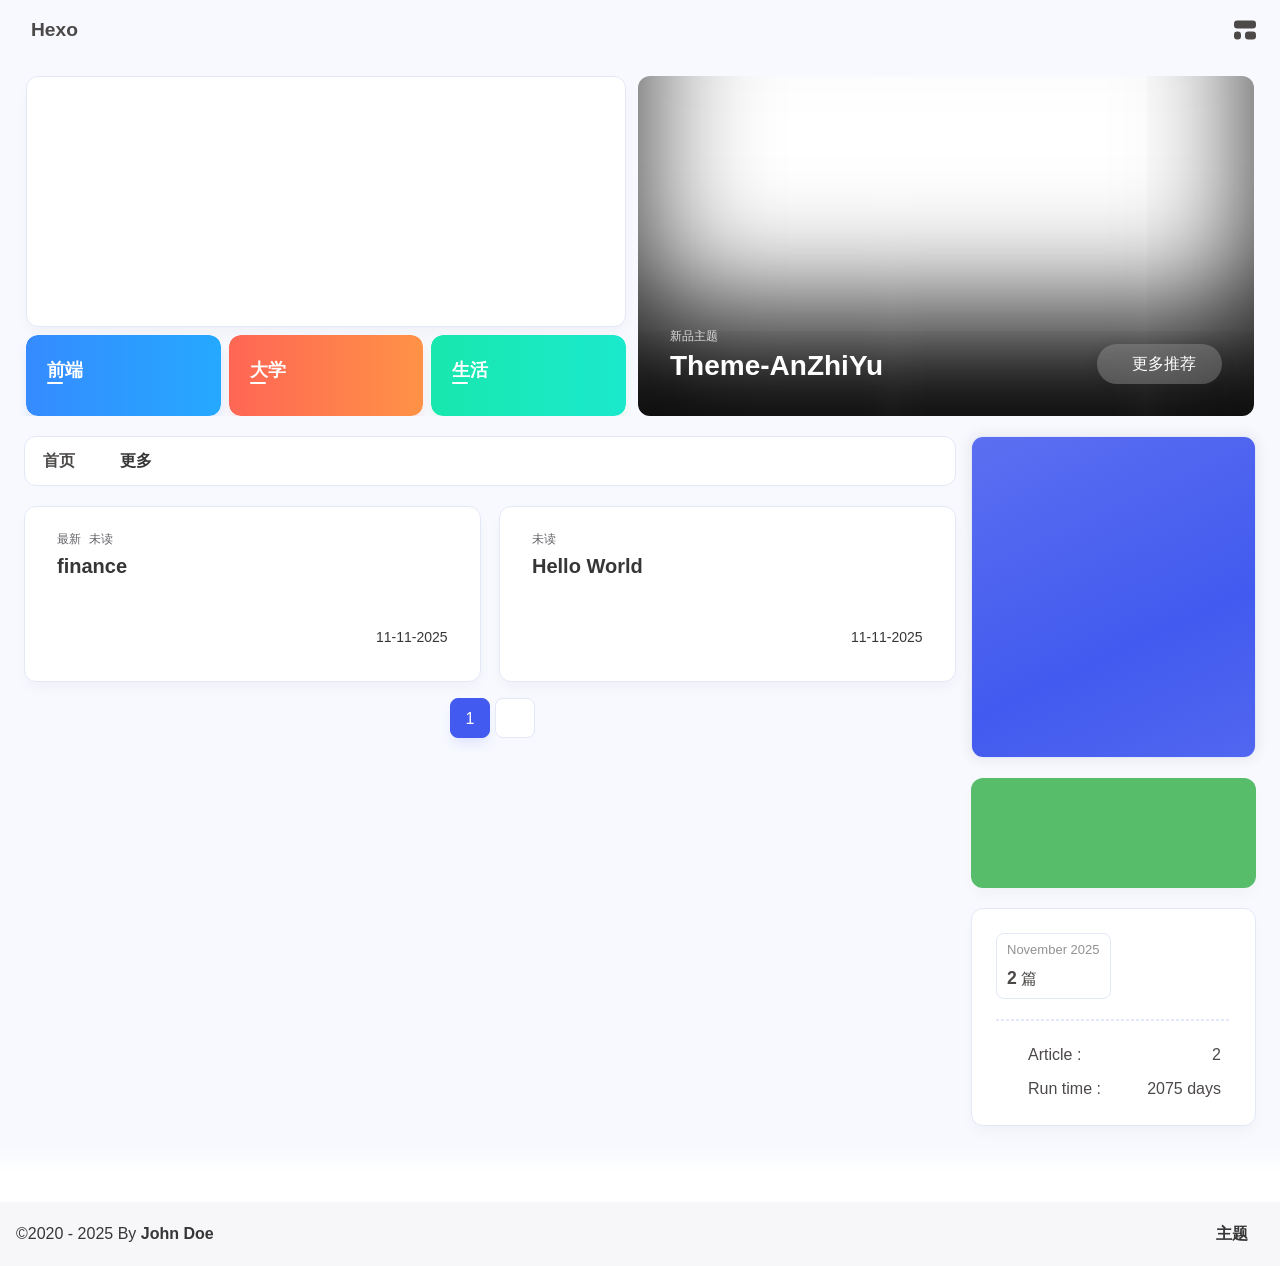
==== index.html @ 4cf3e8c7 "Site updated: 2025-11-11 16:31:58" ====
<!DOCTYPE html><html lang="en" data-theme="light"><head><meta charset="UTF-8"><meta http-equiv="X-UA-Compatible" content="IE=edge"><meta name="viewport" content="width=device-width, initial-scale=1.0, user-scalable=no"><title>Hexo</title><meta name="author" content="John Doe"><meta name="copyright" content="John Doe"><meta name="format-detection" content="telephone=no"><meta name="theme-color" content="#f7f9fe"><meta name="mobile-web-app-capable" content="yes"><meta name="apple-touch-fullscreen" content="yes"><meta name="apple-mobile-web-app-title" content="Hexo"><meta name="application-name" content="Hexo"><meta name="apple-mobile-web-app-capable" content="yes"><meta name="apple-mobile-web-app-status-bar-style" content="#f7f9fe"><meta property="og:type" content="website"><meta property="og:title" content="Hexo"><meta property="og:url" content="http://example.com/index.html"><meta property="og:site_name" content="Hexo"><meta property="og:description"><meta property="og:locale" content="en"><meta property="og:image" content="https://bu.dusays.com/2023/04/27/64496e511b09c.jpg"><meta property="article:author" content="John Doe"><meta property="article:tag"><meta name="twitter:card" content="summary"><meta name="twitter:image" content="https://bu.dusays.com/2023/04/27/64496e511b09c.jpg"><meta name="description"><link rel="shortcut icon" href="/favicon.ico"><link rel="canonical" href="http://example.com/"><link rel="preconnect" href="//cdn.cbd.int"/><meta name="google-site-verification" content="xxx"/><meta name="baidu-site-verification" content="code-xxx"/><meta name="msvalidate.01" content="xxx"/><link rel="stylesheet" href="/css/index.css"><link rel="stylesheet" href="https://cdn.cbd.int/node-snackbar@0.1.16/dist/snackbar.min.css" media="print" onload="this.media='all'"><link rel="stylesheet" href="https://cdn.cbd.int/@fancyapps/ui@5.0.28/dist/fancybox/fancybox.css" media="print" onload="this.media='all'"><script>const GLOBAL_CONFIG = {
  linkPageTop: undefined,
  peoplecanvas: {"enable":true,"img":"https://upload-bbs.miyoushe.com/upload/2024/07/27/125766904/ba62475f396df9de3316a08ed9e65d86_5680958632268053399..png"},
  postHeadAiDescription: {"enable":true,"gptName":"AnZhiYu","mode":"local","switchBtn":false,"btnLink":"https://afdian.net/item/886a79d4db6711eda42a52540025c377","randomNum":3,"basicWordCount":1000,"key":"xxxx","Referer":"https://xx.xx/"},
  diytitle: {"enable":true,"leaveTitle":"w(ﾟДﾟ)w 不要走！再看看嘛！","backTitle":"♪(^∇^*)欢迎肥来！"},
  LA51: undefined,
  greetingBox: undefined,
  twikooEnvId: '',
  commentBarrageConfig:undefined,
  music_page_default: "nav_music",
  root: '/',
  preloader: {"source":3},
  friends_vue_info: undefined,
  navMusic: true,
  mainTone: undefined,
  authorStatus: undefined,
  algolia: undefined,
  localSearch: undefined,
  translate: {"defaultEncoding":2,"translateDelay":0,"msgToTraditionalChinese":"繁","msgToSimplifiedChinese":"简","rightMenuMsgToTraditionalChinese":"转为繁体","rightMenuMsgToSimplifiedChinese":"转为简体"},
  noticeOutdate: undefined,
  highlight: {"plugin":"highlight.js","highlightCopy":true,"highlightLang":true,"highlightHeightLimit":330},
  copy: {
    success: 'Copy successfully',
    error: 'Copy error',
    noSupport: 'The browser does not support'
  },
  relativeDate: {
    homepage: false,
    simplehomepage: true,
    post: false
  },
  runtime: 'days',
  date_suffix: {
    just: 'Just',
    min: 'minutes ago',
    hour: 'hours ago',
    day: 'days ago',
    month: 'months ago'
  },
  copyright: {"copy":true,"copyrightEbable":false,"limitCount":50,"languages":{"author":"Author: John Doe","link":"Link: ","source":"Source: Hexo","info":"Copyright is owned by the author. For commercial reprints, please contact the author for authorization. For non-commercial reprints, please indicate the source.","copySuccess":"Copy success, copy and reprint please mark the address of this article"}},
  lightbox: 'fancybox',
  Snackbar: {"chs_to_cht":"Traditional Chinese Activated Manually","cht_to_chs":"Simplified Chinese Activated Manually","day_to_night":"Dark Mode Activated Manually","night_to_day":"Light Mode Activated Manually","bgLight":"#425AEF","bgDark":"#1f1f1f","position":"top-center"},
  source: {
    justifiedGallery: {
      js: 'https://cdn.cbd.int/flickr-justified-gallery@2.1.2/dist/fjGallery.min.js',
      css: 'https://cdn.cbd.int/flickr-justified-gallery@2.1.2/dist/fjGallery.css'
    }
  },
  isPhotoFigcaption: false,
  islazyload: true,
  isAnchor: false,
  shortcutKey: undefined,
  autoDarkmode: true
}</script><script id="config-diff">var GLOBAL_CONFIG_SITE = {
  configTitle: 'Hexo',
  title: 'Hexo',
  postAI: '',
  pageFillDescription: '',
  isPost: false,
  isHome: true,
  isHighlightShrink: false,
  isToc: false,
  postUpdate: '2025-11-11 16:31:55',
  postMainColor: '',
}</script><noscript><style type="text/css">
  #nav {
    opacity: 1
  }
  .justified-gallery img {
    opacity: 1
  }

  #recent-posts time,
  #post-meta time {
    display: inline !important
  }
</style></noscript><script>(win=>{
      win.saveToLocal = {
        set: (key, value, ttl) => {
          if (ttl === 0) return
          const now = Date.now()
          const expiry = now + ttl * 86400000
          const item = {
            value,
            expiry
          }
          localStorage.setItem(key, JSON.stringify(item))
        },
      
        get: key => {
          const itemStr = localStorage.getItem(key)
      
          if (!itemStr) {
            return undefined
          }
          const item = JSON.parse(itemStr)
          const now = Date.now()
      
          if (now > item.expiry) {
            localStorage.removeItem(key)
            return undefined
          }
          return item.value
        }
      }
    
      win.getScript = (url, attr = {}) => new Promise((resolve, reject) => {
        const script = document.createElement('script')
        script.src = url
        script.async = true
        script.onerror = reject
        script.onload = script.onreadystatechange = function() {
          const loadState = this.readyState
          if (loadState && loadState !== 'loaded' && loadState !== 'complete') return
          script.onload = script.onreadystatechange = null
          resolve()
        }

        Object.keys(attr).forEach(key => {
          script.setAttribute(key, attr[key])
        })

        document.head.appendChild(script)
      })
    
      win.getCSS = (url, id = false) => new Promise((resolve, reject) => {
        const link = document.createElement('link')
        link.rel = 'stylesheet'
        link.href = url
        if (id) link.id = id
        link.onerror = reject
        link.onload = link.onreadystatechange = function() {
          const loadState = this.readyState
          if (loadState && loadState !== 'loaded' && loadState !== 'complete') return
          link.onload = link.onreadystatechange = null
          resolve()
        }
        document.head.appendChild(link)
      })
    
      win.activateDarkMode = () => {
        document.documentElement.setAttribute('data-theme', 'dark')
        if (document.querySelector('meta[name="theme-color"]') !== null) {
          document.querySelector('meta[name="theme-color"]').setAttribute('content', '#18171d')
        }
      }
      win.activateLightMode = () => {
        document.documentElement.setAttribute('data-theme', 'light')
        if (document.querySelector('meta[name="theme-color"]') !== null) {
          document.querySelector('meta[name="theme-color"]').setAttribute('content', '#f7f9fe')
        }
      }
      const t = saveToLocal.get('theme')
    
          const isDarkMode = window.matchMedia('(prefers-color-scheme: dark)').matches
          const isLightMode = window.matchMedia('(prefers-color-scheme: light)').matches
          const isNotSpecified = window.matchMedia('(prefers-color-scheme: no-preference)').matches
          const hasNoSupport = !isDarkMode && !isLightMode && !isNotSpecified

          if (t === undefined) {
            if (isLightMode) activateLightMode()
            else if (isDarkMode) activateDarkMode()
            else if (isNotSpecified || hasNoSupport) {
              const now = new Date()
              const hour = now.getHours()
              const isNight = hour <= 6 || hour >= 18
              isNight ? activateDarkMode() : activateLightMode()
            }
            window.matchMedia('(prefers-color-scheme: dark)').addListener(e => {
              if (saveToLocal.get('theme') === undefined) {
                e.matches ? activateDarkMode() : activateLightMode()
              }
            })
          } else if (t === 'light') activateLightMode()
          else activateDarkMode()
        
      const asideStatus = saveToLocal.get('aside-status')
      if (asideStatus !== undefined) {
        if (asideStatus === 'hide') {
          document.documentElement.classList.add('hide-aside')
        } else {
          document.documentElement.classList.remove('hide-aside')
        }
      }
    
      const detectApple = () => {
        if(/iPad|iPhone|iPod|Macintosh/.test(navigator.userAgent)){
          document.documentElement.classList.add('apple')
        }
      }
      detectApple()
    })(window)</script><meta name="generator" content="Hexo 8.1.1"></head><body data-type="anzhiyu"><div id="web_bg"></div><div id="an_music_bg"></div><div id="loading-box" onclick="document.getElementById(&quot;loading-box&quot;).classList.add(&quot;loaded&quot;)"><div class="loading-bg"><img class="loading-img nolazyload" alt="加载头像" src="https://npm.elemecdn.com/anzhiyu-blog-static@1.0.4/img/avatar.jpg"/><div class="loading-image-dot"></div></div></div><script>const preloader = {
  endLoading: () => {
    document.getElementById('loading-box').classList.add("loaded");
  },
  initLoading: () => {
    document.getElementById('loading-box').classList.remove("loaded")
  }
}
window.addEventListener('load',()=> { preloader.endLoading() })
setTimeout(function(){preloader.endLoading();},10000)

if (true) {
  document.addEventListener('pjax:send', () => { preloader.initLoading() })
  document.addEventListener('pjax:complete', () => { preloader.endLoading() })
}</script><link rel="stylesheet" href="https://cdn.cbd.int/anzhiyu-theme-static@1.1.10/progress_bar/progress_bar.css"/><script async="async" src="https://cdn.cbd.int/pace-js@1.2.4/pace.min.js" data-pace-options="{ &quot;restartOnRequestAfter&quot;:false,&quot;eventLag&quot;:false}"></script><div class="page" id="body-wrap"><header class="not-top-img" id="page-header"><nav id="nav"><div id="nav-group"><span id="blog_name"><a id="site-name" href="/" accesskey="h"><div class="title">Hexo</div><i class="anzhiyufont anzhiyu-icon-house-chimney"></i></a></span><div class="mask-name-container"><div id="name-container"><a id="page-name" href="javascript:anzhiyu.scrollToDest(0, 500)">PAGE_NAME</a></div></div><div id="menus"></div><div id="nav-right"><div class="nav-button" id="randomPost_button"><a class="site-page" onclick="toRandomPost()" title="随机前往一个文章" href="javascript:void(0);"><i class="anzhiyufont anzhiyu-icon-dice"></i></a></div><input id="center-console" type="checkbox"/><label class="widget" for="center-console" title="中控台" onclick="anzhiyu.switchConsole();"><i class="left"></i><i class="widget center"></i><i class="widget right"></i></label><div id="console"><div class="console-card-group-reward"><ul class="reward-all console-card"><li class="reward-item"><a href="https://npm.elemecdn.com/anzhiyu-blog@1.1.6/img/post/common/qrcode-weichat.png" target="_blank"><img class="post-qr-code-img" alt="微信" src= "[data-uri]" onerror="this.onerror=null,this.src=&quot;/img/404.jpg&quot;" data-lazy-src="https://npm.elemecdn.com/anzhiyu-blog@1.1.6/img/post/common/qrcode-weichat.png"/></a><div class="post-qr-code-desc">微信</div></li><li class="reward-item"><a href="https://npm.elemecdn.com/anzhiyu-blog@1.1.6/img/post/common/qrcode-alipay.png" target="_blank"><img class="post-qr-code-img" alt="支付宝" src= "[data-uri]" onerror="this.onerror=null,this.src=&quot;/img/404.jpg&quot;" data-lazy-src="https://npm.elemecdn.com/anzhiyu-blog@1.1.6/img/post/common/qrcode-alipay.png"/></a><div class="post-qr-code-desc">支付宝</div></li></ul></div><div class="console-card-group"><div class="console-card-group-left"><div class="console-card" id="card-newest-comments"><div class="card-content"><div class="author-content-item-tips">互动</div><span class="author-content-item-title"> Newest Comments</span></div><div class="aside-list"><span>loading...</span></div></div></div><div class="console-card-group-right"><div class="console-card tags"><div class="card-content"><div class="author-content-item-tips">兴趣点</div><span class="author-content-item-title">寻找你感兴趣的领域</span></div></div><div class="console-card history"><div class="item-headline"><i class="anzhiyufont anzhiyu-icon-box-archiv"></i><span>文章</span></div><div class="card-archives"><div class="item-headline"><i class="anzhiyufont anzhiyu-icon-archive"></i><span>Archives</span></div><ul class="card-archive-list"><li class="card-archive-list-item"><a class="card-archive-list-link" href="/archives/2025/11/"><span class="card-archive-list-date">November 2025</span><div class="card-archive-list-count-group"><span class="card-archive-list-count">2</span><span>篇</span></div></a></li></ul></div><hr/></div></div></div><div class="button-group"><div class="console-btn-item"><a class="darkmode_switchbutton" title="显示模式切换" href="javascript:void(0);"><i class="anzhiyufont anzhiyu-icon-moon"></i></a></div><div class="console-btn-item" id="consoleHideAside" onclick="anzhiyu.hideAsideBtn()" title="边栏显示控制"><a class="asideSwitch"><i class="anzhiyufont anzhiyu-icon-arrows-left-right"></i></a></div><div class="console-btn-item" id="consoleMusic" onclick="anzhiyu.musicToggle()" title="音乐开关"><a class="music-switch"><i class="anzhiyufont anzhiyu-icon-music"></i></a></div></div><div class="console-mask" onclick="anzhiyu.hideConsole()" href="javascript:void(0);"></div></div><div class="nav-button" id="nav-totop"><a class="totopbtn" href="javascript:void(0);"><i class="anzhiyufont anzhiyu-icon-arrow-up"></i><span id="percent" onclick="anzhiyu.scrollToDest(0,500)">0</span></a></div><div id="toggle-menu"><a class="site-page" href="javascript:void(0);" title="切换"><i class="anzhiyufont anzhiyu-icon-bars"></i></a></div></div></div></nav></header><main id="blog-container"><div id="home_top"><div class="swiper_container_card" style="height: auto;width: 100%"><div id="bannerGroup"><div id="random-banner"><canvas id="peoplecanvas"></canvas><a id="random-hover" href="javascript:toRandomPost()"><i class="anzhiyufont anzhiyu-icon-paper-plane"></i><div class="bannerText">随便逛逛<i class="anzhiyufont anzhiyu-icon-arrow-right"></i></div></a></div><div class="categoryGroup"><div class="categoryItem" style="box-shadow:var(--anzhiyu-shadow-blue)"><a class="categoryButton blue" href="/categories/%E5%89%8D%E7%AB%AF%E5%BC%80%E5%8F%91/"><span class="categoryButtonText">前端</span><i class="anzhiyufont anzhiyu-icon-dove"></i></a></div><div class="categoryItem" style="box-shadow:var(--anzhiyu-shadow-red)"><a class="categoryButton red" href="/categories/%E5%A4%A7%E5%AD%A6%E7%94%9F%E6%B6%AF/"><span class="categoryButtonText">大学</span><i class="anzhiyufont anzhiyu-icon-fire"></i></a></div><div class="categoryItem" style="box-shadow:var(--anzhiyu-shadow-green)"><a class="categoryButton green" href="/categories/%E7%94%9F%E6%B4%BB%E6%97%A5%E5%B8%B8/"><span class="categoryButtonText">生活</span><i class="anzhiyufont anzhiyu-icon-book"></i></a></div></div></div><div class="topGroup"><div class="recent-post-item" onclick="pjax.loadUrl(&quot;/2025/11/11/finance/&quot;)"><div class="post_cover left_radius"><a href="2025/11/11/finance/" title="finance"><span class="recent-post-top-text">荐</span><img class="post_bg" onerror="this.onerror=null;this.src='/img/404.jpg'" alt="cover"></a></div><div class="recent-post-info"><a class="article-title" href="2025/11/11/finance/" title="finance">finance</a></div></div><div class="recent-post-item" onclick="pjax.loadUrl(&quot;/2025/11/11/hello-world/&quot;)"><div class="post_cover left_radius"><a href="2025/11/11/hello-world/" title="Hello World"><span class="recent-post-top-text">荐</span><img class="post_bg" onerror="this.onerror=null;this.src='/img/404.jpg'" alt="cover"></a></div><div class="recent-post-info"><a class="article-title" href="2025/11/11/hello-world/" title="Hello World">Hello World</a></div></div><a class="todayCard" id="todayCard" target="_blank" rel="noopener" href="https://docs.anheyu.com/" style="z-index: 1;"><div class="todayCard-info"><div class="todayCard-tips">新品主题</div><div class="todayCard-title">Theme-AnZhiYu</div></div><img class="todayCard-cover" src= "[data-uri]" onerror="this.onerror=null,this.src=&quot;/img/404.jpg&quot;" data-lazy-src="https://bu.dusays.com/2023/05/13/645fa3cf90d70.webp" onerror="this.onerror=null;this.src='/img/404.jpg'" alt="封面"><div class="banner-button-group"><div class="banner-button" onclick="event.stopPropagation();event.preventDefault();anzhiyu.hideTodayCard();"><i class="anzhiyufont anzhiyu-icon-arrow-circle-right"></i><span class="banner-button-text">更多推荐</span></div></div></a></div><link rel="stylesheet"></div></div><div class="layout" id="content-inner"><div class="recent-posts" id="recent-posts"><div id="categoryBar"><div class="category-bar" id="category-bar"><div id="catalog-bar"><div id="catalog-list"><div class="catalog-list-item" id="首页"><a href="/">首页</a></div></div><div class="category-bar-next" id="category-bar-next" onclick="anzhiyu.scrollCategoryBarToRight()"><i class="anzhiyufont anzhiyu-icon-angle-double-right"></i></div><a class="catalog-more" href="/categories/">更多</a></div></div></div><div class="recent-post-item lastestpost-item" onclick="pjax.loadUrl('/2025/11/11/finance/')"><div class="recent-post-info no-cover"><div class="recent-post-info-top"><div class="recent-post-info-top-tips"><span class="newPost">最新</span><a class="unvisited-post" href="/2025/11/11/finance/" title="finance">未读</a></div><a class="article-title" href="/2025/11/11/finance/" title="finance">finance</a></div><div class="article-meta-wrap"><span class="post-meta-date"><i class="anzhiyufont anzhiyu-icon-calendar-days" style="font-size: 15px; display:none"></i><span class="article-meta-label">Created</span><time datetime="2025-11-11T15:28:33.000Z" title="Created 2025-11-11 16:28:33" time="2025-11-11 16:28:33">2025-11-11</time><time class="time_hidden" datetime="2025-11-11T15:28:33.657Z" title="Updated 2025-11-11 16:28:33" time="2025-11-11 16:28:33">2025-11-11</time></span></div><div class="content"></div></div></div><div class="recent-post-item" onclick="pjax.loadUrl('/2025/11/11/hello-world/')"><div class="recent-post-info no-cover"><div class="recent-post-info-top"><div class="recent-post-info-top-tips"><a class="unvisited-post" href="/2025/11/11/hello-world/" title="Hello World">未读</a></div><a class="article-title" href="/2025/11/11/hello-world/" title="Hello World">Hello World</a></div><div class="article-meta-wrap"><span class="post-meta-date"><i class="anzhiyufont anzhiyu-icon-calendar-days" style="font-size: 15px; display:none"></i><span class="article-meta-label">Created</span><time datetime="2025-11-11T14:09:35.910Z" title="Created 2025-11-11 15:09:35" time="2025-11-11 15:09:35">2025-11-11</time><time class="time_hidden" datetime="2025-11-11T14:09:35.910Z" title="Updated 2025-11-11 15:09:35" time="2025-11-11 15:09:35">2025-11-11</time></span></div><div class="content">Welcome to Hexo! This is your very first post. Check documentation for more info. If you get any problems when using Hexo, you can find the answer in troubleshooting or you can ask me on GitHub.
Quick StartCreate a new post1$ hexo new &quot;My New Post&quot;

More info: Writing
Run server1$ hexo server

More info: Server
Generate static files1$ hexo generate

More info: Generating
Deploy to remote sites1$ hexo deploy

More info: Deployment
</div></div></div><nav id="pagination"><div class="pagination"><span class="page-number current">1</span><div class="toPageGroup"><input id="toPageText" oninput="value=value.replace(/[^0-9]/g,'')" maxlength="3" onkeyup="this.value=this.value.replace(/[^u4e00-u9fa5w]/g,'')" aria-label="toPage"><a id="toPageButton" onclick="anzhiyu.toPage()"><i class="anzhiyufont anzhiyu-icon-angles-right" style="font-weight: inherit; font-size: 1rem;"></i></a></div></div></nav></div><div class="aside-content" id="aside-content"><div class="card-widget card-info"><div class="card-content"><div class="author-info-avatar"><img class="avatar-img" src= "[data-uri]" onerror="this.onerror=null,this.src=&quot;/img/404.jpg&quot;" data-lazy-src="https://bu.dusays.com/2023/04/27/64496e511b09c.jpg" onerror="this.onerror=null;this.src='/img/friend_404.gif'" alt="avatar"/></div><div class="author-info__description"></div></div></div><div class="card-widget anzhiyu-right-widget" id="card-wechat" onclick="null"><div id="flip-wrapper"><div id="flip-content"><div class="face" style="background: url(https://bu.dusays.com/2023/01/13/63c02edf44033.png) center center / 100% no-repeat"></div><div class="back face" style="background: url(https://bu.dusays.com/2023/05/13/645fa415e8694.png) center center / 100% no-repeat"></div></div></div></div><div class="sticky_layout"><div class="card-widget"><div class="card-archives"><div class="item-headline"><i class="anzhiyufont anzhiyu-icon-archive"></i><span>Archives</span></div><ul class="card-archive-list"><li class="card-archive-list-item"><a class="card-archive-list-link" href="/archives/2025/11/"><span class="card-archive-list-date">November 2025</span><div class="card-archive-list-count-group"><span class="card-archive-list-count">2</span><span>篇</span></div></a></li></ul></div><hr/><div class="card-webinfo"><div class="item-headline"><i class="anzhiyufont anzhiyu-icon-chart-line"></i><span>Info</span></div><div class="webinfo"><div class="webinfo-item"><div class="webinfo-item-title"><i class="anzhiyufont anzhiyu-icon-file-lines"></i><div class="item-name">Article :</div></div><div class="item-count">2</div></div><div class="webinfo-item"><div class="webinfo-item-title"><i class="anzhiyufont anzhiyu-icon-stopwatch"></i><div class="item-name">Run time :</div></div><div class="item-count" id="runtimeshow" data-publishDate="2021-03-31T22:00:00.000Z"><i class="anzhiyufont anzhiyu-icon-spinner anzhiyu-spin"></i></div></div></div></div></div></div></div></div></main><footer id="footer"><div id="footer-wrap"></div><div id="footer-bar"><div class="footer-bar-links"><div class="footer-bar-left"><div id="footer-bar-tips"><div class="copyright">&copy;2020 - 2025 By <a class="footer-bar-link" href="/" title="John Doe" target="_blank">John Doe</a></div></div><div id="footer-type-tips"></div></div><div class="footer-bar-right"><a class="footer-bar-link" target="_blank" rel="noopener" href="https://github.com/anzhiyu-c/hexo-theme-anzhiyu" title="主题">主题</a></div></div></div></footer></div><div id="sidebar"><div id="menu-mask"></div><div id="sidebar-menus"><div class="sidebar-site-data site-data is-center"><a href="/archives/" title="archive"><div class="headline">Articles</div><div class="length-num">2</div></a><a href="/tags/" title="tag"><div class="headline">Tags</div><div class="length-num">0</div></a><a href="/categories/" title="category"><div class="headline">Categories</div><div class="length-num">0</div></a></div><span class="sidebar-menu-item-title">Function</span><div class="sidebar-menu-item"><a class="darkmode_switchbutton menu-child" href="javascript:void(0);" title="Display Mode"><i class="anzhiyufont anzhiyu-icon-circle-half-stroke"></i><span>Display Mode</span></a></div><div class="back-menu-list-groups"><div class="back-menu-list-group"><div class="back-menu-list-title">网页</div><div class="back-menu-list"><a class="back-menu-item" target="_blank" rel="noopener" href="https://blog.anheyu.com/" title="博客"><img class="back-menu-item-icon" src= "[data-uri]" onerror="this.onerror=null,this.src=&quot;/img/404.jpg&quot;" data-lazy-src="/img/favicon.ico" alt="博客"/><span class="back-menu-item-text">博客</span></a></div></div><div class="back-menu-list-group"><div class="back-menu-list-title">项目</div><div class="back-menu-list"><a class="back-menu-item" target="_blank" rel="noopener" href="https://image.anheyu.com/" title="安知鱼图床"><img class="back-menu-item-icon" src= "[data-uri]" onerror="this.onerror=null,this.src=&quot;/img/404.jpg&quot;" data-lazy-src="https://image.anheyu.com/favicon.ico" alt="安知鱼图床"/><span class="back-menu-item-text">安知鱼图床</span></a></div></div></div><span class="sidebar-menu-item-title">标签</span></div></div><div id="rightside"><div id="rightside-config-hide"><button id="translateLink" type="button" title="Switch Between Traditional Chinese And Simplified Chinese">繁</button><button id="darkmode" type="button" title="Switch Between Light And Dark Mode"><i class="anzhiyufont anzhiyu-icon-circle-half-stroke"></i></button><button id="hide-aside-btn" type="button" title="Toggle between single-column and double-column"><i class="anzhiyufont anzhiyu-icon-arrows-left-right"></i></button></div><div id="rightside-config-show"><button id="rightside-config" type="button" title="Setting"><i class="anzhiyufont anzhiyu-icon-gear"></i></button><button id="go-up" type="button" title="Back To Top"><i class="anzhiyufont anzhiyu-icon-arrow-up"></i></button></div></div><div id="nav-music"><a id="nav-music-hoverTips" onclick="anzhiyu.musicToggle()" accesskey="m">播放音乐</a><div id="console-music-bg"></div><meting-js id="8152976493" server="netease" type="playlist" mutex="true" preload="none" theme="var(--anzhiyu-main)" data-lrctype="0" order="random" volume="0.7"></meting-js></div><div id="rightMenu"><div class="rightMenu-group rightMenu-small"><div class="rightMenu-item" id="menu-backward"><i class="anzhiyufont anzhiyu-icon-arrow-left"></i></div><div class="rightMenu-item" id="menu-forward"><i class="anzhiyufont anzhiyu-icon-arrow-right"></i></div><div class="rightMenu-item" id="menu-refresh"><i class="anzhiyufont anzhiyu-icon-arrow-rotate-right" style="font-size: 1rem;"></i></div><div class="rightMenu-item" id="menu-top"><i class="anzhiyufont anzhiyu-icon-arrow-up"></i></div></div><div class="rightMenu-group rightMenu-line rightMenuPlugin"><div class="rightMenu-item" id="menu-copytext"><i class="anzhiyufont anzhiyu-icon-copy"></i><span>复制选中文本</span></div><div class="rightMenu-item" id="menu-pastetext"><i class="anzhiyufont anzhiyu-icon-paste"></i><span>粘贴文本</span></div><a class="rightMenu-item" id="menu-commenttext"><i class="anzhiyufont anzhiyu-icon-comment-medical"></i><span>引用到评论</span></a><div class="rightMenu-item" id="menu-newwindow"><i class="anzhiyufont anzhiyu-icon-window-restore"></i><span>新窗口打开</span></div><div class="rightMenu-item" id="menu-copylink"><i class="anzhiyufont anzhiyu-icon-link"></i><span>复制链接地址</span></div><div class="rightMenu-item" id="menu-copyimg"><i class="anzhiyufont anzhiyu-icon-images"></i><span>复制此图片</span></div><div class="rightMenu-item" id="menu-downloadimg"><i class="anzhiyufont anzhiyu-icon-download"></i><span>下载此图片</span></div><div class="rightMenu-item" id="menu-newwindowimg"><i class="anzhiyufont anzhiyu-icon-window-restore"></i><span>新窗口打开图片</span></div><div class="rightMenu-item" id="menu-search"><i class="anzhiyufont anzhiyu-icon-magnifying-glass"></i><span>站内搜索</span></div><div class="rightMenu-item" id="menu-searchBaidu"><i class="anzhiyufont anzhiyu-icon-magnifying-glass"></i><span>百度搜索</span></div><div class="rightMenu-item" id="menu-music-toggle"><i class="anzhiyufont anzhiyu-icon-play"></i><span>播放音乐</span></div><div class="rightMenu-item" id="menu-music-back"><i class="anzhiyufont anzhiyu-icon-backward"></i><span>切换到上一首</span></div><div class="rightMenu-item" id="menu-music-forward"><i class="anzhiyufont anzhiyu-icon-forward"></i><span>切换到下一首</span></div><div class="rightMenu-item" id="menu-music-playlist" onclick="window.open(&quot;https://y.qq.com/n/ryqq/playlist/8802438608&quot;, &quot;_blank&quot;);" style="display: none;"><i class="anzhiyufont anzhiyu-icon-radio"></i><span>查看所有歌曲</span></div><div class="rightMenu-item" id="menu-music-copyMusicName"><i class="anzhiyufont anzhiyu-icon-copy"></i><span>复制歌名</span></div></div><div class="rightMenu-group rightMenu-line rightMenuOther"><a class="rightMenu-item menu-link" id="menu-randomPost"><i class="anzhiyufont anzhiyu-icon-shuffle"></i><span>随便逛逛</span></a><a class="rightMenu-item menu-link" href="/categories/"><i class="anzhiyufont anzhiyu-icon-cube"></i><span>博客分类</span></a><a class="rightMenu-item menu-link" href="/tags/"><i class="anzhiyufont anzhiyu-icon-tags"></i><span>文章标签</span></a></div><div class="rightMenu-group rightMenu-line rightMenuOther"><a class="rightMenu-item" id="menu-copy" href="javascript:void(0);"><i class="anzhiyufont anzhiyu-icon-copy"></i><span>复制地址</span></a><a class="rightMenu-item" id="menu-commentBarrage" href="javascript:void(0);"><i class="anzhiyufont anzhiyu-icon-message"></i><span class="menu-commentBarrage-text">关闭热评</span></a><a class="rightMenu-item" id="menu-darkmode" href="javascript:void(0);"><i class="anzhiyufont anzhiyu-icon-circle-half-stroke"></i><span class="menu-darkmode-text">深色模式</span></a><a class="rightMenu-item" id="menu-translate" href="javascript:void(0);"><i class="anzhiyufont anzhiyu-icon-language"></i><span>轉為繁體</span></a></div></div><div id="rightmenu-mask"></div><div><script src="/js/utils.js"></script><script src="/js/main.js"></script><script src="/js/tw_cn.js"></script><script src="https://cdn.cbd.int/@fancyapps/ui@5.0.28/dist/fancybox/fancybox.umd.js"></script><script src="https://cdn.cbd.int/instant.page@5.2.0/instantpage.js" type="module"></script><script src="https://cdn.cbd.int/vanilla-lazyload@17.8.5/dist/lazyload.iife.min.js"></script><script src="https://cdn.cbd.int/node-snackbar@0.1.16/dist/snackbar.min.js"></script><canvas id="universe"></canvas><script async src="https://npm.elemecdn.com/anzhiyu-theme-static@1.0.0/dark/dark.js"></script><script>// 消除控制台打印
var HoldLog = console.log;
console.log = function () {};
let now1 = new Date();
queueMicrotask(() => {
  const Log = function () {
    HoldLog.apply(console, arguments);
  }; //在恢复前输出日志
  const grt = new Date("04/01/2021 00:00:00"); //此处修改你的建站时间或者网站上线时间
  now1.setTime(now1.getTime() + 250);
  const days = (now1 - grt) / 1000 / 60 / 60 / 24;
  const dnum = Math.floor(days);
  const ascll = [
    `欢迎使用安知鱼!`,
    `生活明朗, 万物可爱`,
    `
        
       █████╗ ███╗   ██╗███████╗██╗  ██╗██╗██╗   ██╗██╗   ██╗
      ██╔══██╗████╗  ██║╚══███╔╝██║  ██║██║╚██╗ ██╔╝██║   ██║
      ███████║██╔██╗ ██║  ███╔╝ ███████║██║ ╚████╔╝ ██║   ██║
      ██╔══██║██║╚██╗██║ ███╔╝  ██╔══██║██║  ╚██╔╝  ██║   ██║
      ██║  ██║██║ ╚████║███████╗██║  ██║██║   ██║   ╚██████╔╝
      ╚═╝  ╚═╝╚═╝  ╚═══╝╚══════╝╚═╝  ╚═╝╚═╝   ╚═╝    ╚═════╝
        
        `,
    "已上线",
    dnum,
    "天",
    "©2020 By 安知鱼 V1.6.14",
  ];
  const ascll2 = [`NCC2-036`, `调用前置摄像头拍照成功，识别为【小笨蛋】.`, `Photo captured: `, `🤪`];

  setTimeout(
    Log.bind(
      console,
      `\n%c${ascll[0]} %c ${ascll[1]} %c ${ascll[2]} %c${ascll[3]}%c ${ascll[4]}%c ${ascll[5]}\n\n%c ${ascll[6]}\n`,
      "color:#425AEF",
      "",
      "color:#425AEF",
      "color:#425AEF",
      "",
      "color:#425AEF",
      ""
    )
  );
  setTimeout(
    Log.bind(
      console,
      `%c ${ascll2[0]} %c ${ascll2[1]} %c \n${ascll2[2]} %c\n${ascll2[3]}\n`,
      "color:white; background-color:#4fd953",
      "",
      "",
      'background:url("https://npm.elemecdn.com/anzhiyu-blog@1.1.6/img/post/common/tinggge.gif") no-repeat;font-size:450%'
    )
  );

  setTimeout(Log.bind(console, "%c WELCOME %c 你好，小笨蛋.", "color:white; background-color:#4f90d9", ""));

  setTimeout(
    console.warn.bind(
      console,
      "%c ⚡ Powered by 安知鱼 %c 你正在访问 John Doe 的博客.",
      "color:white; background-color:#f0ad4e",
      ""
    )
  );

  setTimeout(Log.bind(console, "%c W23-12 %c 你已打开控制台.", "color:white; background-color:#4f90d9", ""));

  setTimeout(
    console.warn.bind(console, "%c S013-782 %c 你现在正处于监控中.", "color:white; background-color:#d9534f", "")
  );
});</script><script async src="/anzhiyu/random.js"></script><div class="js-pjax"><script>if (typeof gsap === "object") {
  getScript("/js/anzhiyu/people.js", {defer:true})
} else {
  getScript("https://cdn.cbd.int/anzhiyu-theme-static@1.0.0/gsap/gsap.min.js").then(()=>{
    getScript("/js/anzhiyu/people.js", {defer:true})
  });
}</script><input type="hidden" name="page-type" id="page-type" value="anzhiyu"></div><script>var visitorMail = "";
</script><script async data-pjax src="https://cdn.cbd.int/anzhiyu-theme-static@1.0.0/waterfall/waterfall.js"></script><script src="https://lf3-cdn-tos.bytecdntp.com/cdn/expire-1-M/qrcodejs/1.0.0/qrcode.min.js"></script><link rel="stylesheet" href="https://cdn.cbd.int/anzhiyu-theme-static@1.1.9/icon/ali_iconfont_css.css"><link rel="stylesheet" href="https://cdn.cbd.int/anzhiyu-theme-static@1.0.0/aplayer/APlayer.min.css" media="print" onload="this.media='all'"><script src="https://cdn.cbd.int/anzhiyu-blog-static@1.0.1/js/APlayer.min.js"></script><script src="https://cdn.cbd.int/hexo-anzhiyu-music@1.0.1/assets/js/Meting2.min.js"></script><script src="https://cdn.cbd.int/pjax@0.2.8/pjax.min.js"></script><script>let pjaxSelectors = ["head > title","#config-diff","#body-wrap","#rightside-config-hide","#rightside-config-show",".js-pjax"]
var pjax = new Pjax({
  elements: 'a:not([target="_blank"])',
  selectors: pjaxSelectors,
  cacheBust: false,
  analytics: false,
  scrollRestoration: false
})

document.addEventListener('pjax:send', function () {
  // removeEventListener scroll 
  anzhiyu.removeGlobalFnEvent('pjax')
  anzhiyu.removeGlobalFnEvent('themeChange')

  document.getElementById('rightside').classList.remove('rightside-show')
  
  if (window.aplayers) {
    for (let i = 0; i < window.aplayers.length; i++) {
      if (!window.aplayers[i].options.fixed) {
        window.aplayers[i].destroy()
      }
    }
  }

  typeof typed === 'object' && typed.destroy()

  //reset readmode
  const $bodyClassList = document.body.classList
  $bodyClassList.contains('read-mode') && $bodyClassList.remove('read-mode')
})

document.addEventListener('pjax:complete', function () {
  window.refreshFn()

  document.querySelectorAll('script[data-pjax]').forEach(item => {
    const newScript = document.createElement('script')
    const content = item.text || item.textContent || item.innerHTML || ""
    Array.from(item.attributes).forEach(attr => newScript.setAttribute(attr.name, attr.value))
    newScript.appendChild(document.createTextNode(content))
    item.parentNode.replaceChild(newScript, item)
  })

  GLOBAL_CONFIG.islazyload && window.lazyLoadInstance.update()

  typeof panguInit === 'function' && panguInit()

  // google analytics
  typeof gtag === 'function' && gtag('config', '', {'page_path': window.location.pathname});

  // baidu analytics
  typeof _hmt === 'object' && _hmt.push(['_trackPageview',window.location.pathname]);

  typeof loadMeting === 'function' && document.getElementsByClassName('aplayer').length && loadMeting()

  // prismjs
  typeof Prism === 'object' && Prism.highlightAll()
})

document.addEventListener('pjax:error', e => {
  if (e.request.status === 404) {
    pjax.loadUrl('/404.html')
  }
})</script><script charset="UTF-8" src="https://cdn.cbd.int/anzhiyu-theme-static@1.1.5/accesskey/accesskey.js"></script></div><div id="popup-window"><div class="popup-window-title">通知</div><div class="popup-window-divider"></div><div class="popup-window-content"><div class="popup-tip">你好呀</div><div class="popup-link"><i class="anzhiyufont anzhiyu-icon-arrow-circle-right"></i></div></div></div></body></html>
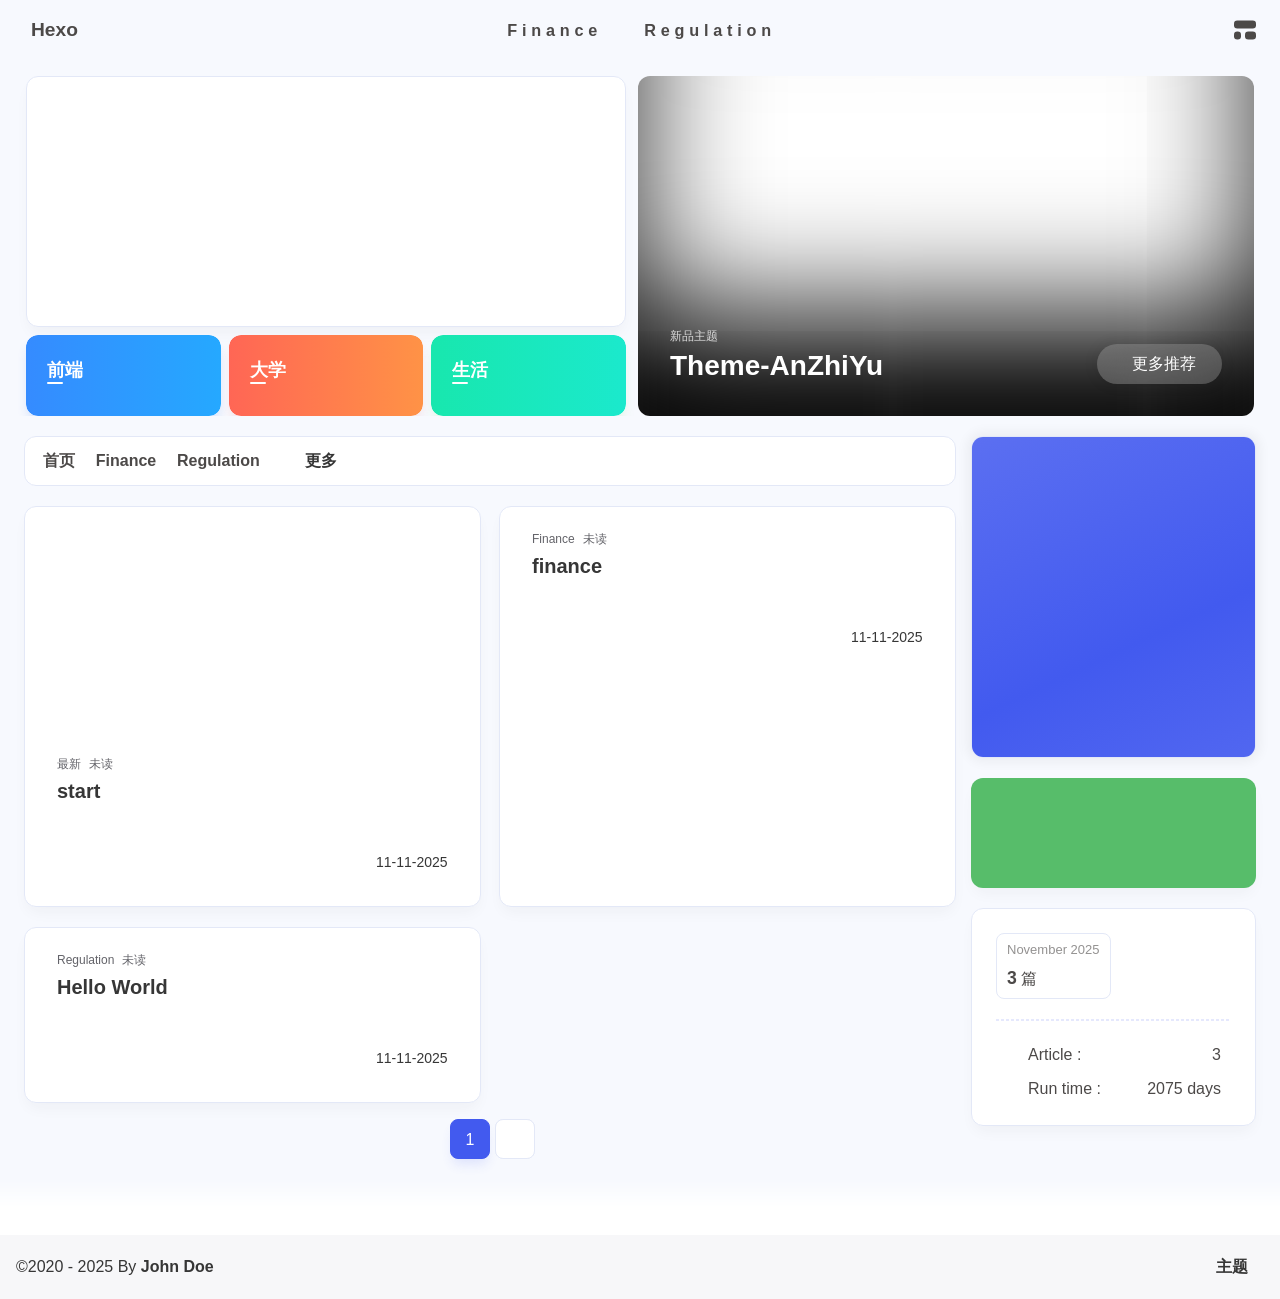
==== commit c8585aae: "Site updated: 2025-11-11 16:53:26" ====
--- a/index.html
+++ b/index.html
@@ -15,7 +15,7 @@
   mainTone: undefined,
   authorStatus: undefined,
   algolia: undefined,
-  localSearch: undefined,
+  localSearch: {"path":"/search.xml","preload":true,"languages":{"hits_empty":"We didn't find any results for the search: ${query}"}},
   translate: {"defaultEncoding":2,"translateDelay":0,"msgToTraditionalChinese":"繁","msgToSimplifiedChinese":"简","rightMenuMsgToTraditionalChinese":"转为繁体","rightMenuMsgToSimplifiedChinese":"转为简体"},
   noticeOutdate: undefined,
   highlight: {"plugin":"highlight.js","highlightCopy":true,"highlightLang":true,"highlightHeightLimit":330},
@@ -60,7 +60,7 @@
   isHome: true,
   isHighlightShrink: false,
   isToc: false,
-  postUpdate: '2025-11-11 16:31:55',
+  postUpdate: '2025-11-11 16:48:10',
   postMainColor: '',
 }</script><noscript><style type="text/css">
   #nav {
@@ -203,7 +203,38 @@
 if (true) {
   document.addEventListener('pjax:send', () => { preloader.initLoading() })
   document.addEventListener('pjax:complete', () => { preloader.endLoading() })
-}</script><link rel="stylesheet" href="https://cdn.cbd.int/anzhiyu-theme-static@1.1.10/progress_bar/progress_bar.css"/><script async="async" src="https://cdn.cbd.int/pace-js@1.2.4/pace.min.js" data-pace-options="{ &quot;restartOnRequestAfter&quot;:false,&quot;eventLag&quot;:false}"></script><div class="page" id="body-wrap"><header class="not-top-img" id="page-header"><nav id="nav"><div id="nav-group"><span id="blog_name"><a id="site-name" href="/" accesskey="h"><div class="title">Hexo</div><i class="anzhiyufont anzhiyu-icon-house-chimney"></i></a></span><div class="mask-name-container"><div id="name-container"><a id="page-name" href="javascript:anzhiyu.scrollToDest(0, 500)">PAGE_NAME</a></div></div><div id="menus"></div><div id="nav-right"><div class="nav-button" id="randomPost_button"><a class="site-page" onclick="toRandomPost()" title="随机前往一个文章" href="javascript:void(0);"><i class="anzhiyufont anzhiyu-icon-dice"></i></a></div><input id="center-console" type="checkbox"/><label class="widget" for="center-console" title="中控台" onclick="anzhiyu.switchConsole();"><i class="left"></i><i class="widget center"></i><i class="widget right"></i></label><div id="console"><div class="console-card-group-reward"><ul class="reward-all console-card"><li class="reward-item"><a href="https://npm.elemecdn.com/anzhiyu-blog@1.1.6/img/post/common/qrcode-weichat.png" target="_blank"><img class="post-qr-code-img" alt="微信" src= "[data-uri]" onerror="this.onerror=null,this.src=&quot;/img/404.jpg&quot;" data-lazy-src="https://npm.elemecdn.com/anzhiyu-blog@1.1.6/img/post/common/qrcode-weichat.png"/></a><div class="post-qr-code-desc">微信</div></li><li class="reward-item"><a href="https://npm.elemecdn.com/anzhiyu-blog@1.1.6/img/post/common/qrcode-alipay.png" target="_blank"><img class="post-qr-code-img" alt="支付宝" src= "[data-uri]" onerror="this.onerror=null,this.src=&quot;/img/404.jpg&quot;" data-lazy-src="https://npm.elemecdn.com/anzhiyu-blog@1.1.6/img/post/common/qrcode-alipay.png"/></a><div class="post-qr-code-desc">支付宝</div></li></ul></div><div class="console-card-group"><div class="console-card-group-left"><div class="console-card" id="card-newest-comments"><div class="card-content"><div class="author-content-item-tips">互动</div><span class="author-content-item-title"> Newest Comments</span></div><div class="aside-list"><span>loading...</span></div></div></div><div class="console-card-group-right"><div class="console-card tags"><div class="card-content"><div class="author-content-item-tips">兴趣点</div><span class="author-content-item-title">寻找你感兴趣的领域</span></div></div><div class="console-card history"><div class="item-headline"><i class="anzhiyufont anzhiyu-icon-box-archiv"></i><span>文章</span></div><div class="card-archives"><div class="item-headline"><i class="anzhiyufont anzhiyu-icon-archive"></i><span>Archives</span></div><ul class="card-archive-list"><li class="card-archive-list-item"><a class="card-archive-list-link" href="/archives/2025/11/"><span class="card-archive-list-date">November 2025</span><div class="card-archive-list-count-group"><span class="card-archive-list-count">2</span><span>篇</span></div></a></li></ul></div><hr/></div></div></div><div class="button-group"><div class="console-btn-item"><a class="darkmode_switchbutton" title="显示模式切换" href="javascript:void(0);"><i class="anzhiyufont anzhiyu-icon-moon"></i></a></div><div class="console-btn-item" id="consoleHideAside" onclick="anzhiyu.hideAsideBtn()" title="边栏显示控制"><a class="asideSwitch"><i class="anzhiyufont anzhiyu-icon-arrows-left-right"></i></a></div><div class="console-btn-item" id="consoleMusic" onclick="anzhiyu.musicToggle()" title="音乐开关"><a class="music-switch"><i class="anzhiyufont anzhiyu-icon-music"></i></a></div></div><div class="console-mask" onclick="anzhiyu.hideConsole()" href="javascript:void(0);"></div></div><div class="nav-button" id="nav-totop"><a class="totopbtn" href="javascript:void(0);"><i class="anzhiyufont anzhiyu-icon-arrow-up"></i><span id="percent" onclick="anzhiyu.scrollToDest(0,500)">0</span></a></div><div id="toggle-menu"><a class="site-page" href="javascript:void(0);" title="切换"><i class="anzhiyufont anzhiyu-icon-bars"></i></a></div></div></div></nav></header><main id="blog-container"><div id="home_top"><div class="swiper_container_card" style="height: auto;width: 100%"><div id="bannerGroup"><div id="random-banner"><canvas id="peoplecanvas"></canvas><a id="random-hover" href="javascript:toRandomPost()"><i class="anzhiyufont anzhiyu-icon-paper-plane"></i><div class="bannerText">随便逛逛<i class="anzhiyufont anzhiyu-icon-arrow-right"></i></div></a></div><div class="categoryGroup"><div class="categoryItem" style="box-shadow:var(--anzhiyu-shadow-blue)"><a class="categoryButton blue" href="/categories/%E5%89%8D%E7%AB%AF%E5%BC%80%E5%8F%91/"><span class="categoryButtonText">前端</span><i class="anzhiyufont anzhiyu-icon-dove"></i></a></div><div class="categoryItem" style="box-shadow:var(--anzhiyu-shadow-red)"><a class="categoryButton red" href="/categories/%E5%A4%A7%E5%AD%A6%E7%94%9F%E6%B6%AF/"><span class="categoryButtonText">大学</span><i class="anzhiyufont anzhiyu-icon-fire"></i></a></div><div class="categoryItem" style="box-shadow:var(--anzhiyu-shadow-green)"><a class="categoryButton green" href="/categories/%E7%94%9F%E6%B4%BB%E6%97%A5%E5%B8%B8/"><span class="categoryButtonText">生活</span><i class="anzhiyufont anzhiyu-icon-book"></i></a></div></div></div><div class="topGroup"><div class="recent-post-item" onclick="pjax.loadUrl(&quot;/2025/11/11/finance/&quot;)"><div class="post_cover left_radius"><a href="2025/11/11/finance/" title="finance"><span class="recent-post-top-text">荐</span><img class="post_bg" onerror="this.onerror=null;this.src='/img/404.jpg'" alt="cover"></a></div><div class="recent-post-info"><a class="article-title" href="2025/11/11/finance/" title="finance">finance</a></div></div><div class="recent-post-item" onclick="pjax.loadUrl(&quot;/2025/11/11/hello-world/&quot;)"><div class="post_cover left_radius"><a href="2025/11/11/hello-world/" title="Hello World"><span class="recent-post-top-text">荐</span><img class="post_bg" onerror="this.onerror=null;this.src='/img/404.jpg'" alt="cover"></a></div><div class="recent-post-info"><a class="article-title" href="2025/11/11/hello-world/" title="Hello World">Hello World</a></div></div><a class="todayCard" id="todayCard" target="_blank" rel="noopener" href="https://docs.anheyu.com/" style="z-index: 1;"><div class="todayCard-info"><div class="todayCard-tips">新品主题</div><div class="todayCard-title">Theme-AnZhiYu</div></div><img class="todayCard-cover" src= "[data-uri]" onerror="this.onerror=null,this.src=&quot;/img/404.jpg&quot;" data-lazy-src="https://bu.dusays.com/2023/05/13/645fa3cf90d70.webp" onerror="this.onerror=null;this.src='/img/404.jpg'" alt="封面"><div class="banner-button-group"><div class="banner-button" onclick="event.stopPropagation();event.preventDefault();anzhiyu.hideTodayCard();"><i class="anzhiyufont anzhiyu-icon-arrow-circle-right"></i><span class="banner-button-text">更多推荐</span></div></div></a></div><link rel="stylesheet"></div></div><div class="layout" id="content-inner"><div class="recent-posts" id="recent-posts"><div id="categoryBar"><div class="category-bar" id="category-bar"><div id="catalog-bar"><div id="catalog-list"><div class="catalog-list-item" id="首页"><a href="/">首页</a></div></div><div class="category-bar-next" id="category-bar-next" onclick="anzhiyu.scrollCategoryBarToRight()"><i class="anzhiyufont anzhiyu-icon-angle-double-right"></i></div><a class="catalog-more" href="/categories/">更多</a></div></div></div><div class="recent-post-item lastestpost-item" onclick="pjax.loadUrl('/2025/11/11/finance/')"><div class="recent-post-info no-cover"><div class="recent-post-info-top"><div class="recent-post-info-top-tips"><span class="newPost">最新</span><a class="unvisited-post" href="/2025/11/11/finance/" title="finance">未读</a></div><a class="article-title" href="/2025/11/11/finance/" title="finance">finance</a></div><div class="article-meta-wrap"><span class="post-meta-date"><i class="anzhiyufont anzhiyu-icon-calendar-days" style="font-size: 15px; display:none"></i><span class="article-meta-label">Created</span><time datetime="2025-11-11T15:28:33.000Z" title="Created 2025-11-11 16:28:33" time="2025-11-11 16:28:33">2025-11-11</time><time class="time_hidden" datetime="2025-11-11T15:28:33.657Z" title="Updated 2025-11-11 16:28:33" time="2025-11-11 16:28:33">2025-11-11</time></span></div><div class="content"></div></div></div><div class="recent-post-item" onclick="pjax.loadUrl('/2025/11/11/hello-world/')"><div class="recent-post-info no-cover"><div class="recent-post-info-top"><div class="recent-post-info-top-tips"><a class="unvisited-post" href="/2025/11/11/hello-world/" title="Hello World">未读</a></div><a class="article-title" href="/2025/11/11/hello-world/" title="Hello World">Hello World</a></div><div class="article-meta-wrap"><span class="post-meta-date"><i class="anzhiyufont anzhiyu-icon-calendar-days" style="font-size: 15px; display:none"></i><span class="article-meta-label">Created</span><time datetime="2025-11-11T14:09:35.910Z" title="Created 2025-11-11 15:09:35" time="2025-11-11 15:09:35">2025-11-11</time><time class="time_hidden" datetime="2025-11-11T14:09:35.910Z" title="Updated 2025-11-11 15:09:35" time="2025-11-11 15:09:35">2025-11-11</time></span></div><div class="content">Welcome to Hexo! This is your very first post. Check documentation for more info. If you get any problems when using Hexo, you can find the answer in troubleshooting or you can ask me on GitHub.
+}</script><link rel="stylesheet" href="https://cdn.cbd.int/anzhiyu-theme-static@1.1.10/progress_bar/progress_bar.css"/><script async="async" src="https://cdn.cbd.int/pace-js@1.2.4/pace.min.js" data-pace-options="{ &quot;restartOnRequestAfter&quot;:false,&quot;eventLag&quot;:false}"></script><div class="page" id="body-wrap"><header class="not-top-img" id="page-header"><nav id="nav"><div id="nav-group"><span id="blog_name"><a id="site-name" href="/" accesskey="h"><div class="title">Hexo</div><i class="anzhiyufont anzhiyu-icon-house-chimney"></i></a></span><div class="mask-name-container"><div id="name-container"><a id="page-name" href="javascript:anzhiyu.scrollToDest(0, 500)">PAGE_NAME</a></div></div><div id="menus"><div class="menus_items"><div class="menus_item"><a class="site-page faa-parent animated-hover" href="/categories/Finance/"><span> Finance</span></a></div><div class="menus_item"><a class="site-page faa-parent animated-hover" href="/categories/Regulation/"><span> Regulation</span></a></div></div></div><div id="nav-right"><div class="nav-button" id="randomPost_button"><a class="site-page" onclick="toRandomPost()" title="随机前往一个文章" href="javascript:void(0);"><i class="anzhiyufont anzhiyu-icon-dice"></i></a></div><div class="nav-button" id="search-button"><a class="site-page social-icon search" href="javascript:void(0);" title="搜索🔍" accesskey="s"><i class="anzhiyufont anzhiyu-icon-magnifying-glass"></i><span> Search</span></a></div><input id="center-console" type="checkbox"/><label class="widget" for="center-console" title="中控台" onclick="anzhiyu.switchConsole();"><i class="left"></i><i class="widget center"></i><i class="widget right"></i></label><div id="console"><div class="console-card-group-reward"><ul class="reward-all console-card"><li class="reward-item"><a href="https://npm.elemecdn.com/anzhiyu-blog@1.1.6/img/post/common/qrcode-weichat.png" target="_blank"><img class="post-qr-code-img" alt="微信" src= "[data-uri]" onerror="this.onerror=null,this.src=&quot;/img/404.jpg&quot;" data-lazy-src="https://npm.elemecdn.com/anzhiyu-blog@1.1.6/img/post/common/qrcode-weichat.png"/></a><div class="post-qr-code-desc">微信</div></li><li class="reward-item"><a href="https://npm.elemecdn.com/anzhiyu-blog@1.1.6/img/post/common/qrcode-alipay.png" target="_blank"><img class="post-qr-code-img" alt="支付宝" src= "[data-uri]" onerror="this.onerror=null,this.src=&quot;/img/404.jpg&quot;" data-lazy-src="https://npm.elemecdn.com/anzhiyu-blog@1.1.6/img/post/common/qrcode-alipay.png"/></a><div class="post-qr-code-desc">支付宝</div></li></ul></div><div class="console-card-group"><div class="console-card-group-left"><div class="console-card" id="card-newest-comments"><div class="card-content"><div class="author-content-item-tips">互动</div><span class="author-content-item-title"> Newest Comments</span></div><div class="aside-list"><span>loading...</span></div></div></div><div class="console-card-group-right"><div class="console-card tags"><div class="card-content"><div class="author-content-item-tips">兴趣点</div><span class="author-content-item-title">寻找你感兴趣的领域</span></div></div><div class="console-card history"><div class="item-headline"><i class="anzhiyufont anzhiyu-icon-box-archiv"></i><span>文章</span></div><div class="card-archives"><div class="item-headline"><i class="anzhiyufont anzhiyu-icon-archive"></i><span>Archives</span></div><ul class="card-archive-list"><li class="card-archive-list-item"><a class="card-archive-list-link" href="/archives/2025/11/"><span class="card-archive-list-date">November 2025</span><div class="card-archive-list-count-group"><span class="card-archive-list-count">3</span><span>篇</span></div></a></li></ul></div><hr/></div></div></div><div class="button-group"><div class="console-btn-item"><a class="darkmode_switchbutton" title="显示模式切换" href="javascript:void(0);"><i class="anzhiyufont anzhiyu-icon-moon"></i></a></div><div class="console-btn-item" id="consoleHideAside" onclick="anzhiyu.hideAsideBtn()" title="边栏显示控制"><a class="asideSwitch"><i class="anzhiyufont anzhiyu-icon-arrows-left-right"></i></a></div><div class="console-btn-item" id="consoleMusic" onclick="anzhiyu.musicToggle()" title="音乐开关"><a class="music-switch"><i class="anzhiyufont anzhiyu-icon-music"></i></a></div></div><div class="console-mask" onclick="anzhiyu.hideConsole()" href="javascript:void(0);"></div></div><div class="nav-button" id="nav-totop"><a class="totopbtn" href="javascript:void(0);"><i class="anzhiyufont anzhiyu-icon-arrow-up"></i><span id="percent" onclick="anzhiyu.scrollToDest(0,500)">0</span></a></div><div id="toggle-menu"><a class="site-page" href="javascript:void(0);" title="切换"><i class="anzhiyufont anzhiyu-icon-bars"></i></a></div></div></div></nav></header><main id="blog-container"><div id="home_top"><div class="swiper_container_card" style="height: auto;width: 100%"><div id="bannerGroup"><div id="random-banner"><canvas id="peoplecanvas"></canvas><a id="random-hover" href="javascript:toRandomPost()"><i class="anzhiyufont anzhiyu-icon-paper-plane"></i><div class="bannerText">随便逛逛<i class="anzhiyufont anzhiyu-icon-arrow-right"></i></div></a></div><div class="categoryGroup"><div class="categoryItem" style="box-shadow:var(--anzhiyu-shadow-blue)"><a class="categoryButton blue" href="/categories/%E5%89%8D%E7%AB%AF%E5%BC%80%E5%8F%91/"><span class="categoryButtonText">前端</span><i class="anzhiyufont anzhiyu-icon-dove"></i></a></div><div class="categoryItem" style="box-shadow:var(--anzhiyu-shadow-red)"><a class="categoryButton red" href="/categories/%E5%A4%A7%E5%AD%A6%E7%94%9F%E6%B6%AF/"><span class="categoryButtonText">大学</span><i class="anzhiyufont anzhiyu-icon-fire"></i></a></div><div class="categoryItem" style="box-shadow:var(--anzhiyu-shadow-green)"><a class="categoryButton green" href="/categories/%E7%94%9F%E6%B4%BB%E6%97%A5%E5%B8%B8/"><span class="categoryButtonText">生活</span><i class="anzhiyufont anzhiyu-icon-book"></i></a></div></div></div><div class="topGroup"><div class="recent-post-item" onclick="pjax.loadUrl(&quot;/2025/11/11/start/&quot;)"><div class="post_cover left_radius"><a href="2025/11/11/start/" title="start"><span class="recent-post-top-text">荐</span><img class="post_bg" onerror="this.onerror=null;this.src='/img/404.jpg'" alt="cover" src= "[data-uri]" onerror="this.onerror=null,this.src=&quot;/img/404.jpg&quot;" data-lazy-src="https://img.090227.xyz/file/ae62475a131f3734a201c.png"></a></div><div class="recent-post-info"><a class="article-title" href="2025/11/11/start/" title="start">start</a></div></div><div class="recent-post-item" onclick="pjax.loadUrl(&quot;/2025/11/11/finance/&quot;)"><div class="post_cover left_radius"><a href="2025/11/11/finance/" title="finance"><span class="recent-post-top-text">荐</span><img class="post_bg" onerror="this.onerror=null;this.src='/img/404.jpg'" alt="cover"></a></div><div class="recent-post-info"><a class="article-title" href="2025/11/11/finance/" title="finance">finance</a></div></div><div class="recent-post-item" onclick="pjax.loadUrl(&quot;/2025/11/11/hello-world/&quot;)"><div class="post_cover left_radius"><a href="2025/11/11/hello-world/" title="Hello World"><span class="recent-post-top-text">荐</span><img class="post_bg" onerror="this.onerror=null;this.src='/img/404.jpg'" alt="cover"></a></div><div class="recent-post-info"><a class="article-title" href="2025/11/11/hello-world/" title="Hello World">Hello World</a></div></div><a class="todayCard" id="todayCard" target="_blank" rel="noopener" href="https://docs.anheyu.com/" style="z-index: 1;"><div class="todayCard-info"><div class="todayCard-tips">新品主题</div><div class="todayCard-title">Theme-AnZhiYu</div></div><img class="todayCard-cover" src= "[data-uri]" onerror="this.onerror=null,this.src=&quot;/img/404.jpg&quot;" data-lazy-src="https://bu.dusays.com/2023/05/13/645fa3cf90d70.webp" onerror="this.onerror=null;this.src='/img/404.jpg'" alt="封面"><div class="banner-button-group"><div class="banner-button" onclick="event.stopPropagation();event.preventDefault();anzhiyu.hideTodayCard();"><i class="anzhiyufont anzhiyu-icon-arrow-circle-right"></i><span class="banner-button-text">更多推荐</span></div></div></a></div><link rel="stylesheet"></div></div><div class="layout" id="content-inner"><div class="recent-posts" id="recent-posts"><div id="categoryBar"><div class="category-bar" id="category-bar"><div id="catalog-bar"><div id="catalog-list"><div class="catalog-list-item" id="首页"><a href="/">首页</a></div>
+    <div class="catalog-list-item" id="/categories/Finance/">
+      <a href="/categories/Finance/">
+        Finance
+      </a>
+    </div>
+    
+    <div class="catalog-list-item" id="/categories/Regulation/">
+      <a href="/categories/Regulation/">
+        Regulation
+      </a>
+    </div>
+    </div><div class="category-bar-next" id="category-bar-next" onclick="anzhiyu.scrollCategoryBarToRight()"><i class="anzhiyufont anzhiyu-icon-angle-double-right"></i></div><a class="catalog-more" href="/categories/">更多</a></div></div></div><div class="recent-post-item lastestpost-item" onclick="pjax.loadUrl('/2025/11/11/start/')"><div class="post_cover left"><a href="/2025/11/11/start/" title="start" style="display: flex;height: 100%;"><img class="post_bg" src= "[data-uri]" onerror="this.onerror=null,this.src=&quot;/img/404.jpg&quot;" data-lazy-src="https://img.090227.xyz/file/ae62475a131f3734a201c.png" onerror="this.onerror=null;this.src='/img/404.jpg'" alt="start" style="pointer-events: none"></a></div><div class="recent-post-info"><div class="recent-post-info-top"><div class="recent-post-info-top-tips"><span class="newPost">最新</span><a class="unvisited-post" href="/2025/11/11/start/" title="start">未读</a></div><a class="article-title" href="/2025/11/11/start/" title="start">start</a></div><div class="article-meta-wrap"><span class="post-meta-date"><i class="anzhiyufont anzhiyu-icon-calendar-days" style="font-size: 15px; display:none"></i><span class="article-meta-label">Created</span><time datetime="2025-11-11T15:39:15.000Z" title="Created 2025-11-11 16:39:15" time="2025-11-11 16:39:15">2025-11-11</time><time class="time_hidden" datetime="2025-11-11T15:39:15.019Z" title="Updated 2025-11-11 16:39:15" time="2025-11-11 16:39:15">2025-11-11</time></span></div><div class="content">
+[up主专用，视频内嵌代码贴在这]
+
+
+
+.video-container {
+    position: relative;
+    width: 100%;
+    padding-top: 56.25%; /* 16:9 aspect ratio (height/width = 9/16 * 100%) */
+}
+
+.video-container iframe {
+    position: absolute;
+    top: 0;
+    left: 0;
+    width: 100%;
+    height: 100%;
+}
+
+</div></div></div><div class="recent-post-item" onclick="pjax.loadUrl('/2025/11/11/finance/')"><div class="recent-post-info no-cover"><div class="recent-post-info-top"><div class="recent-post-info-top-tips"><div class="article-categories-original">Finance</div><a class="unvisited-post" href="/2025/11/11/finance/" title="finance">未读</a></div><a class="article-title" href="/2025/11/11/finance/" title="finance">finance</a></div><div class="article-meta-wrap"><span class="post-meta-date"><i class="anzhiyufont anzhiyu-icon-calendar-days" style="font-size: 15px; display:none"></i><span class="article-meta-label">Created</span><time datetime="2025-11-11T15:28:33.000Z" title="Created 2025-11-11 16:28:33" time="2025-11-11 16:28:33">2025-11-11</time><time class="time_hidden" datetime="2025-11-11T15:37:31.841Z" title="Updated 2025-11-11 16:37:31" time="2025-11-11 16:37:31">2025-11-11</time></span></div><div class="content"></div></div></div><div class="recent-post-item" onclick="pjax.loadUrl('/2025/11/11/hello-world/')"><div class="recent-post-info no-cover"><div class="recent-post-info-top"><div class="recent-post-info-top-tips"><div class="article-categories-original">Regulation</div><a class="unvisited-post" href="/2025/11/11/hello-world/" title="Hello World">未读</a></div><a class="article-title" href="/2025/11/11/hello-world/" title="Hello World">Hello World</a></div><div class="article-meta-wrap"><span class="post-meta-date"><i class="anzhiyufont anzhiyu-icon-calendar-days" style="font-size: 15px; display:none"></i><span class="article-meta-label">Created</span><time datetime="2025-11-11T14:09:35.910Z" title="Created 2025-11-11 15:09:35" time="2025-11-11 15:09:35">2025-11-11</time><time class="time_hidden" datetime="2025-11-11T15:37:23.750Z" title="Updated 2025-11-11 16:37:23" time="2025-11-11 16:37:23">2025-11-11</time></span></div><div class="content">Welcome to Hexo! This is your very first post. Check documentation for more info. If you get any problems when using Hexo, you can find the answer in troubleshooting or you can ask me on GitHub.
 Quick StartCreate a new post1$ hexo new &quot;My New Post&quot;
 
 More info: Writing
@@ -216,7 +247,7 @@
 Deploy to remote sites1$ hexo deploy
 
 More info: Deployment
-</div></div></div><nav id="pagination"><div class="pagination"><span class="page-number current">1</span><div class="toPageGroup"><input id="toPageText" oninput="value=value.replace(/[^0-9]/g,'')" maxlength="3" onkeyup="this.value=this.value.replace(/[^u4e00-u9fa5w]/g,'')" aria-label="toPage"><a id="toPageButton" onclick="anzhiyu.toPage()"><i class="anzhiyufont anzhiyu-icon-angles-right" style="font-weight: inherit; font-size: 1rem;"></i></a></div></div></nav></div><div class="aside-content" id="aside-content"><div class="card-widget card-info"><div class="card-content"><div class="author-info-avatar"><img class="avatar-img" src= "[data-uri]" onerror="this.onerror=null,this.src=&quot;/img/404.jpg&quot;" data-lazy-src="https://bu.dusays.com/2023/04/27/64496e511b09c.jpg" onerror="this.onerror=null;this.src='/img/friend_404.gif'" alt="avatar"/></div><div class="author-info__description"></div></div></div><div class="card-widget anzhiyu-right-widget" id="card-wechat" onclick="null"><div id="flip-wrapper"><div id="flip-content"><div class="face" style="background: url(https://bu.dusays.com/2023/01/13/63c02edf44033.png) center center / 100% no-repeat"></div><div class="back face" style="background: url(https://bu.dusays.com/2023/05/13/645fa415e8694.png) center center / 100% no-repeat"></div></div></div></div><div class="sticky_layout"><div class="card-widget"><div class="card-archives"><div class="item-headline"><i class="anzhiyufont anzhiyu-icon-archive"></i><span>Archives</span></div><ul class="card-archive-list"><li class="card-archive-list-item"><a class="card-archive-list-link" href="/archives/2025/11/"><span class="card-archive-list-date">November 2025</span><div class="card-archive-list-count-group"><span class="card-archive-list-count">2</span><span>篇</span></div></a></li></ul></div><hr/><div class="card-webinfo"><div class="item-headline"><i class="anzhiyufont anzhiyu-icon-chart-line"></i><span>Info</span></div><div class="webinfo"><div class="webinfo-item"><div class="webinfo-item-title"><i class="anzhiyufont anzhiyu-icon-file-lines"></i><div class="item-name">Article :</div></div><div class="item-count">2</div></div><div class="webinfo-item"><div class="webinfo-item-title"><i class="anzhiyufont anzhiyu-icon-stopwatch"></i><div class="item-name">Run time :</div></div><div class="item-count" id="runtimeshow" data-publishDate="2021-03-31T22:00:00.000Z"><i class="anzhiyufont anzhiyu-icon-spinner anzhiyu-spin"></i></div></div></div></div></div></div></div></div></main><footer id="footer"><div id="footer-wrap"></div><div id="footer-bar"><div class="footer-bar-links"><div class="footer-bar-left"><div id="footer-bar-tips"><div class="copyright">&copy;2020 - 2025 By <a class="footer-bar-link" href="/" title="John Doe" target="_blank">John Doe</a></div></div><div id="footer-type-tips"></div></div><div class="footer-bar-right"><a class="footer-bar-link" target="_blank" rel="noopener" href="https://github.com/anzhiyu-c/hexo-theme-anzhiyu" title="主题">主题</a></div></div></div></footer></div><div id="sidebar"><div id="menu-mask"></div><div id="sidebar-menus"><div class="sidebar-site-data site-data is-center"><a href="/archives/" title="archive"><div class="headline">Articles</div><div class="length-num">2</div></a><a href="/tags/" title="tag"><div class="headline">Tags</div><div class="length-num">0</div></a><a href="/categories/" title="category"><div class="headline">Categories</div><div class="length-num">0</div></a></div><span class="sidebar-menu-item-title">Function</span><div class="sidebar-menu-item"><a class="darkmode_switchbutton menu-child" href="javascript:void(0);" title="Display Mode"><i class="anzhiyufont anzhiyu-icon-circle-half-stroke"></i><span>Display Mode</span></a></div><div class="back-menu-list-groups"><div class="back-menu-list-group"><div class="back-menu-list-title">网页</div><div class="back-menu-list"><a class="back-menu-item" target="_blank" rel="noopener" href="https://blog.anheyu.com/" title="博客"><img class="back-menu-item-icon" src= "[data-uri]" onerror="this.onerror=null,this.src=&quot;/img/404.jpg&quot;" data-lazy-src="/img/favicon.ico" alt="博客"/><span class="back-menu-item-text">博客</span></a></div></div><div class="back-menu-list-group"><div class="back-menu-list-title">项目</div><div class="back-menu-list"><a class="back-menu-item" target="_blank" rel="noopener" href="https://image.anheyu.com/" title="安知鱼图床"><img class="back-menu-item-icon" src= "[data-uri]" onerror="this.onerror=null,this.src=&quot;/img/404.jpg&quot;" data-lazy-src="https://image.anheyu.com/favicon.ico" alt="安知鱼图床"/><span class="back-menu-item-text">安知鱼图床</span></a></div></div></div><span class="sidebar-menu-item-title">标签</span></div></div><div id="rightside"><div id="rightside-config-hide"><button id="translateLink" type="button" title="Switch Between Traditional Chinese And Simplified Chinese">繁</button><button id="darkmode" type="button" title="Switch Between Light And Dark Mode"><i class="anzhiyufont anzhiyu-icon-circle-half-stroke"></i></button><button id="hide-aside-btn" type="button" title="Toggle between single-column and double-column"><i class="anzhiyufont anzhiyu-icon-arrows-left-right"></i></button></div><div id="rightside-config-show"><button id="rightside-config" type="button" title="Setting"><i class="anzhiyufont anzhiyu-icon-gear"></i></button><button id="go-up" type="button" title="Back To Top"><i class="anzhiyufont anzhiyu-icon-arrow-up"></i></button></div></div><div id="nav-music"><a id="nav-music-hoverTips" onclick="anzhiyu.musicToggle()" accesskey="m">播放音乐</a><div id="console-music-bg"></div><meting-js id="8152976493" server="netease" type="playlist" mutex="true" preload="none" theme="var(--anzhiyu-main)" data-lrctype="0" order="random" volume="0.7"></meting-js></div><div id="rightMenu"><div class="rightMenu-group rightMenu-small"><div class="rightMenu-item" id="menu-backward"><i class="anzhiyufont anzhiyu-icon-arrow-left"></i></div><div class="rightMenu-item" id="menu-forward"><i class="anzhiyufont anzhiyu-icon-arrow-right"></i></div><div class="rightMenu-item" id="menu-refresh"><i class="anzhiyufont anzhiyu-icon-arrow-rotate-right" style="font-size: 1rem;"></i></div><div class="rightMenu-item" id="menu-top"><i class="anzhiyufont anzhiyu-icon-arrow-up"></i></div></div><div class="rightMenu-group rightMenu-line rightMenuPlugin"><div class="rightMenu-item" id="menu-copytext"><i class="anzhiyufont anzhiyu-icon-copy"></i><span>复制选中文本</span></div><div class="rightMenu-item" id="menu-pastetext"><i class="anzhiyufont anzhiyu-icon-paste"></i><span>粘贴文本</span></div><a class="rightMenu-item" id="menu-commenttext"><i class="anzhiyufont anzhiyu-icon-comment-medical"></i><span>引用到评论</span></a><div class="rightMenu-item" id="menu-newwindow"><i class="anzhiyufont anzhiyu-icon-window-restore"></i><span>新窗口打开</span></div><div class="rightMenu-item" id="menu-copylink"><i class="anzhiyufont anzhiyu-icon-link"></i><span>复制链接地址</span></div><div class="rightMenu-item" id="menu-copyimg"><i class="anzhiyufont anzhiyu-icon-images"></i><span>复制此图片</span></div><div class="rightMenu-item" id="menu-downloadimg"><i class="anzhiyufont anzhiyu-icon-download"></i><span>下载此图片</span></div><div class="rightMenu-item" id="menu-newwindowimg"><i class="anzhiyufont anzhiyu-icon-window-restore"></i><span>新窗口打开图片</span></div><div class="rightMenu-item" id="menu-search"><i class="anzhiyufont anzhiyu-icon-magnifying-glass"></i><span>站内搜索</span></div><div class="rightMenu-item" id="menu-searchBaidu"><i class="anzhiyufont anzhiyu-icon-magnifying-glass"></i><span>百度搜索</span></div><div class="rightMenu-item" id="menu-music-toggle"><i class="anzhiyufont anzhiyu-icon-play"></i><span>播放音乐</span></div><div class="rightMenu-item" id="menu-music-back"><i class="anzhiyufont anzhiyu-icon-backward"></i><span>切换到上一首</span></div><div class="rightMenu-item" id="menu-music-forward"><i class="anzhiyufont anzhiyu-icon-forward"></i><span>切换到下一首</span></div><div class="rightMenu-item" id="menu-music-playlist" onclick="window.open(&quot;https://y.qq.com/n/ryqq/playlist/8802438608&quot;, &quot;_blank&quot;);" style="display: none;"><i class="anzhiyufont anzhiyu-icon-radio"></i><span>查看所有歌曲</span></div><div class="rightMenu-item" id="menu-music-copyMusicName"><i class="anzhiyufont anzhiyu-icon-copy"></i><span>复制歌名</span></div></div><div class="rightMenu-group rightMenu-line rightMenuOther"><a class="rightMenu-item menu-link" id="menu-randomPost"><i class="anzhiyufont anzhiyu-icon-shuffle"></i><span>随便逛逛</span></a><a class="rightMenu-item menu-link" href="/categories/"><i class="anzhiyufont anzhiyu-icon-cube"></i><span>博客分类</span></a><a class="rightMenu-item menu-link" href="/tags/"><i class="anzhiyufont anzhiyu-icon-tags"></i><span>文章标签</span></a></div><div class="rightMenu-group rightMenu-line rightMenuOther"><a class="rightMenu-item" id="menu-copy" href="javascript:void(0);"><i class="anzhiyufont anzhiyu-icon-copy"></i><span>复制地址</span></a><a class="rightMenu-item" id="menu-commentBarrage" href="javascript:void(0);"><i class="anzhiyufont anzhiyu-icon-message"></i><span class="menu-commentBarrage-text">关闭热评</span></a><a class="rightMenu-item" id="menu-darkmode" href="javascript:void(0);"><i class="anzhiyufont anzhiyu-icon-circle-half-stroke"></i><span class="menu-darkmode-text">深色模式</span></a><a class="rightMenu-item" id="menu-translate" href="javascript:void(0);"><i class="anzhiyufont anzhiyu-icon-language"></i><span>轉為繁體</span></a></div></div><div id="rightmenu-mask"></div><div><script src="/js/utils.js"></script><script src="/js/main.js"></script><script src="/js/tw_cn.js"></script><script src="https://cdn.cbd.int/@fancyapps/ui@5.0.28/dist/fancybox/fancybox.umd.js"></script><script src="https://cdn.cbd.int/instant.page@5.2.0/instantpage.js" type="module"></script><script src="https://cdn.cbd.int/vanilla-lazyload@17.8.5/dist/lazyload.iife.min.js"></script><script src="https://cdn.cbd.int/node-snackbar@0.1.16/dist/snackbar.min.js"></script><canvas id="universe"></canvas><script async src="https://npm.elemecdn.com/anzhiyu-theme-static@1.0.0/dark/dark.js"></script><script>// 消除控制台打印
+</div></div></div><nav id="pagination"><div class="pagination"><span class="page-number current">1</span><div class="toPageGroup"><input id="toPageText" oninput="value=value.replace(/[^0-9]/g,'')" maxlength="3" onkeyup="this.value=this.value.replace(/[^u4e00-u9fa5w]/g,'')" aria-label="toPage"><a id="toPageButton" onclick="anzhiyu.toPage()"><i class="anzhiyufont anzhiyu-icon-angles-right" style="font-weight: inherit; font-size: 1rem;"></i></a></div></div></nav></div><div class="aside-content" id="aside-content"><div class="card-widget card-info"><div class="card-content"><div class="author-info-avatar"><img class="avatar-img" src= "[data-uri]" onerror="this.onerror=null,this.src=&quot;/img/404.jpg&quot;" data-lazy-src="https://bu.dusays.com/2023/04/27/64496e511b09c.jpg" onerror="this.onerror=null;this.src='/img/friend_404.gif'" alt="avatar"/></div><div class="author-info__description"></div></div></div><div class="card-widget anzhiyu-right-widget" id="card-wechat" onclick="null"><div id="flip-wrapper"><div id="flip-content"><div class="face" style="background: url(https://bu.dusays.com/2023/01/13/63c02edf44033.png) center center / 100% no-repeat"></div><div class="back face" style="background: url(https://bu.dusays.com/2023/05/13/645fa415e8694.png) center center / 100% no-repeat"></div></div></div></div><div class="sticky_layout"><div class="card-widget"><div class="card-archives"><div class="item-headline"><i class="anzhiyufont anzhiyu-icon-archive"></i><span>Archives</span></div><ul class="card-archive-list"><li class="card-archive-list-item"><a class="card-archive-list-link" href="/archives/2025/11/"><span class="card-archive-list-date">November 2025</span><div class="card-archive-list-count-group"><span class="card-archive-list-count">3</span><span>篇</span></div></a></li></ul></div><hr/><div class="card-webinfo"><div class="item-headline"><i class="anzhiyufont anzhiyu-icon-chart-line"></i><span>Info</span></div><div class="webinfo"><div class="webinfo-item"><div class="webinfo-item-title"><i class="anzhiyufont anzhiyu-icon-file-lines"></i><div class="item-name">Article :</div></div><div class="item-count">3</div></div><div class="webinfo-item"><div class="webinfo-item-title"><i class="anzhiyufont anzhiyu-icon-stopwatch"></i><div class="item-name">Run time :</div></div><div class="item-count" id="runtimeshow" data-publishDate="2021-03-31T22:00:00.000Z"><i class="anzhiyufont anzhiyu-icon-spinner anzhiyu-spin"></i></div></div></div></div></div></div></div></div></main><footer id="footer"><div id="footer-wrap"></div><div id="footer-bar"><div class="footer-bar-links"><div class="footer-bar-left"><div id="footer-bar-tips"><div class="copyright">&copy;2020 - 2025 By <a class="footer-bar-link" href="/" title="John Doe" target="_blank">John Doe</a></div></div><div id="footer-type-tips"></div></div><div class="footer-bar-right"><a class="footer-bar-link" target="_blank" rel="noopener" href="https://github.com/anzhiyu-c/hexo-theme-anzhiyu" title="主题">主题</a></div></div></div></footer></div><div id="sidebar"><div id="menu-mask"></div><div id="sidebar-menus"><div class="sidebar-site-data site-data is-center"><a href="/archives/" title="archive"><div class="headline">Articles</div><div class="length-num">3</div></a><a href="/tags/" title="tag"><div class="headline">Tags</div><div class="length-num">0</div></a><a href="/categories/" title="category"><div class="headline">Categories</div><div class="length-num">2</div></a></div><span class="sidebar-menu-item-title">Function</span><div class="sidebar-menu-item"><a class="darkmode_switchbutton menu-child" href="javascript:void(0);" title="Display Mode"><i class="anzhiyufont anzhiyu-icon-circle-half-stroke"></i><span>Display Mode</span></a></div><div class="back-menu-list-groups"><div class="back-menu-list-group"><div class="back-menu-list-title">网页</div><div class="back-menu-list"><a class="back-menu-item" target="_blank" rel="noopener" href="https://blog.anheyu.com/" title="博客"><img class="back-menu-item-icon" src= "[data-uri]" onerror="this.onerror=null,this.src=&quot;/img/404.jpg&quot;" data-lazy-src="/img/favicon.ico" alt="博客"/><span class="back-menu-item-text">博客</span></a></div></div><div class="back-menu-list-group"><div class="back-menu-list-title">项目</div><div class="back-menu-list"><a class="back-menu-item" target="_blank" rel="noopener" href="https://image.anheyu.com/" title="安知鱼图床"><img class="back-menu-item-icon" src= "[data-uri]" onerror="this.onerror=null,this.src=&quot;/img/404.jpg&quot;" data-lazy-src="https://image.anheyu.com/favicon.ico" alt="安知鱼图床"/><span class="back-menu-item-text">安知鱼图床</span></a></div></div></div><div class="menus_items"><div class="menus_item"><a class="site-page faa-parent animated-hover" href="/categories/Finance/"><span> Finance</span></a></div><div class="menus_item"><a class="site-page faa-parent animated-hover" href="/categories/Regulation/"><span> Regulation</span></a></div></div><span class="sidebar-menu-item-title">标签</span></div></div><div id="rightside"><div id="rightside-config-hide"><button id="translateLink" type="button" title="Switch Between Traditional Chinese And Simplified Chinese">繁</button><button id="darkmode" type="button" title="Switch Between Light And Dark Mode"><i class="anzhiyufont anzhiyu-icon-circle-half-stroke"></i></button><button id="hide-aside-btn" type="button" title="Toggle between single-column and double-column"><i class="anzhiyufont anzhiyu-icon-arrows-left-right"></i></button></div><div id="rightside-config-show"><button id="rightside-config" type="button" title="Setting"><i class="anzhiyufont anzhiyu-icon-gear"></i></button><button id="go-up" type="button" title="Back To Top"><i class="anzhiyufont anzhiyu-icon-arrow-up"></i></button></div></div><div id="nav-music"><a id="nav-music-hoverTips" onclick="anzhiyu.musicToggle()" accesskey="m">播放音乐</a><div id="console-music-bg"></div><meting-js id="8152976493" server="netease" type="playlist" mutex="true" preload="none" theme="var(--anzhiyu-main)" data-lrctype="0" order="random" volume="0.7"></meting-js></div><div id="local-search"><div class="search-dialog"><nav class="search-nav"><span class="search-dialog-title">Search</span><span id="loading-status"></span><button class="search-close-button"><i class="anzhiyufont anzhiyu-icon-xmark"></i></button></nav><div class="is-center" id="loading-database"><i class="anzhiyufont anzhiyu-icon-spinner anzhiyu-pulse-icon"></i><span>  Loading the Database</span></div><div class="search-wrap"><div id="local-search-input"><div class="local-search-box"><input class="local-search-box--input" placeholder="Search for Posts" type="text"/></div></div><hr/><div id="local-search-results"></div></div></div><div id="search-mask"></div></div><div id="rightMenu"><div class="rightMenu-group rightMenu-small"><div class="rightMenu-item" id="menu-backward"><i class="anzhiyufont anzhiyu-icon-arrow-left"></i></div><div class="rightMenu-item" id="menu-forward"><i class="anzhiyufont anzhiyu-icon-arrow-right"></i></div><div class="rightMenu-item" id="menu-refresh"><i class="anzhiyufont anzhiyu-icon-arrow-rotate-right" style="font-size: 1rem;"></i></div><div class="rightMenu-item" id="menu-top"><i class="anzhiyufont anzhiyu-icon-arrow-up"></i></div></div><div class="rightMenu-group rightMenu-line rightMenuPlugin"><div class="rightMenu-item" id="menu-copytext"><i class="anzhiyufont anzhiyu-icon-copy"></i><span>复制选中文本</span></div><div class="rightMenu-item" id="menu-pastetext"><i class="anzhiyufont anzhiyu-icon-paste"></i><span>粘贴文本</span></div><a class="rightMenu-item" id="menu-commenttext"><i class="anzhiyufont anzhiyu-icon-comment-medical"></i><span>引用到评论</span></a><div class="rightMenu-item" id="menu-newwindow"><i class="anzhiyufont anzhiyu-icon-window-restore"></i><span>新窗口打开</span></div><div class="rightMenu-item" id="menu-copylink"><i class="anzhiyufont anzhiyu-icon-link"></i><span>复制链接地址</span></div><div class="rightMenu-item" id="menu-copyimg"><i class="anzhiyufont anzhiyu-icon-images"></i><span>复制此图片</span></div><div class="rightMenu-item" id="menu-downloadimg"><i class="anzhiyufont anzhiyu-icon-download"></i><span>下载此图片</span></div><div class="rightMenu-item" id="menu-newwindowimg"><i class="anzhiyufont anzhiyu-icon-window-restore"></i><span>新窗口打开图片</span></div><div class="rightMenu-item" id="menu-search"><i class="anzhiyufont anzhiyu-icon-magnifying-glass"></i><span>站内搜索</span></div><div class="rightMenu-item" id="menu-searchBaidu"><i class="anzhiyufont anzhiyu-icon-magnifying-glass"></i><span>百度搜索</span></div><div class="rightMenu-item" id="menu-music-toggle"><i class="anzhiyufont anzhiyu-icon-play"></i><span>播放音乐</span></div><div class="rightMenu-item" id="menu-music-back"><i class="anzhiyufont anzhiyu-icon-backward"></i><span>切换到上一首</span></div><div class="rightMenu-item" id="menu-music-forward"><i class="anzhiyufont anzhiyu-icon-forward"></i><span>切换到下一首</span></div><div class="rightMenu-item" id="menu-music-playlist" onclick="window.open(&quot;https://y.qq.com/n/ryqq/playlist/8802438608&quot;, &quot;_blank&quot;);" style="display: none;"><i class="anzhiyufont anzhiyu-icon-radio"></i><span>查看所有歌曲</span></div><div class="rightMenu-item" id="menu-music-copyMusicName"><i class="anzhiyufont anzhiyu-icon-copy"></i><span>复制歌名</span></div></div><div class="rightMenu-group rightMenu-line rightMenuOther"><a class="rightMenu-item menu-link" id="menu-randomPost"><i class="anzhiyufont anzhiyu-icon-shuffle"></i><span>随便逛逛</span></a><a class="rightMenu-item menu-link" href="/categories/"><i class="anzhiyufont anzhiyu-icon-cube"></i><span>博客分类</span></a><a class="rightMenu-item menu-link" href="/tags/"><i class="anzhiyufont anzhiyu-icon-tags"></i><span>文章标签</span></a></div><div class="rightMenu-group rightMenu-line rightMenuOther"><a class="rightMenu-item" id="menu-copy" href="javascript:void(0);"><i class="anzhiyufont anzhiyu-icon-copy"></i><span>复制地址</span></a><a class="rightMenu-item" id="menu-commentBarrage" href="javascript:void(0);"><i class="anzhiyufont anzhiyu-icon-message"></i><span class="menu-commentBarrage-text">关闭热评</span></a><a class="rightMenu-item" id="menu-darkmode" href="javascript:void(0);"><i class="anzhiyufont anzhiyu-icon-circle-half-stroke"></i><span class="menu-darkmode-text">深色模式</span></a><a class="rightMenu-item" id="menu-translate" href="javascript:void(0);"><i class="anzhiyufont anzhiyu-icon-language"></i><span>轉為繁體</span></a></div></div><div id="rightmenu-mask"></div><div><script src="/js/utils.js"></script><script src="/js/main.js"></script><script src="/js/tw_cn.js"></script><script src="https://cdn.cbd.int/@fancyapps/ui@5.0.28/dist/fancybox/fancybox.umd.js"></script><script src="https://cdn.cbd.int/instant.page@5.2.0/instantpage.js" type="module"></script><script src="https://cdn.cbd.int/vanilla-lazyload@17.8.5/dist/lazyload.iife.min.js"></script><script src="https://cdn.cbd.int/node-snackbar@0.1.16/dist/snackbar.min.js"></script><canvas id="universe"></canvas><script async src="https://npm.elemecdn.com/anzhiyu-theme-static@1.0.0/dark/dark.js"></script><script>// 消除控制台打印
 var HoldLog = console.log;
 console.log = function () {};
 let now1 = new Date();
@@ -288,7 +319,7 @@
   setTimeout(
     console.warn.bind(console, "%c S013-782 %c 你现在正处于监控中.", "color:white; background-color:#d9534f", "")
   );
-});</script><script async src="/anzhiyu/random.js"></script><div class="js-pjax"><script>if (typeof gsap === "object") {
+});</script><script async src="/anzhiyu/random.js"></script><script src="/js/search/local-search.js"></script><div class="js-pjax"><script>if (typeof gsap === "object") {
   getScript("/js/anzhiyu/people.js", {defer:true})
 } else {
   getScript("https://cdn.cbd.int/anzhiyu-theme-static@1.0.0/gsap/gsap.min.js").then(()=>{
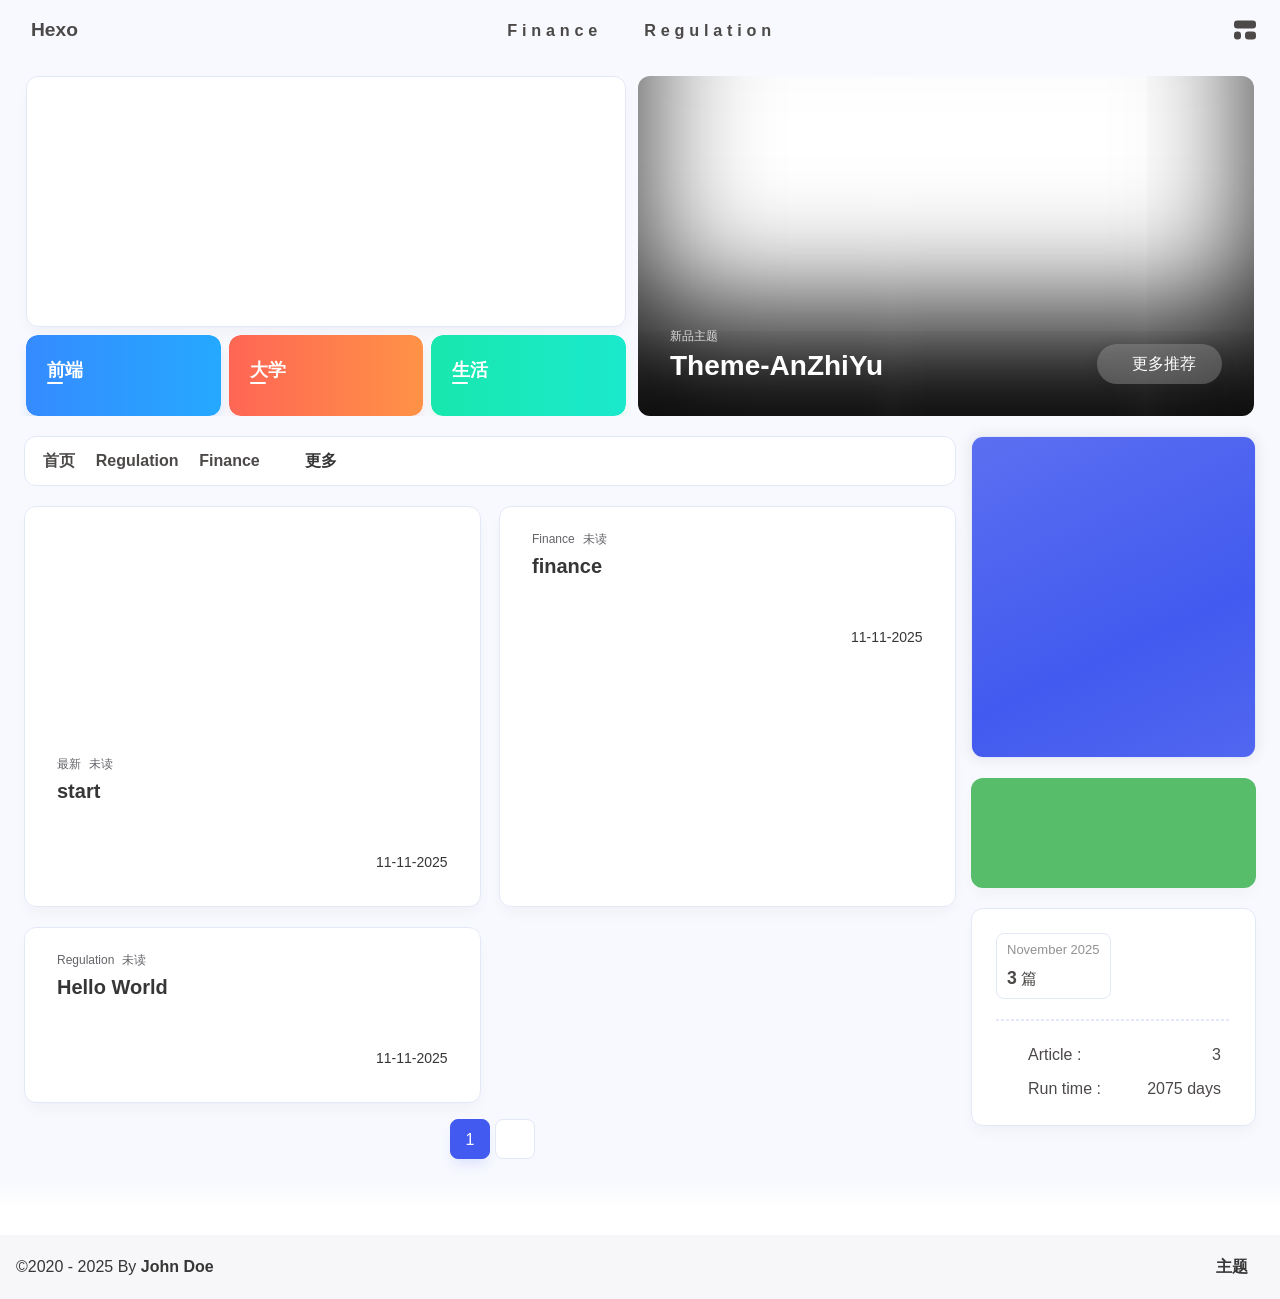
==== commit 69444eb4: "Site updated: 2025-11-11 16:56:58" ====
--- a/index.html
+++ b/index.html
@@ -60,7 +60,7 @@
   isHome: true,
   isHighlightShrink: false,
   isToc: false,
-  postUpdate: '2025-11-11 16:48:10',
+  postUpdate: '2025-11-11 16:56:56',
   postMainColor: '',
 }</script><noscript><style type="text/css">
   #nav {
@@ -204,15 +204,15 @@
   document.addEventListener('pjax:send', () => { preloader.initLoading() })
   document.addEventListener('pjax:complete', () => { preloader.endLoading() })
 }</script><link rel="stylesheet" href="https://cdn.cbd.int/anzhiyu-theme-static@1.1.10/progress_bar/progress_bar.css"/><script async="async" src="https://cdn.cbd.int/pace-js@1.2.4/pace.min.js" data-pace-options="{ &quot;restartOnRequestAfter&quot;:false,&quot;eventLag&quot;:false}"></script><div class="page" id="body-wrap"><header class="not-top-img" id="page-header"><nav id="nav"><div id="nav-group"><span id="blog_name"><a id="site-name" href="/" accesskey="h"><div class="title">Hexo</div><i class="anzhiyufont anzhiyu-icon-house-chimney"></i></a></span><div class="mask-name-container"><div id="name-container"><a id="page-name" href="javascript:anzhiyu.scrollToDest(0, 500)">PAGE_NAME</a></div></div><div id="menus"><div class="menus_items"><div class="menus_item"><a class="site-page faa-parent animated-hover" href="/categories/Finance/"><span> Finance</span></a></div><div class="menus_item"><a class="site-page faa-parent animated-hover" href="/categories/Regulation/"><span> Regulation</span></a></div></div></div><div id="nav-right"><div class="nav-button" id="randomPost_button"><a class="site-page" onclick="toRandomPost()" title="随机前往一个文章" href="javascript:void(0);"><i class="anzhiyufont anzhiyu-icon-dice"></i></a></div><div class="nav-button" id="search-button"><a class="site-page social-icon search" href="javascript:void(0);" title="搜索🔍" accesskey="s"><i class="anzhiyufont anzhiyu-icon-magnifying-glass"></i><span> Search</span></a></div><input id="center-console" type="checkbox"/><label class="widget" for="center-console" title="中控台" onclick="anzhiyu.switchConsole();"><i class="left"></i><i class="widget center"></i><i class="widget right"></i></label><div id="console"><div class="console-card-group-reward"><ul class="reward-all console-card"><li class="reward-item"><a href="https://npm.elemecdn.com/anzhiyu-blog@1.1.6/img/post/common/qrcode-weichat.png" target="_blank"><img class="post-qr-code-img" alt="微信" src= "[data-uri]" onerror="this.onerror=null,this.src=&quot;/img/404.jpg&quot;" data-lazy-src="https://npm.elemecdn.com/anzhiyu-blog@1.1.6/img/post/common/qrcode-weichat.png"/></a><div class="post-qr-code-desc">微信</div></li><li class="reward-item"><a href="https://npm.elemecdn.com/anzhiyu-blog@1.1.6/img/post/common/qrcode-alipay.png" target="_blank"><img class="post-qr-code-img" alt="支付宝" src= "[data-uri]" onerror="this.onerror=null,this.src=&quot;/img/404.jpg&quot;" data-lazy-src="https://npm.elemecdn.com/anzhiyu-blog@1.1.6/img/post/common/qrcode-alipay.png"/></a><div class="post-qr-code-desc">支付宝</div></li></ul></div><div class="console-card-group"><div class="console-card-group-left"><div class="console-card" id="card-newest-comments"><div class="card-content"><div class="author-content-item-tips">互动</div><span class="author-content-item-title"> Newest Comments</span></div><div class="aside-list"><span>loading...</span></div></div></div><div class="console-card-group-right"><div class="console-card tags"><div class="card-content"><div class="author-content-item-tips">兴趣点</div><span class="author-content-item-title">寻找你感兴趣的领域</span></div></div><div class="console-card history"><div class="item-headline"><i class="anzhiyufont anzhiyu-icon-box-archiv"></i><span>文章</span></div><div class="card-archives"><div class="item-headline"><i class="anzhiyufont anzhiyu-icon-archive"></i><span>Archives</span></div><ul class="card-archive-list"><li class="card-archive-list-item"><a class="card-archive-list-link" href="/archives/2025/11/"><span class="card-archive-list-date">November 2025</span><div class="card-archive-list-count-group"><span class="card-archive-list-count">3</span><span>篇</span></div></a></li></ul></div><hr/></div></div></div><div class="button-group"><div class="console-btn-item"><a class="darkmode_switchbutton" title="显示模式切换" href="javascript:void(0);"><i class="anzhiyufont anzhiyu-icon-moon"></i></a></div><div class="console-btn-item" id="consoleHideAside" onclick="anzhiyu.hideAsideBtn()" title="边栏显示控制"><a class="asideSwitch"><i class="anzhiyufont anzhiyu-icon-arrows-left-right"></i></a></div><div class="console-btn-item" id="consoleMusic" onclick="anzhiyu.musicToggle()" title="音乐开关"><a class="music-switch"><i class="anzhiyufont anzhiyu-icon-music"></i></a></div></div><div class="console-mask" onclick="anzhiyu.hideConsole()" href="javascript:void(0);"></div></div><div class="nav-button" id="nav-totop"><a class="totopbtn" href="javascript:void(0);"><i class="anzhiyufont anzhiyu-icon-arrow-up"></i><span id="percent" onclick="anzhiyu.scrollToDest(0,500)">0</span></a></div><div id="toggle-menu"><a class="site-page" href="javascript:void(0);" title="切换"><i class="anzhiyufont anzhiyu-icon-bars"></i></a></div></div></div></nav></header><main id="blog-container"><div id="home_top"><div class="swiper_container_card" style="height: auto;width: 100%"><div id="bannerGroup"><div id="random-banner"><canvas id="peoplecanvas"></canvas><a id="random-hover" href="javascript:toRandomPost()"><i class="anzhiyufont anzhiyu-icon-paper-plane"></i><div class="bannerText">随便逛逛<i class="anzhiyufont anzhiyu-icon-arrow-right"></i></div></a></div><div class="categoryGroup"><div class="categoryItem" style="box-shadow:var(--anzhiyu-shadow-blue)"><a class="categoryButton blue" href="/categories/%E5%89%8D%E7%AB%AF%E5%BC%80%E5%8F%91/"><span class="categoryButtonText">前端</span><i class="anzhiyufont anzhiyu-icon-dove"></i></a></div><div class="categoryItem" style="box-shadow:var(--anzhiyu-shadow-red)"><a class="categoryButton red" href="/categories/%E5%A4%A7%E5%AD%A6%E7%94%9F%E6%B6%AF/"><span class="categoryButtonText">大学</span><i class="anzhiyufont anzhiyu-icon-fire"></i></a></div><div class="categoryItem" style="box-shadow:var(--anzhiyu-shadow-green)"><a class="categoryButton green" href="/categories/%E7%94%9F%E6%B4%BB%E6%97%A5%E5%B8%B8/"><span class="categoryButtonText">生活</span><i class="anzhiyufont anzhiyu-icon-book"></i></a></div></div></div><div class="topGroup"><div class="recent-post-item" onclick="pjax.loadUrl(&quot;/2025/11/11/start/&quot;)"><div class="post_cover left_radius"><a href="2025/11/11/start/" title="start"><span class="recent-post-top-text">荐</span><img class="post_bg" onerror="this.onerror=null;this.src='/img/404.jpg'" alt="cover" src= "[data-uri]" onerror="this.onerror=null,this.src=&quot;/img/404.jpg&quot;" data-lazy-src="https://img.090227.xyz/file/ae62475a131f3734a201c.png"></a></div><div class="recent-post-info"><a class="article-title" href="2025/11/11/start/" title="start">start</a></div></div><div class="recent-post-item" onclick="pjax.loadUrl(&quot;/2025/11/11/finance/&quot;)"><div class="post_cover left_radius"><a href="2025/11/11/finance/" title="finance"><span class="recent-post-top-text">荐</span><img class="post_bg" onerror="this.onerror=null;this.src='/img/404.jpg'" alt="cover"></a></div><div class="recent-post-info"><a class="article-title" href="2025/11/11/finance/" title="finance">finance</a></div></div><div class="recent-post-item" onclick="pjax.loadUrl(&quot;/2025/11/11/hello-world/&quot;)"><div class="post_cover left_radius"><a href="2025/11/11/hello-world/" title="Hello World"><span class="recent-post-top-text">荐</span><img class="post_bg" onerror="this.onerror=null;this.src='/img/404.jpg'" alt="cover"></a></div><div class="recent-post-info"><a class="article-title" href="2025/11/11/hello-world/" title="Hello World">Hello World</a></div></div><a class="todayCard" id="todayCard" target="_blank" rel="noopener" href="https://docs.anheyu.com/" style="z-index: 1;"><div class="todayCard-info"><div class="todayCard-tips">新品主题</div><div class="todayCard-title">Theme-AnZhiYu</div></div><img class="todayCard-cover" src= "[data-uri]" onerror="this.onerror=null,this.src=&quot;/img/404.jpg&quot;" data-lazy-src="https://bu.dusays.com/2023/05/13/645fa3cf90d70.webp" onerror="this.onerror=null;this.src='/img/404.jpg'" alt="封面"><div class="banner-button-group"><div class="banner-button" onclick="event.stopPropagation();event.preventDefault();anzhiyu.hideTodayCard();"><i class="anzhiyufont anzhiyu-icon-arrow-circle-right"></i><span class="banner-button-text">更多推荐</span></div></div></a></div><link rel="stylesheet"></div></div><div class="layout" id="content-inner"><div class="recent-posts" id="recent-posts"><div id="categoryBar"><div class="category-bar" id="category-bar"><div id="catalog-bar"><div id="catalog-list"><div class="catalog-list-item" id="首页"><a href="/">首页</a></div>
+    <div class="catalog-list-item" id="/categories/Regulation/">
+      <a href="/categories/Regulation/">
+        Regulation
+      </a>
+    </div>
+    
     <div class="catalog-list-item" id="/categories/Finance/">
       <a href="/categories/Finance/">
         Finance
-      </a>
-    </div>
-    
-    <div class="catalog-list-item" id="/categories/Regulation/">
-      <a href="/categories/Regulation/">
-        Regulation
       </a>
     </div>
     </div><div class="category-bar-next" id="category-bar-next" onclick="anzhiyu.scrollCategoryBarToRight()"><i class="anzhiyufont anzhiyu-icon-angle-double-right"></i></div><a class="catalog-more" href="/categories/">更多</a></div></div></div><div class="recent-post-item lastestpost-item" onclick="pjax.loadUrl('/2025/11/11/start/')"><div class="post_cover left"><a href="/2025/11/11/start/" title="start" style="display: flex;height: 100%;"><img class="post_bg" src= "[data-uri]" onerror="this.onerror=null,this.src=&quot;/img/404.jpg&quot;" data-lazy-src="https://img.090227.xyz/file/ae62475a131f3734a201c.png" onerror="this.onerror=null;this.src='/img/404.jpg'" alt="start" style="pointer-events: none"></a></div><div class="recent-post-info"><div class="recent-post-info-top"><div class="recent-post-info-top-tips"><span class="newPost">最新</span><a class="unvisited-post" href="/2025/11/11/start/" title="start">未读</a></div><a class="article-title" href="/2025/11/11/start/" title="start">start</a></div><div class="article-meta-wrap"><span class="post-meta-date"><i class="anzhiyufont anzhiyu-icon-calendar-days" style="font-size: 15px; display:none"></i><span class="article-meta-label">Created</span><time datetime="2025-11-11T15:39:15.000Z" title="Created 2025-11-11 16:39:15" time="2025-11-11 16:39:15">2025-11-11</time><time class="time_hidden" datetime="2025-11-11T15:39:15.019Z" title="Updated 2025-11-11 16:39:15" time="2025-11-11 16:39:15">2025-11-11</time></span></div><div class="content">
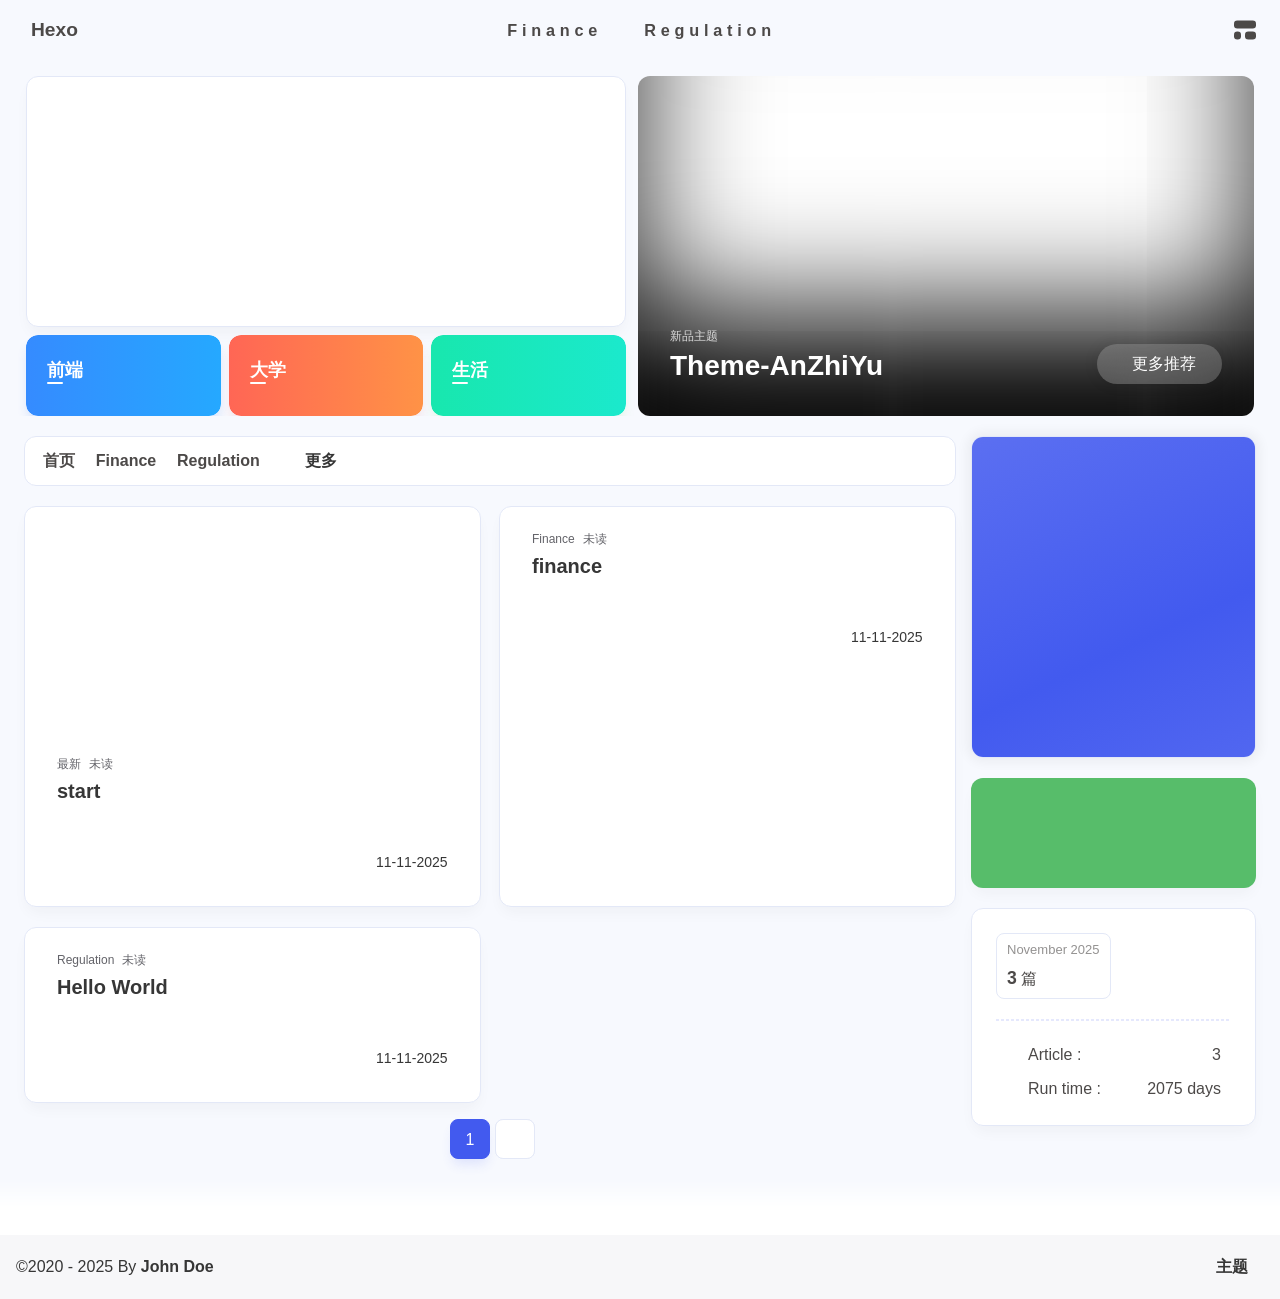
==== commit 8b01c522: "Site updated: 2025-11-11 17:04:16" ====
--- a/index.html
+++ b/index.html
@@ -60,7 +60,7 @@
   isHome: true,
   isHighlightShrink: false,
   isToc: false,
-  postUpdate: '2025-11-11 16:56:56',
+  postUpdate: '2025-11-11 17:04:13',
   postMainColor: '',
 }</script><noscript><style type="text/css">
   #nav {
@@ -204,15 +204,15 @@
   document.addEventListener('pjax:send', () => { preloader.initLoading() })
   document.addEventListener('pjax:complete', () => { preloader.endLoading() })
 }</script><link rel="stylesheet" href="https://cdn.cbd.int/anzhiyu-theme-static@1.1.10/progress_bar/progress_bar.css"/><script async="async" src="https://cdn.cbd.int/pace-js@1.2.4/pace.min.js" data-pace-options="{ &quot;restartOnRequestAfter&quot;:false,&quot;eventLag&quot;:false}"></script><div class="page" id="body-wrap"><header class="not-top-img" id="page-header"><nav id="nav"><div id="nav-group"><span id="blog_name"><a id="site-name" href="/" accesskey="h"><div class="title">Hexo</div><i class="anzhiyufont anzhiyu-icon-house-chimney"></i></a></span><div class="mask-name-container"><div id="name-container"><a id="page-name" href="javascript:anzhiyu.scrollToDest(0, 500)">PAGE_NAME</a></div></div><div id="menus"><div class="menus_items"><div class="menus_item"><a class="site-page faa-parent animated-hover" href="/categories/Finance/"><span> Finance</span></a></div><div class="menus_item"><a class="site-page faa-parent animated-hover" href="/categories/Regulation/"><span> Regulation</span></a></div></div></div><div id="nav-right"><div class="nav-button" id="randomPost_button"><a class="site-page" onclick="toRandomPost()" title="随机前往一个文章" href="javascript:void(0);"><i class="anzhiyufont anzhiyu-icon-dice"></i></a></div><div class="nav-button" id="search-button"><a class="site-page social-icon search" href="javascript:void(0);" title="搜索🔍" accesskey="s"><i class="anzhiyufont anzhiyu-icon-magnifying-glass"></i><span> Search</span></a></div><input id="center-console" type="checkbox"/><label class="widget" for="center-console" title="中控台" onclick="anzhiyu.switchConsole();"><i class="left"></i><i class="widget center"></i><i class="widget right"></i></label><div id="console"><div class="console-card-group-reward"><ul class="reward-all console-card"><li class="reward-item"><a href="https://npm.elemecdn.com/anzhiyu-blog@1.1.6/img/post/common/qrcode-weichat.png" target="_blank"><img class="post-qr-code-img" alt="微信" src= "[data-uri]" onerror="this.onerror=null,this.src=&quot;/img/404.jpg&quot;" data-lazy-src="https://npm.elemecdn.com/anzhiyu-blog@1.1.6/img/post/common/qrcode-weichat.png"/></a><div class="post-qr-code-desc">微信</div></li><li class="reward-item"><a href="https://npm.elemecdn.com/anzhiyu-blog@1.1.6/img/post/common/qrcode-alipay.png" target="_blank"><img class="post-qr-code-img" alt="支付宝" src= "[data-uri]" onerror="this.onerror=null,this.src=&quot;/img/404.jpg&quot;" data-lazy-src="https://npm.elemecdn.com/anzhiyu-blog@1.1.6/img/post/common/qrcode-alipay.png"/></a><div class="post-qr-code-desc">支付宝</div></li></ul></div><div class="console-card-group"><div class="console-card-group-left"><div class="console-card" id="card-newest-comments"><div class="card-content"><div class="author-content-item-tips">互动</div><span class="author-content-item-title"> Newest Comments</span></div><div class="aside-list"><span>loading...</span></div></div></div><div class="console-card-group-right"><div class="console-card tags"><div class="card-content"><div class="author-content-item-tips">兴趣点</div><span class="author-content-item-title">寻找你感兴趣的领域</span></div></div><div class="console-card history"><div class="item-headline"><i class="anzhiyufont anzhiyu-icon-box-archiv"></i><span>文章</span></div><div class="card-archives"><div class="item-headline"><i class="anzhiyufont anzhiyu-icon-archive"></i><span>Archives</span></div><ul class="card-archive-list"><li class="card-archive-list-item"><a class="card-archive-list-link" href="/archives/2025/11/"><span class="card-archive-list-date">November 2025</span><div class="card-archive-list-count-group"><span class="card-archive-list-count">3</span><span>篇</span></div></a></li></ul></div><hr/></div></div></div><div class="button-group"><div class="console-btn-item"><a class="darkmode_switchbutton" title="显示模式切换" href="javascript:void(0);"><i class="anzhiyufont anzhiyu-icon-moon"></i></a></div><div class="console-btn-item" id="consoleHideAside" onclick="anzhiyu.hideAsideBtn()" title="边栏显示控制"><a class="asideSwitch"><i class="anzhiyufont anzhiyu-icon-arrows-left-right"></i></a></div><div class="console-btn-item" id="consoleMusic" onclick="anzhiyu.musicToggle()" title="音乐开关"><a class="music-switch"><i class="anzhiyufont anzhiyu-icon-music"></i></a></div></div><div class="console-mask" onclick="anzhiyu.hideConsole()" href="javascript:void(0);"></div></div><div class="nav-button" id="nav-totop"><a class="totopbtn" href="javascript:void(0);"><i class="anzhiyufont anzhiyu-icon-arrow-up"></i><span id="percent" onclick="anzhiyu.scrollToDest(0,500)">0</span></a></div><div id="toggle-menu"><a class="site-page" href="javascript:void(0);" title="切换"><i class="anzhiyufont anzhiyu-icon-bars"></i></a></div></div></div></nav></header><main id="blog-container"><div id="home_top"><div class="swiper_container_card" style="height: auto;width: 100%"><div id="bannerGroup"><div id="random-banner"><canvas id="peoplecanvas"></canvas><a id="random-hover" href="javascript:toRandomPost()"><i class="anzhiyufont anzhiyu-icon-paper-plane"></i><div class="bannerText">随便逛逛<i class="anzhiyufont anzhiyu-icon-arrow-right"></i></div></a></div><div class="categoryGroup"><div class="categoryItem" style="box-shadow:var(--anzhiyu-shadow-blue)"><a class="categoryButton blue" href="/categories/%E5%89%8D%E7%AB%AF%E5%BC%80%E5%8F%91/"><span class="categoryButtonText">前端</span><i class="anzhiyufont anzhiyu-icon-dove"></i></a></div><div class="categoryItem" style="box-shadow:var(--anzhiyu-shadow-red)"><a class="categoryButton red" href="/categories/%E5%A4%A7%E5%AD%A6%E7%94%9F%E6%B6%AF/"><span class="categoryButtonText">大学</span><i class="anzhiyufont anzhiyu-icon-fire"></i></a></div><div class="categoryItem" style="box-shadow:var(--anzhiyu-shadow-green)"><a class="categoryButton green" href="/categories/%E7%94%9F%E6%B4%BB%E6%97%A5%E5%B8%B8/"><span class="categoryButtonText">生活</span><i class="anzhiyufont anzhiyu-icon-book"></i></a></div></div></div><div class="topGroup"><div class="recent-post-item" onclick="pjax.loadUrl(&quot;/2025/11/11/start/&quot;)"><div class="post_cover left_radius"><a href="2025/11/11/start/" title="start"><span class="recent-post-top-text">荐</span><img class="post_bg" onerror="this.onerror=null;this.src='/img/404.jpg'" alt="cover" src= "[data-uri]" onerror="this.onerror=null,this.src=&quot;/img/404.jpg&quot;" data-lazy-src="https://img.090227.xyz/file/ae62475a131f3734a201c.png"></a></div><div class="recent-post-info"><a class="article-title" href="2025/11/11/start/" title="start">start</a></div></div><div class="recent-post-item" onclick="pjax.loadUrl(&quot;/2025/11/11/finance/&quot;)"><div class="post_cover left_radius"><a href="2025/11/11/finance/" title="finance"><span class="recent-post-top-text">荐</span><img class="post_bg" onerror="this.onerror=null;this.src='/img/404.jpg'" alt="cover"></a></div><div class="recent-post-info"><a class="article-title" href="2025/11/11/finance/" title="finance">finance</a></div></div><div class="recent-post-item" onclick="pjax.loadUrl(&quot;/2025/11/11/hello-world/&quot;)"><div class="post_cover left_radius"><a href="2025/11/11/hello-world/" title="Hello World"><span class="recent-post-top-text">荐</span><img class="post_bg" onerror="this.onerror=null;this.src='/img/404.jpg'" alt="cover"></a></div><div class="recent-post-info"><a class="article-title" href="2025/11/11/hello-world/" title="Hello World">Hello World</a></div></div><a class="todayCard" id="todayCard" target="_blank" rel="noopener" href="https://docs.anheyu.com/" style="z-index: 1;"><div class="todayCard-info"><div class="todayCard-tips">新品主题</div><div class="todayCard-title">Theme-AnZhiYu</div></div><img class="todayCard-cover" src= "[data-uri]" onerror="this.onerror=null,this.src=&quot;/img/404.jpg&quot;" data-lazy-src="https://bu.dusays.com/2023/05/13/645fa3cf90d70.webp" onerror="this.onerror=null;this.src='/img/404.jpg'" alt="封面"><div class="banner-button-group"><div class="banner-button" onclick="event.stopPropagation();event.preventDefault();anzhiyu.hideTodayCard();"><i class="anzhiyufont anzhiyu-icon-arrow-circle-right"></i><span class="banner-button-text">更多推荐</span></div></div></a></div><link rel="stylesheet"></div></div><div class="layout" id="content-inner"><div class="recent-posts" id="recent-posts"><div id="categoryBar"><div class="category-bar" id="category-bar"><div id="catalog-bar"><div id="catalog-list"><div class="catalog-list-item" id="首页"><a href="/">首页</a></div>
+    <div class="catalog-list-item" id="/categories/Finance/">
+      <a href="/categories/Finance/">
+        Finance
+      </a>
+    </div>
+    
     <div class="catalog-list-item" id="/categories/Regulation/">
       <a href="/categories/Regulation/">
         Regulation
-      </a>
-    </div>
-    
-    <div class="catalog-list-item" id="/categories/Finance/">
-      <a href="/categories/Finance/">
-        Finance
       </a>
     </div>
     </div><div class="category-bar-next" id="category-bar-next" onclick="anzhiyu.scrollCategoryBarToRight()"><i class="anzhiyufont anzhiyu-icon-angle-double-right"></i></div><a class="catalog-more" href="/categories/">更多</a></div></div></div><div class="recent-post-item lastestpost-item" onclick="pjax.loadUrl('/2025/11/11/start/')"><div class="post_cover left"><a href="/2025/11/11/start/" title="start" style="display: flex;height: 100%;"><img class="post_bg" src= "[data-uri]" onerror="this.onerror=null,this.src=&quot;/img/404.jpg&quot;" data-lazy-src="https://img.090227.xyz/file/ae62475a131f3734a201c.png" onerror="this.onerror=null;this.src='/img/404.jpg'" alt="start" style="pointer-events: none"></a></div><div class="recent-post-info"><div class="recent-post-info-top"><div class="recent-post-info-top-tips"><span class="newPost">最新</span><a class="unvisited-post" href="/2025/11/11/start/" title="start">未读</a></div><a class="article-title" href="/2025/11/11/start/" title="start">start</a></div><div class="article-meta-wrap"><span class="post-meta-date"><i class="anzhiyufont anzhiyu-icon-calendar-days" style="font-size: 15px; display:none"></i><span class="article-meta-label">Created</span><time datetime="2025-11-11T15:39:15.000Z" title="Created 2025-11-11 16:39:15" time="2025-11-11 16:39:15">2025-11-11</time><time class="time_hidden" datetime="2025-11-11T15:39:15.019Z" title="Updated 2025-11-11 16:39:15" time="2025-11-11 16:39:15">2025-11-11</time></span></div><div class="content">
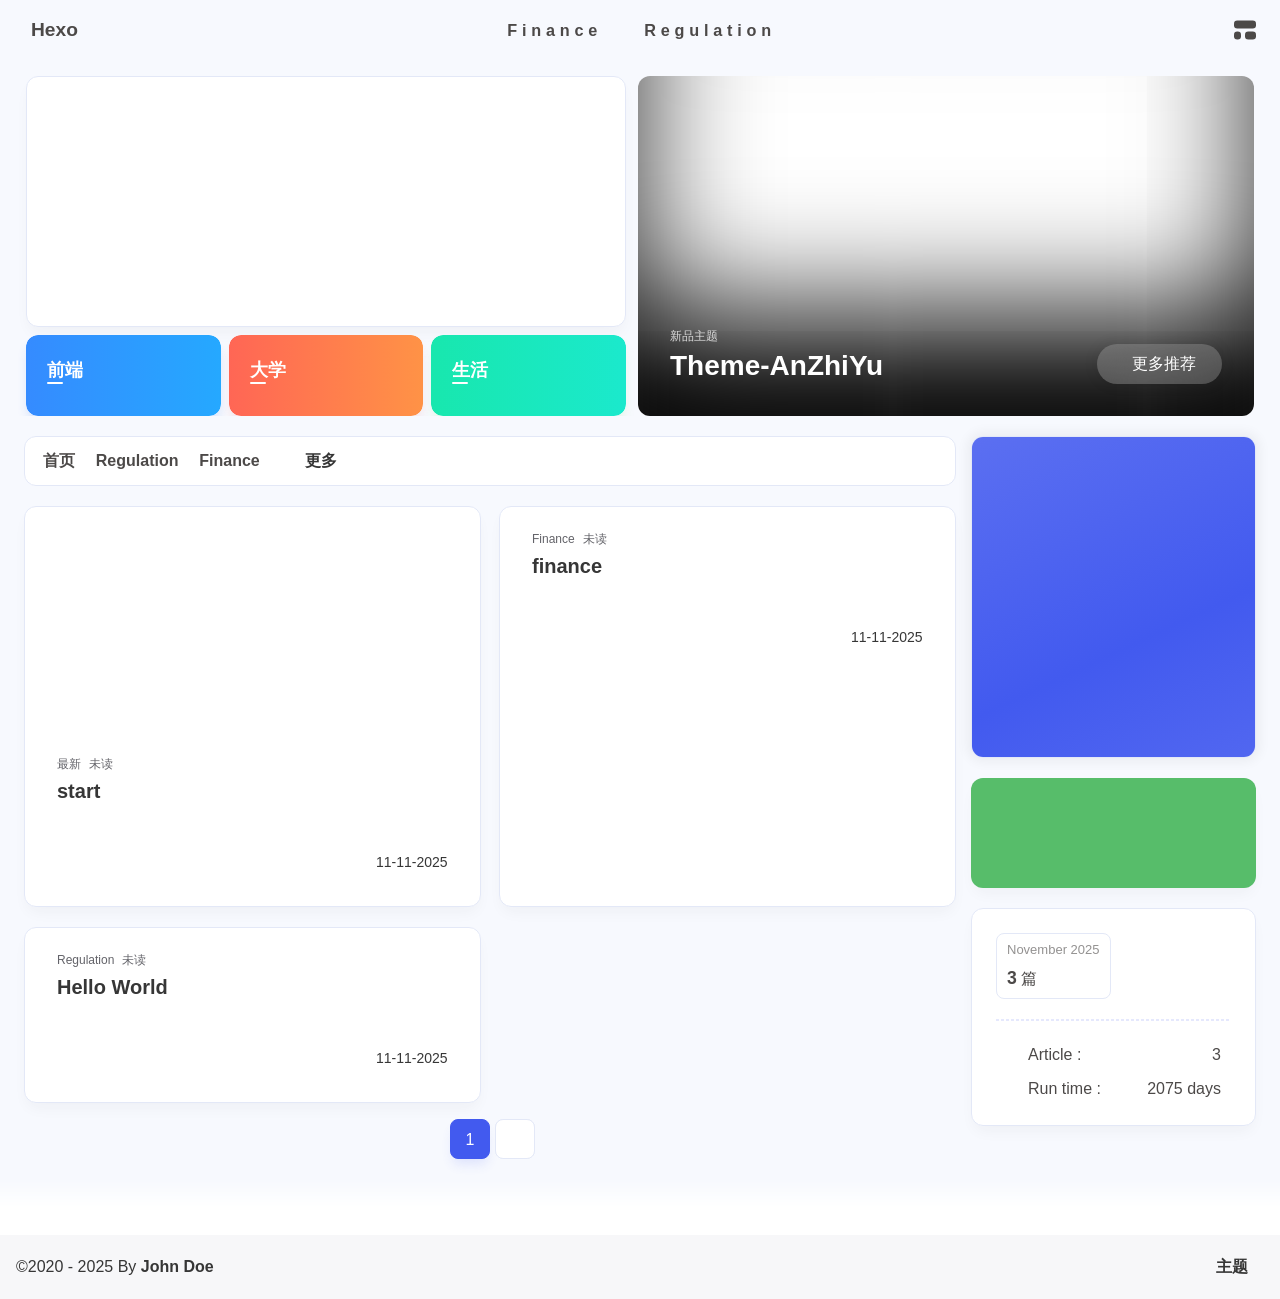
==== commit a6b25555: "Site updated: 2025-11-11 17:10:39" ====
--- a/index.html
+++ b/index.html
@@ -60,7 +60,7 @@
   isHome: true,
   isHighlightShrink: false,
   isToc: false,
-  postUpdate: '2025-11-11 17:04:13',
+  postUpdate: '2025-11-11 17:10:35',
   postMainColor: '',
 }</script><noscript><style type="text/css">
   #nav {
@@ -204,15 +204,15 @@
   document.addEventListener('pjax:send', () => { preloader.initLoading() })
   document.addEventListener('pjax:complete', () => { preloader.endLoading() })
 }</script><link rel="stylesheet" href="https://cdn.cbd.int/anzhiyu-theme-static@1.1.10/progress_bar/progress_bar.css"/><script async="async" src="https://cdn.cbd.int/pace-js@1.2.4/pace.min.js" data-pace-options="{ &quot;restartOnRequestAfter&quot;:false,&quot;eventLag&quot;:false}"></script><div class="page" id="body-wrap"><header class="not-top-img" id="page-header"><nav id="nav"><div id="nav-group"><span id="blog_name"><a id="site-name" href="/" accesskey="h"><div class="title">Hexo</div><i class="anzhiyufont anzhiyu-icon-house-chimney"></i></a></span><div class="mask-name-container"><div id="name-container"><a id="page-name" href="javascript:anzhiyu.scrollToDest(0, 500)">PAGE_NAME</a></div></div><div id="menus"><div class="menus_items"><div class="menus_item"><a class="site-page faa-parent animated-hover" href="/categories/Finance/"><span> Finance</span></a></div><div class="menus_item"><a class="site-page faa-parent animated-hover" href="/categories/Regulation/"><span> Regulation</span></a></div></div></div><div id="nav-right"><div class="nav-button" id="randomPost_button"><a class="site-page" onclick="toRandomPost()" title="随机前往一个文章" href="javascript:void(0);"><i class="anzhiyufont anzhiyu-icon-dice"></i></a></div><div class="nav-button" id="search-button"><a class="site-page social-icon search" href="javascript:void(0);" title="搜索🔍" accesskey="s"><i class="anzhiyufont anzhiyu-icon-magnifying-glass"></i><span> Search</span></a></div><input id="center-console" type="checkbox"/><label class="widget" for="center-console" title="中控台" onclick="anzhiyu.switchConsole();"><i class="left"></i><i class="widget center"></i><i class="widget right"></i></label><div id="console"><div class="console-card-group-reward"><ul class="reward-all console-card"><li class="reward-item"><a href="https://npm.elemecdn.com/anzhiyu-blog@1.1.6/img/post/common/qrcode-weichat.png" target="_blank"><img class="post-qr-code-img" alt="微信" src= "[data-uri]" onerror="this.onerror=null,this.src=&quot;/img/404.jpg&quot;" data-lazy-src="https://npm.elemecdn.com/anzhiyu-blog@1.1.6/img/post/common/qrcode-weichat.png"/></a><div class="post-qr-code-desc">微信</div></li><li class="reward-item"><a href="https://npm.elemecdn.com/anzhiyu-blog@1.1.6/img/post/common/qrcode-alipay.png" target="_blank"><img class="post-qr-code-img" alt="支付宝" src= "[data-uri]" onerror="this.onerror=null,this.src=&quot;/img/404.jpg&quot;" data-lazy-src="https://npm.elemecdn.com/anzhiyu-blog@1.1.6/img/post/common/qrcode-alipay.png"/></a><div class="post-qr-code-desc">支付宝</div></li></ul></div><div class="console-card-group"><div class="console-card-group-left"><div class="console-card" id="card-newest-comments"><div class="card-content"><div class="author-content-item-tips">互动</div><span class="author-content-item-title"> Newest Comments</span></div><div class="aside-list"><span>loading...</span></div></div></div><div class="console-card-group-right"><div class="console-card tags"><div class="card-content"><div class="author-content-item-tips">兴趣点</div><span class="author-content-item-title">寻找你感兴趣的领域</span></div></div><div class="console-card history"><div class="item-headline"><i class="anzhiyufont anzhiyu-icon-box-archiv"></i><span>文章</span></div><div class="card-archives"><div class="item-headline"><i class="anzhiyufont anzhiyu-icon-archive"></i><span>Archives</span></div><ul class="card-archive-list"><li class="card-archive-list-item"><a class="card-archive-list-link" href="/archives/2025/11/"><span class="card-archive-list-date">November 2025</span><div class="card-archive-list-count-group"><span class="card-archive-list-count">3</span><span>篇</span></div></a></li></ul></div><hr/></div></div></div><div class="button-group"><div class="console-btn-item"><a class="darkmode_switchbutton" title="显示模式切换" href="javascript:void(0);"><i class="anzhiyufont anzhiyu-icon-moon"></i></a></div><div class="console-btn-item" id="consoleHideAside" onclick="anzhiyu.hideAsideBtn()" title="边栏显示控制"><a class="asideSwitch"><i class="anzhiyufont anzhiyu-icon-arrows-left-right"></i></a></div><div class="console-btn-item" id="consoleMusic" onclick="anzhiyu.musicToggle()" title="音乐开关"><a class="music-switch"><i class="anzhiyufont anzhiyu-icon-music"></i></a></div></div><div class="console-mask" onclick="anzhiyu.hideConsole()" href="javascript:void(0);"></div></div><div class="nav-button" id="nav-totop"><a class="totopbtn" href="javascript:void(0);"><i class="anzhiyufont anzhiyu-icon-arrow-up"></i><span id="percent" onclick="anzhiyu.scrollToDest(0,500)">0</span></a></div><div id="toggle-menu"><a class="site-page" href="javascript:void(0);" title="切换"><i class="anzhiyufont anzhiyu-icon-bars"></i></a></div></div></div></nav></header><main id="blog-container"><div id="home_top"><div class="swiper_container_card" style="height: auto;width: 100%"><div id="bannerGroup"><div id="random-banner"><canvas id="peoplecanvas"></canvas><a id="random-hover" href="javascript:toRandomPost()"><i class="anzhiyufont anzhiyu-icon-paper-plane"></i><div class="bannerText">随便逛逛<i class="anzhiyufont anzhiyu-icon-arrow-right"></i></div></a></div><div class="categoryGroup"><div class="categoryItem" style="box-shadow:var(--anzhiyu-shadow-blue)"><a class="categoryButton blue" href="/categories/%E5%89%8D%E7%AB%AF%E5%BC%80%E5%8F%91/"><span class="categoryButtonText">前端</span><i class="anzhiyufont anzhiyu-icon-dove"></i></a></div><div class="categoryItem" style="box-shadow:var(--anzhiyu-shadow-red)"><a class="categoryButton red" href="/categories/%E5%A4%A7%E5%AD%A6%E7%94%9F%E6%B6%AF/"><span class="categoryButtonText">大学</span><i class="anzhiyufont anzhiyu-icon-fire"></i></a></div><div class="categoryItem" style="box-shadow:var(--anzhiyu-shadow-green)"><a class="categoryButton green" href="/categories/%E7%94%9F%E6%B4%BB%E6%97%A5%E5%B8%B8/"><span class="categoryButtonText">生活</span><i class="anzhiyufont anzhiyu-icon-book"></i></a></div></div></div><div class="topGroup"><div class="recent-post-item" onclick="pjax.loadUrl(&quot;/2025/11/11/start/&quot;)"><div class="post_cover left_radius"><a href="2025/11/11/start/" title="start"><span class="recent-post-top-text">荐</span><img class="post_bg" onerror="this.onerror=null;this.src='/img/404.jpg'" alt="cover" src= "[data-uri]" onerror="this.onerror=null,this.src=&quot;/img/404.jpg&quot;" data-lazy-src="https://img.090227.xyz/file/ae62475a131f3734a201c.png"></a></div><div class="recent-post-info"><a class="article-title" href="2025/11/11/start/" title="start">start</a></div></div><div class="recent-post-item" onclick="pjax.loadUrl(&quot;/2025/11/11/finance/&quot;)"><div class="post_cover left_radius"><a href="2025/11/11/finance/" title="finance"><span class="recent-post-top-text">荐</span><img class="post_bg" onerror="this.onerror=null;this.src='/img/404.jpg'" alt="cover"></a></div><div class="recent-post-info"><a class="article-title" href="2025/11/11/finance/" title="finance">finance</a></div></div><div class="recent-post-item" onclick="pjax.loadUrl(&quot;/2025/11/11/hello-world/&quot;)"><div class="post_cover left_radius"><a href="2025/11/11/hello-world/" title="Hello World"><span class="recent-post-top-text">荐</span><img class="post_bg" onerror="this.onerror=null;this.src='/img/404.jpg'" alt="cover"></a></div><div class="recent-post-info"><a class="article-title" href="2025/11/11/hello-world/" title="Hello World">Hello World</a></div></div><a class="todayCard" id="todayCard" target="_blank" rel="noopener" href="https://docs.anheyu.com/" style="z-index: 1;"><div class="todayCard-info"><div class="todayCard-tips">新品主题</div><div class="todayCard-title">Theme-AnZhiYu</div></div><img class="todayCard-cover" src= "[data-uri]" onerror="this.onerror=null,this.src=&quot;/img/404.jpg&quot;" data-lazy-src="https://bu.dusays.com/2023/05/13/645fa3cf90d70.webp" onerror="this.onerror=null;this.src='/img/404.jpg'" alt="封面"><div class="banner-button-group"><div class="banner-button" onclick="event.stopPropagation();event.preventDefault();anzhiyu.hideTodayCard();"><i class="anzhiyufont anzhiyu-icon-arrow-circle-right"></i><span class="banner-button-text">更多推荐</span></div></div></a></div><link rel="stylesheet"></div></div><div class="layout" id="content-inner"><div class="recent-posts" id="recent-posts"><div id="categoryBar"><div class="category-bar" id="category-bar"><div id="catalog-bar"><div id="catalog-list"><div class="catalog-list-item" id="首页"><a href="/">首页</a></div>
+    <div class="catalog-list-item" id="/categories/Regulation/">
+      <a href="/categories/Regulation/">
+        Regulation
+      </a>
+    </div>
+    
     <div class="catalog-list-item" id="/categories/Finance/">
       <a href="/categories/Finance/">
         Finance
-      </a>
-    </div>
-    
-    <div class="catalog-list-item" id="/categories/Regulation/">
-      <a href="/categories/Regulation/">
-        Regulation
       </a>
     </div>
     </div><div class="category-bar-next" id="category-bar-next" onclick="anzhiyu.scrollCategoryBarToRight()"><i class="anzhiyufont anzhiyu-icon-angle-double-right"></i></div><a class="catalog-more" href="/categories/">更多</a></div></div></div><div class="recent-post-item lastestpost-item" onclick="pjax.loadUrl('/2025/11/11/start/')"><div class="post_cover left"><a href="/2025/11/11/start/" title="start" style="display: flex;height: 100%;"><img class="post_bg" src= "[data-uri]" onerror="this.onerror=null,this.src=&quot;/img/404.jpg&quot;" data-lazy-src="https://img.090227.xyz/file/ae62475a131f3734a201c.png" onerror="this.onerror=null;this.src='/img/404.jpg'" alt="start" style="pointer-events: none"></a></div><div class="recent-post-info"><div class="recent-post-info-top"><div class="recent-post-info-top-tips"><span class="newPost">最新</span><a class="unvisited-post" href="/2025/11/11/start/" title="start">未读</a></div><a class="article-title" href="/2025/11/11/start/" title="start">start</a></div><div class="article-meta-wrap"><span class="post-meta-date"><i class="anzhiyufont anzhiyu-icon-calendar-days" style="font-size: 15px; display:none"></i><span class="article-meta-label">Created</span><time datetime="2025-11-11T15:39:15.000Z" title="Created 2025-11-11 16:39:15" time="2025-11-11 16:39:15">2025-11-11</time><time class="time_hidden" datetime="2025-11-11T15:39:15.019Z" title="Updated 2025-11-11 16:39:15" time="2025-11-11 16:39:15">2025-11-11</time></span></div><div class="content">
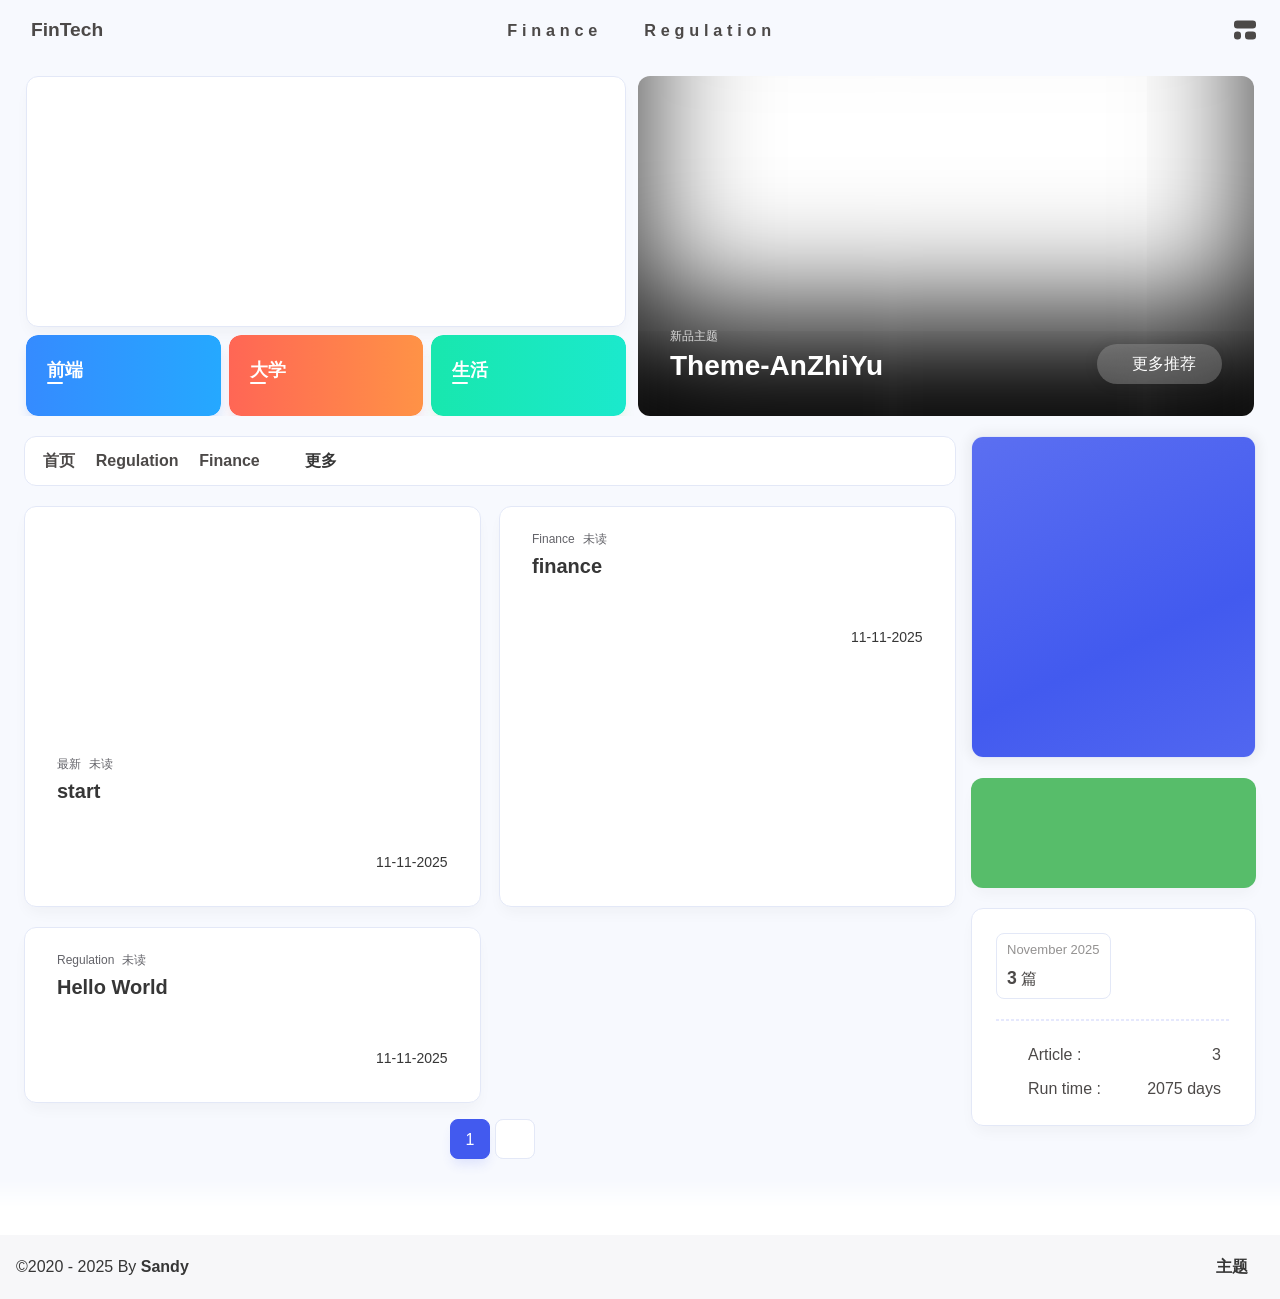
==== commit f92e067a: "Site updated: 2025-11-11 17:34:38" ====
--- a/index.html
+++ b/index.html
@@ -1,4 +1,4 @@
-<!DOCTYPE html><html lang="en" data-theme="light"><head><meta charset="UTF-8"><meta http-equiv="X-UA-Compatible" content="IE=edge"><meta name="viewport" content="width=device-width, initial-scale=1.0, user-scalable=no"><title>Hexo</title><meta name="author" content="John Doe"><meta name="copyright" content="John Doe"><meta name="format-detection" content="telephone=no"><meta name="theme-color" content="#f7f9fe"><meta name="mobile-web-app-capable" content="yes"><meta name="apple-touch-fullscreen" content="yes"><meta name="apple-mobile-web-app-title" content="Hexo"><meta name="application-name" content="Hexo"><meta name="apple-mobile-web-app-capable" content="yes"><meta name="apple-mobile-web-app-status-bar-style" content="#f7f9fe"><meta property="og:type" content="website"><meta property="og:title" content="Hexo"><meta property="og:url" content="http://example.com/index.html"><meta property="og:site_name" content="Hexo"><meta property="og:description"><meta property="og:locale" content="en"><meta property="og:image" content="https://bu.dusays.com/2023/04/27/64496e511b09c.jpg"><meta property="article:author" content="John Doe"><meta property="article:tag"><meta name="twitter:card" content="summary"><meta name="twitter:image" content="https://bu.dusays.com/2023/04/27/64496e511b09c.jpg"><meta name="description"><link rel="shortcut icon" href="/favicon.ico"><link rel="canonical" href="http://example.com/"><link rel="preconnect" href="//cdn.cbd.int"/><meta name="google-site-verification" content="xxx"/><meta name="baidu-site-verification" content="code-xxx"/><meta name="msvalidate.01" content="xxx"/><link rel="stylesheet" href="/css/index.css"><link rel="stylesheet" href="https://cdn.cbd.int/node-snackbar@0.1.16/dist/snackbar.min.css" media="print" onload="this.media='all'"><link rel="stylesheet" href="https://cdn.cbd.int/@fancyapps/ui@5.0.28/dist/fancybox/fancybox.css" media="print" onload="this.media='all'"><script>const GLOBAL_CONFIG = {
+<!DOCTYPE html><html lang="en" data-theme="light"><head><meta charset="UTF-8"><meta http-equiv="X-UA-Compatible" content="IE=edge"><meta name="viewport" content="width=device-width, initial-scale=1.0, user-scalable=no"><title>FinTech</title><meta name="keywords" content="Finance, Regulation, Web3, AI, Blockchain"><meta name="author" content="Sandy"><meta name="copyright" content="Sandy"><meta name="format-detection" content="telephone=no"><meta name="theme-color" content="#f7f9fe"><meta name="mobile-web-app-capable" content="yes"><meta name="apple-touch-fullscreen" content="yes"><meta name="apple-mobile-web-app-title" content="FinTech"><meta name="application-name" content="FinTech"><meta name="apple-mobile-web-app-capable" content="yes"><meta name="apple-mobile-web-app-status-bar-style" content="#f7f9fe"><meta property="og:type" content="website"><meta property="og:title" content="FinTech"><meta property="og:url" content="http://example.com/index.html"><meta property="og:site_name" content="FinTech"><meta property="og:description" content="FinTech Blog"><meta property="og:locale" content="en"><meta property="og:image" content="https://bu.dusays.com/2023/04/27/64496e511b09c.jpg"><meta property="article:author" content="Sandy"><meta property="article:tag" content="Finance, Regulation, Web3, AI, Blockchain"><meta name="twitter:card" content="summary"><meta name="twitter:image" content="https://bu.dusays.com/2023/04/27/64496e511b09c.jpg"><meta name="description" content="FinTech Blog"><link rel="shortcut icon" href="/favicon.ico"><link rel="canonical" href="http://example.com/"><link rel="preconnect" href="//cdn.cbd.int"/><meta name="google-site-verification" content="xxx"/><meta name="baidu-site-verification" content="code-xxx"/><meta name="msvalidate.01" content="xxx"/><link rel="stylesheet" href="/css/index.css"><link rel="stylesheet" href="https://cdn.cbd.int/node-snackbar@0.1.16/dist/snackbar.min.css" media="print" onload="this.media='all'"><link rel="stylesheet" href="https://cdn.cbd.int/@fancyapps/ui@5.0.28/dist/fancybox/fancybox.css" media="print" onload="this.media='all'"><script>const GLOBAL_CONFIG = {
   linkPageTop: undefined,
   peoplecanvas: {"enable":true,"img":"https://upload-bbs.miyoushe.com/upload/2024/07/27/125766904/ba62475f396df9de3316a08ed9e65d86_5680958632268053399..png"},
   postHeadAiDescription: {"enable":true,"gptName":"AnZhiYu","mode":"local","switchBtn":false,"btnLink":"https://afdian.net/item/886a79d4db6711eda42a52540025c377","randomNum":3,"basicWordCount":1000,"key":"xxxx","Referer":"https://xx.xx/"},
@@ -37,7 +37,7 @@
     day: 'days ago',
     month: 'months ago'
   },
-  copyright: {"copy":true,"copyrightEbable":false,"limitCount":50,"languages":{"author":"Author: John Doe","link":"Link: ","source":"Source: Hexo","info":"Copyright is owned by the author. For commercial reprints, please contact the author for authorization. For non-commercial reprints, please indicate the source.","copySuccess":"Copy success, copy and reprint please mark the address of this article"}},
+  copyright: {"copy":true,"copyrightEbable":false,"limitCount":50,"languages":{"author":"Author: Sandy","link":"Link: ","source":"Source: FinTech","info":"Copyright is owned by the author. For commercial reprints, please contact the author for authorization. For non-commercial reprints, please indicate the source.","copySuccess":"Copy success, copy and reprint please mark the address of this article"}},
   lightbox: 'fancybox',
   Snackbar: {"chs_to_cht":"Traditional Chinese Activated Manually","cht_to_chs":"Simplified Chinese Activated Manually","day_to_night":"Dark Mode Activated Manually","night_to_day":"Light Mode Activated Manually","bgLight":"#425AEF","bgDark":"#1f1f1f","position":"top-center"},
   source: {
@@ -52,15 +52,15 @@
   shortcutKey: undefined,
   autoDarkmode: true
 }</script><script id="config-diff">var GLOBAL_CONFIG_SITE = {
-  configTitle: 'Hexo',
-  title: 'Hexo',
+  configTitle: 'FinTech',
+  title: 'FinTech',
   postAI: '',
   pageFillDescription: '',
   isPost: false,
   isHome: true,
   isHighlightShrink: false,
   isToc: false,
-  postUpdate: '2025-11-11 17:10:35',
+  postUpdate: '2025-11-11 17:34:34',
   postMainColor: '',
 }</script><noscript><style type="text/css">
   #nav {
@@ -203,7 +203,7 @@
 if (true) {
   document.addEventListener('pjax:send', () => { preloader.initLoading() })
   document.addEventListener('pjax:complete', () => { preloader.endLoading() })
-}</script><link rel="stylesheet" href="https://cdn.cbd.int/anzhiyu-theme-static@1.1.10/progress_bar/progress_bar.css"/><script async="async" src="https://cdn.cbd.int/pace-js@1.2.4/pace.min.js" data-pace-options="{ &quot;restartOnRequestAfter&quot;:false,&quot;eventLag&quot;:false}"></script><div class="page" id="body-wrap"><header class="not-top-img" id="page-header"><nav id="nav"><div id="nav-group"><span id="blog_name"><a id="site-name" href="/" accesskey="h"><div class="title">Hexo</div><i class="anzhiyufont anzhiyu-icon-house-chimney"></i></a></span><div class="mask-name-container"><div id="name-container"><a id="page-name" href="javascript:anzhiyu.scrollToDest(0, 500)">PAGE_NAME</a></div></div><div id="menus"><div class="menus_items"><div class="menus_item"><a class="site-page faa-parent animated-hover" href="/categories/Finance/"><span> Finance</span></a></div><div class="menus_item"><a class="site-page faa-parent animated-hover" href="/categories/Regulation/"><span> Regulation</span></a></div></div></div><div id="nav-right"><div class="nav-button" id="randomPost_button"><a class="site-page" onclick="toRandomPost()" title="随机前往一个文章" href="javascript:void(0);"><i class="anzhiyufont anzhiyu-icon-dice"></i></a></div><div class="nav-button" id="search-button"><a class="site-page social-icon search" href="javascript:void(0);" title="搜索🔍" accesskey="s"><i class="anzhiyufont anzhiyu-icon-magnifying-glass"></i><span> Search</span></a></div><input id="center-console" type="checkbox"/><label class="widget" for="center-console" title="中控台" onclick="anzhiyu.switchConsole();"><i class="left"></i><i class="widget center"></i><i class="widget right"></i></label><div id="console"><div class="console-card-group-reward"><ul class="reward-all console-card"><li class="reward-item"><a href="https://npm.elemecdn.com/anzhiyu-blog@1.1.6/img/post/common/qrcode-weichat.png" target="_blank"><img class="post-qr-code-img" alt="微信" src= "[data-uri]" onerror="this.onerror=null,this.src=&quot;/img/404.jpg&quot;" data-lazy-src="https://npm.elemecdn.com/anzhiyu-blog@1.1.6/img/post/common/qrcode-weichat.png"/></a><div class="post-qr-code-desc">微信</div></li><li class="reward-item"><a href="https://npm.elemecdn.com/anzhiyu-blog@1.1.6/img/post/common/qrcode-alipay.png" target="_blank"><img class="post-qr-code-img" alt="支付宝" src= "[data-uri]" onerror="this.onerror=null,this.src=&quot;/img/404.jpg&quot;" data-lazy-src="https://npm.elemecdn.com/anzhiyu-blog@1.1.6/img/post/common/qrcode-alipay.png"/></a><div class="post-qr-code-desc">支付宝</div></li></ul></div><div class="console-card-group"><div class="console-card-group-left"><div class="console-card" id="card-newest-comments"><div class="card-content"><div class="author-content-item-tips">互动</div><span class="author-content-item-title"> Newest Comments</span></div><div class="aside-list"><span>loading...</span></div></div></div><div class="console-card-group-right"><div class="console-card tags"><div class="card-content"><div class="author-content-item-tips">兴趣点</div><span class="author-content-item-title">寻找你感兴趣的领域</span></div></div><div class="console-card history"><div class="item-headline"><i class="anzhiyufont anzhiyu-icon-box-archiv"></i><span>文章</span></div><div class="card-archives"><div class="item-headline"><i class="anzhiyufont anzhiyu-icon-archive"></i><span>Archives</span></div><ul class="card-archive-list"><li class="card-archive-list-item"><a class="card-archive-list-link" href="/archives/2025/11/"><span class="card-archive-list-date">November 2025</span><div class="card-archive-list-count-group"><span class="card-archive-list-count">3</span><span>篇</span></div></a></li></ul></div><hr/></div></div></div><div class="button-group"><div class="console-btn-item"><a class="darkmode_switchbutton" title="显示模式切换" href="javascript:void(0);"><i class="anzhiyufont anzhiyu-icon-moon"></i></a></div><div class="console-btn-item" id="consoleHideAside" onclick="anzhiyu.hideAsideBtn()" title="边栏显示控制"><a class="asideSwitch"><i class="anzhiyufont anzhiyu-icon-arrows-left-right"></i></a></div><div class="console-btn-item" id="consoleMusic" onclick="anzhiyu.musicToggle()" title="音乐开关"><a class="music-switch"><i class="anzhiyufont anzhiyu-icon-music"></i></a></div></div><div class="console-mask" onclick="anzhiyu.hideConsole()" href="javascript:void(0);"></div></div><div class="nav-button" id="nav-totop"><a class="totopbtn" href="javascript:void(0);"><i class="anzhiyufont anzhiyu-icon-arrow-up"></i><span id="percent" onclick="anzhiyu.scrollToDest(0,500)">0</span></a></div><div id="toggle-menu"><a class="site-page" href="javascript:void(0);" title="切换"><i class="anzhiyufont anzhiyu-icon-bars"></i></a></div></div></div></nav></header><main id="blog-container"><div id="home_top"><div class="swiper_container_card" style="height: auto;width: 100%"><div id="bannerGroup"><div id="random-banner"><canvas id="peoplecanvas"></canvas><a id="random-hover" href="javascript:toRandomPost()"><i class="anzhiyufont anzhiyu-icon-paper-plane"></i><div class="bannerText">随便逛逛<i class="anzhiyufont anzhiyu-icon-arrow-right"></i></div></a></div><div class="categoryGroup"><div class="categoryItem" style="box-shadow:var(--anzhiyu-shadow-blue)"><a class="categoryButton blue" href="/categories/%E5%89%8D%E7%AB%AF%E5%BC%80%E5%8F%91/"><span class="categoryButtonText">前端</span><i class="anzhiyufont anzhiyu-icon-dove"></i></a></div><div class="categoryItem" style="box-shadow:var(--anzhiyu-shadow-red)"><a class="categoryButton red" href="/categories/%E5%A4%A7%E5%AD%A6%E7%94%9F%E6%B6%AF/"><span class="categoryButtonText">大学</span><i class="anzhiyufont anzhiyu-icon-fire"></i></a></div><div class="categoryItem" style="box-shadow:var(--anzhiyu-shadow-green)"><a class="categoryButton green" href="/categories/%E7%94%9F%E6%B4%BB%E6%97%A5%E5%B8%B8/"><span class="categoryButtonText">生活</span><i class="anzhiyufont anzhiyu-icon-book"></i></a></div></div></div><div class="topGroup"><div class="recent-post-item" onclick="pjax.loadUrl(&quot;/2025/11/11/start/&quot;)"><div class="post_cover left_radius"><a href="2025/11/11/start/" title="start"><span class="recent-post-top-text">荐</span><img class="post_bg" onerror="this.onerror=null;this.src='/img/404.jpg'" alt="cover" src= "[data-uri]" onerror="this.onerror=null,this.src=&quot;/img/404.jpg&quot;" data-lazy-src="https://img.090227.xyz/file/ae62475a131f3734a201c.png"></a></div><div class="recent-post-info"><a class="article-title" href="2025/11/11/start/" title="start">start</a></div></div><div class="recent-post-item" onclick="pjax.loadUrl(&quot;/2025/11/11/finance/&quot;)"><div class="post_cover left_radius"><a href="2025/11/11/finance/" title="finance"><span class="recent-post-top-text">荐</span><img class="post_bg" onerror="this.onerror=null;this.src='/img/404.jpg'" alt="cover"></a></div><div class="recent-post-info"><a class="article-title" href="2025/11/11/finance/" title="finance">finance</a></div></div><div class="recent-post-item" onclick="pjax.loadUrl(&quot;/2025/11/11/hello-world/&quot;)"><div class="post_cover left_radius"><a href="2025/11/11/hello-world/" title="Hello World"><span class="recent-post-top-text">荐</span><img class="post_bg" onerror="this.onerror=null;this.src='/img/404.jpg'" alt="cover"></a></div><div class="recent-post-info"><a class="article-title" href="2025/11/11/hello-world/" title="Hello World">Hello World</a></div></div><a class="todayCard" id="todayCard" target="_blank" rel="noopener" href="https://docs.anheyu.com/" style="z-index: 1;"><div class="todayCard-info"><div class="todayCard-tips">新品主题</div><div class="todayCard-title">Theme-AnZhiYu</div></div><img class="todayCard-cover" src= "[data-uri]" onerror="this.onerror=null,this.src=&quot;/img/404.jpg&quot;" data-lazy-src="https://bu.dusays.com/2023/05/13/645fa3cf90d70.webp" onerror="this.onerror=null;this.src='/img/404.jpg'" alt="封面"><div class="banner-button-group"><div class="banner-button" onclick="event.stopPropagation();event.preventDefault();anzhiyu.hideTodayCard();"><i class="anzhiyufont anzhiyu-icon-arrow-circle-right"></i><span class="banner-button-text">更多推荐</span></div></div></a></div><link rel="stylesheet"></div></div><div class="layout" id="content-inner"><div class="recent-posts" id="recent-posts"><div id="categoryBar"><div class="category-bar" id="category-bar"><div id="catalog-bar"><div id="catalog-list"><div class="catalog-list-item" id="首页"><a href="/">首页</a></div>
+}</script><link rel="stylesheet" href="https://cdn.cbd.int/anzhiyu-theme-static@1.1.10/progress_bar/progress_bar.css"/><script async="async" src="https://cdn.cbd.int/pace-js@1.2.4/pace.min.js" data-pace-options="{ &quot;restartOnRequestAfter&quot;:false,&quot;eventLag&quot;:false}"></script><div class="page" id="body-wrap"><header class="not-top-img" id="page-header"><nav id="nav"><div id="nav-group"><span id="blog_name"><a id="site-name" href="/" accesskey="h"><div class="title">FinTech</div><i class="anzhiyufont anzhiyu-icon-house-chimney"></i></a></span><div class="mask-name-container"><div id="name-container"><a id="page-name" href="javascript:anzhiyu.scrollToDest(0, 500)">PAGE_NAME</a></div></div><div id="menus"><div class="menus_items"><div class="menus_item"><a class="site-page faa-parent animated-hover" href="/categories/Finance/"><span> Finance</span></a></div><div class="menus_item"><a class="site-page faa-parent animated-hover" href="/categories/Regulation/"><span> Regulation</span></a></div></div></div><div id="nav-right"><div class="nav-button" id="randomPost_button"><a class="site-page" onclick="toRandomPost()" title="随机前往一个文章" href="javascript:void(0);"><i class="anzhiyufont anzhiyu-icon-dice"></i></a></div><div class="nav-button" id="search-button"><a class="site-page social-icon search" href="javascript:void(0);" title="搜索🔍" accesskey="s"><i class="anzhiyufont anzhiyu-icon-magnifying-glass"></i><span> Search</span></a></div><input id="center-console" type="checkbox"/><label class="widget" for="center-console" title="中控台" onclick="anzhiyu.switchConsole();"><i class="left"></i><i class="widget center"></i><i class="widget right"></i></label><div id="console"><div class="console-card-group-reward"><ul class="reward-all console-card"><li class="reward-item"><a href="https://npm.elemecdn.com/anzhiyu-blog@1.1.6/img/post/common/qrcode-weichat.png" target="_blank"><img class="post-qr-code-img" alt="微信" src= "[data-uri]" onerror="this.onerror=null,this.src=&quot;/img/404.jpg&quot;" data-lazy-src="https://npm.elemecdn.com/anzhiyu-blog@1.1.6/img/post/common/qrcode-weichat.png"/></a><div class="post-qr-code-desc">微信</div></li><li class="reward-item"><a href="https://npm.elemecdn.com/anzhiyu-blog@1.1.6/img/post/common/qrcode-alipay.png" target="_blank"><img class="post-qr-code-img" alt="支付宝" src= "[data-uri]" onerror="this.onerror=null,this.src=&quot;/img/404.jpg&quot;" data-lazy-src="https://npm.elemecdn.com/anzhiyu-blog@1.1.6/img/post/common/qrcode-alipay.png"/></a><div class="post-qr-code-desc">支付宝</div></li></ul></div><div class="console-card-group"><div class="console-card-group-left"><div class="console-card" id="card-newest-comments"><div class="card-content"><div class="author-content-item-tips">互动</div><span class="author-content-item-title"> Newest Comments</span></div><div class="aside-list"><span>loading...</span></div></div></div><div class="console-card-group-right"><div class="console-card tags"><div class="card-content"><div class="author-content-item-tips">兴趣点</div><span class="author-content-item-title">寻找你感兴趣的领域</span></div></div><div class="console-card history"><div class="item-headline"><i class="anzhiyufont anzhiyu-icon-box-archiv"></i><span>文章</span></div><div class="card-archives"><div class="item-headline"><i class="anzhiyufont anzhiyu-icon-archive"></i><span>Archives</span></div><ul class="card-archive-list"><li class="card-archive-list-item"><a class="card-archive-list-link" href="/archives/2025/11/"><span class="card-archive-list-date">November 2025</span><div class="card-archive-list-count-group"><span class="card-archive-list-count">3</span><span>篇</span></div></a></li></ul></div><hr/></div></div></div><div class="button-group"><div class="console-btn-item"><a class="darkmode_switchbutton" title="显示模式切换" href="javascript:void(0);"><i class="anzhiyufont anzhiyu-icon-moon"></i></a></div><div class="console-btn-item" id="consoleHideAside" onclick="anzhiyu.hideAsideBtn()" title="边栏显示控制"><a class="asideSwitch"><i class="anzhiyufont anzhiyu-icon-arrows-left-right"></i></a></div><div class="console-btn-item" id="consoleMusic" onclick="anzhiyu.musicToggle()" title="音乐开关"><a class="music-switch"><i class="anzhiyufont anzhiyu-icon-music"></i></a></div></div><div class="console-mask" onclick="anzhiyu.hideConsole()" href="javascript:void(0);"></div></div><div class="nav-button" id="nav-totop"><a class="totopbtn" href="javascript:void(0);"><i class="anzhiyufont anzhiyu-icon-arrow-up"></i><span id="percent" onclick="anzhiyu.scrollToDest(0,500)">0</span></a></div><div id="toggle-menu"><a class="site-page" href="javascript:void(0);" title="切换"><i class="anzhiyufont anzhiyu-icon-bars"></i></a></div></div></div></nav></header><main id="blog-container"><div id="home_top"><div class="swiper_container_card" style="height: auto;width: 100%"><div id="bannerGroup"><div id="random-banner"><canvas id="peoplecanvas"></canvas><a id="random-hover" href="javascript:toRandomPost()"><i class="anzhiyufont anzhiyu-icon-paper-plane"></i><div class="bannerText">随便逛逛<i class="anzhiyufont anzhiyu-icon-arrow-right"></i></div></a></div><div class="categoryGroup"><div class="categoryItem" style="box-shadow:var(--anzhiyu-shadow-blue)"><a class="categoryButton blue" href="/categories/%E5%89%8D%E7%AB%AF%E5%BC%80%E5%8F%91/"><span class="categoryButtonText">前端</span><i class="anzhiyufont anzhiyu-icon-dove"></i></a></div><div class="categoryItem" style="box-shadow:var(--anzhiyu-shadow-red)"><a class="categoryButton red" href="/categories/%E5%A4%A7%E5%AD%A6%E7%94%9F%E6%B6%AF/"><span class="categoryButtonText">大学</span><i class="anzhiyufont anzhiyu-icon-fire"></i></a></div><div class="categoryItem" style="box-shadow:var(--anzhiyu-shadow-green)"><a class="categoryButton green" href="/categories/%E7%94%9F%E6%B4%BB%E6%97%A5%E5%B8%B8/"><span class="categoryButtonText">生活</span><i class="anzhiyufont anzhiyu-icon-book"></i></a></div></div></div><div class="topGroup"><div class="recent-post-item" onclick="pjax.loadUrl(&quot;/2025/11/11/start/&quot;)"><div class="post_cover left_radius"><a href="2025/11/11/start/" title="start"><span class="recent-post-top-text">荐</span><img class="post_bg" onerror="this.onerror=null;this.src='/img/404.jpg'" alt="cover" src= "[data-uri]" onerror="this.onerror=null,this.src=&quot;/img/404.jpg&quot;" data-lazy-src="https://img.090227.xyz/file/ae62475a131f3734a201c.png"></a></div><div class="recent-post-info"><a class="article-title" href="2025/11/11/start/" title="start">start</a></div></div><div class="recent-post-item" onclick="pjax.loadUrl(&quot;/2025/11/11/finance/&quot;)"><div class="post_cover left_radius"><a href="2025/11/11/finance/" title="finance"><span class="recent-post-top-text">荐</span><img class="post_bg" onerror="this.onerror=null;this.src='/img/404.jpg'" alt="cover"></a></div><div class="recent-post-info"><a class="article-title" href="2025/11/11/finance/" title="finance">finance</a></div></div><div class="recent-post-item" onclick="pjax.loadUrl(&quot;/2025/11/11/hello-world/&quot;)"><div class="post_cover left_radius"><a href="2025/11/11/hello-world/" title="Hello World"><span class="recent-post-top-text">荐</span><img class="post_bg" onerror="this.onerror=null;this.src='/img/404.jpg'" alt="cover"></a></div><div class="recent-post-info"><a class="article-title" href="2025/11/11/hello-world/" title="Hello World">Hello World</a></div></div><a class="todayCard" id="todayCard" target="_blank" rel="noopener" href="https://docs.anheyu.com/" style="z-index: 1;"><div class="todayCard-info"><div class="todayCard-tips">新品主题</div><div class="todayCard-title">Theme-AnZhiYu</div></div><img class="todayCard-cover" src= "[data-uri]" onerror="this.onerror=null,this.src=&quot;/img/404.jpg&quot;" data-lazy-src="https://bu.dusays.com/2023/05/13/645fa3cf90d70.webp" onerror="this.onerror=null;this.src='/img/404.jpg'" alt="封面"><div class="banner-button-group"><div class="banner-button" onclick="event.stopPropagation();event.preventDefault();anzhiyu.hideTodayCard();"><i class="anzhiyufont anzhiyu-icon-arrow-circle-right"></i><span class="banner-button-text">更多推荐</span></div></div></a></div><link rel="stylesheet"></div></div><div class="layout" id="content-inner"><div class="recent-posts" id="recent-posts"><div id="categoryBar"><div class="category-bar" id="category-bar"><div id="catalog-bar"><div id="catalog-list"><div class="catalog-list-item" id="首页"><a href="/">首页</a></div>
     <div class="catalog-list-item" id="/categories/Regulation/">
       <a href="/categories/Regulation/">
         Regulation
@@ -247,7 +247,7 @@
 Deploy to remote sites1$ hexo deploy
 
 More info: Deployment
-</div></div></div><nav id="pagination"><div class="pagination"><span class="page-number current">1</span><div class="toPageGroup"><input id="toPageText" oninput="value=value.replace(/[^0-9]/g,'')" maxlength="3" onkeyup="this.value=this.value.replace(/[^u4e00-u9fa5w]/g,'')" aria-label="toPage"><a id="toPageButton" onclick="anzhiyu.toPage()"><i class="anzhiyufont anzhiyu-icon-angles-right" style="font-weight: inherit; font-size: 1rem;"></i></a></div></div></nav></div><div class="aside-content" id="aside-content"><div class="card-widget card-info"><div class="card-content"><div class="author-info-avatar"><img class="avatar-img" src= "[data-uri]" onerror="this.onerror=null,this.src=&quot;/img/404.jpg&quot;" data-lazy-src="https://bu.dusays.com/2023/04/27/64496e511b09c.jpg" onerror="this.onerror=null;this.src='/img/friend_404.gif'" alt="avatar"/></div><div class="author-info__description"></div></div></div><div class="card-widget anzhiyu-right-widget" id="card-wechat" onclick="null"><div id="flip-wrapper"><div id="flip-content"><div class="face" style="background: url(https://bu.dusays.com/2023/01/13/63c02edf44033.png) center center / 100% no-repeat"></div><div class="back face" style="background: url(https://bu.dusays.com/2023/05/13/645fa415e8694.png) center center / 100% no-repeat"></div></div></div></div><div class="sticky_layout"><div class="card-widget"><div class="card-archives"><div class="item-headline"><i class="anzhiyufont anzhiyu-icon-archive"></i><span>Archives</span></div><ul class="card-archive-list"><li class="card-archive-list-item"><a class="card-archive-list-link" href="/archives/2025/11/"><span class="card-archive-list-date">November 2025</span><div class="card-archive-list-count-group"><span class="card-archive-list-count">3</span><span>篇</span></div></a></li></ul></div><hr/><div class="card-webinfo"><div class="item-headline"><i class="anzhiyufont anzhiyu-icon-chart-line"></i><span>Info</span></div><div class="webinfo"><div class="webinfo-item"><div class="webinfo-item-title"><i class="anzhiyufont anzhiyu-icon-file-lines"></i><div class="item-name">Article :</div></div><div class="item-count">3</div></div><div class="webinfo-item"><div class="webinfo-item-title"><i class="anzhiyufont anzhiyu-icon-stopwatch"></i><div class="item-name">Run time :</div></div><div class="item-count" id="runtimeshow" data-publishDate="2021-03-31T22:00:00.000Z"><i class="anzhiyufont anzhiyu-icon-spinner anzhiyu-spin"></i></div></div></div></div></div></div></div></div></main><footer id="footer"><div id="footer-wrap"></div><div id="footer-bar"><div class="footer-bar-links"><div class="footer-bar-left"><div id="footer-bar-tips"><div class="copyright">&copy;2020 - 2025 By <a class="footer-bar-link" href="/" title="John Doe" target="_blank">John Doe</a></div></div><div id="footer-type-tips"></div></div><div class="footer-bar-right"><a class="footer-bar-link" target="_blank" rel="noopener" href="https://github.com/anzhiyu-c/hexo-theme-anzhiyu" title="主题">主题</a></div></div></div></footer></div><div id="sidebar"><div id="menu-mask"></div><div id="sidebar-menus"><div class="sidebar-site-data site-data is-center"><a href="/archives/" title="archive"><div class="headline">Articles</div><div class="length-num">3</div></a><a href="/tags/" title="tag"><div class="headline">Tags</div><div class="length-num">0</div></a><a href="/categories/" title="category"><div class="headline">Categories</div><div class="length-num">2</div></a></div><span class="sidebar-menu-item-title">Function</span><div class="sidebar-menu-item"><a class="darkmode_switchbutton menu-child" href="javascript:void(0);" title="Display Mode"><i class="anzhiyufont anzhiyu-icon-circle-half-stroke"></i><span>Display Mode</span></a></div><div class="back-menu-list-groups"><div class="back-menu-list-group"><div class="back-menu-list-title">网页</div><div class="back-menu-list"><a class="back-menu-item" target="_blank" rel="noopener" href="https://blog.anheyu.com/" title="博客"><img class="back-menu-item-icon" src= "[data-uri]" onerror="this.onerror=null,this.src=&quot;/img/404.jpg&quot;" data-lazy-src="/img/favicon.ico" alt="博客"/><span class="back-menu-item-text">博客</span></a></div></div><div class="back-menu-list-group"><div class="back-menu-list-title">项目</div><div class="back-menu-list"><a class="back-menu-item" target="_blank" rel="noopener" href="https://image.anheyu.com/" title="安知鱼图床"><img class="back-menu-item-icon" src= "[data-uri]" onerror="this.onerror=null,this.src=&quot;/img/404.jpg&quot;" data-lazy-src="https://image.anheyu.com/favicon.ico" alt="安知鱼图床"/><span class="back-menu-item-text">安知鱼图床</span></a></div></div></div><div class="menus_items"><div class="menus_item"><a class="site-page faa-parent animated-hover" href="/categories/Finance/"><span> Finance</span></a></div><div class="menus_item"><a class="site-page faa-parent animated-hover" href="/categories/Regulation/"><span> Regulation</span></a></div></div><span class="sidebar-menu-item-title">标签</span></div></div><div id="rightside"><div id="rightside-config-hide"><button id="translateLink" type="button" title="Switch Between Traditional Chinese And Simplified Chinese">繁</button><button id="darkmode" type="button" title="Switch Between Light And Dark Mode"><i class="anzhiyufont anzhiyu-icon-circle-half-stroke"></i></button><button id="hide-aside-btn" type="button" title="Toggle between single-column and double-column"><i class="anzhiyufont anzhiyu-icon-arrows-left-right"></i></button></div><div id="rightside-config-show"><button id="rightside-config" type="button" title="Setting"><i class="anzhiyufont anzhiyu-icon-gear"></i></button><button id="go-up" type="button" title="Back To Top"><i class="anzhiyufont anzhiyu-icon-arrow-up"></i></button></div></div><div id="nav-music"><a id="nav-music-hoverTips" onclick="anzhiyu.musicToggle()" accesskey="m">播放音乐</a><div id="console-music-bg"></div><meting-js id="8152976493" server="netease" type="playlist" mutex="true" preload="none" theme="var(--anzhiyu-main)" data-lrctype="0" order="random" volume="0.7"></meting-js></div><div id="local-search"><div class="search-dialog"><nav class="search-nav"><span class="search-dialog-title">Search</span><span id="loading-status"></span><button class="search-close-button"><i class="anzhiyufont anzhiyu-icon-xmark"></i></button></nav><div class="is-center" id="loading-database"><i class="anzhiyufont anzhiyu-icon-spinner anzhiyu-pulse-icon"></i><span>  Loading the Database</span></div><div class="search-wrap"><div id="local-search-input"><div class="local-search-box"><input class="local-search-box--input" placeholder="Search for Posts" type="text"/></div></div><hr/><div id="local-search-results"></div></div></div><div id="search-mask"></div></div><div id="rightMenu"><div class="rightMenu-group rightMenu-small"><div class="rightMenu-item" id="menu-backward"><i class="anzhiyufont anzhiyu-icon-arrow-left"></i></div><div class="rightMenu-item" id="menu-forward"><i class="anzhiyufont anzhiyu-icon-arrow-right"></i></div><div class="rightMenu-item" id="menu-refresh"><i class="anzhiyufont anzhiyu-icon-arrow-rotate-right" style="font-size: 1rem;"></i></div><div class="rightMenu-item" id="menu-top"><i class="anzhiyufont anzhiyu-icon-arrow-up"></i></div></div><div class="rightMenu-group rightMenu-line rightMenuPlugin"><div class="rightMenu-item" id="menu-copytext"><i class="anzhiyufont anzhiyu-icon-copy"></i><span>复制选中文本</span></div><div class="rightMenu-item" id="menu-pastetext"><i class="anzhiyufont anzhiyu-icon-paste"></i><span>粘贴文本</span></div><a class="rightMenu-item" id="menu-commenttext"><i class="anzhiyufont anzhiyu-icon-comment-medical"></i><span>引用到评论</span></a><div class="rightMenu-item" id="menu-newwindow"><i class="anzhiyufont anzhiyu-icon-window-restore"></i><span>新窗口打开</span></div><div class="rightMenu-item" id="menu-copylink"><i class="anzhiyufont anzhiyu-icon-link"></i><span>复制链接地址</span></div><div class="rightMenu-item" id="menu-copyimg"><i class="anzhiyufont anzhiyu-icon-images"></i><span>复制此图片</span></div><div class="rightMenu-item" id="menu-downloadimg"><i class="anzhiyufont anzhiyu-icon-download"></i><span>下载此图片</span></div><div class="rightMenu-item" id="menu-newwindowimg"><i class="anzhiyufont anzhiyu-icon-window-restore"></i><span>新窗口打开图片</span></div><div class="rightMenu-item" id="menu-search"><i class="anzhiyufont anzhiyu-icon-magnifying-glass"></i><span>站内搜索</span></div><div class="rightMenu-item" id="menu-searchBaidu"><i class="anzhiyufont anzhiyu-icon-magnifying-glass"></i><span>百度搜索</span></div><div class="rightMenu-item" id="menu-music-toggle"><i class="anzhiyufont anzhiyu-icon-play"></i><span>播放音乐</span></div><div class="rightMenu-item" id="menu-music-back"><i class="anzhiyufont anzhiyu-icon-backward"></i><span>切换到上一首</span></div><div class="rightMenu-item" id="menu-music-forward"><i class="anzhiyufont anzhiyu-icon-forward"></i><span>切换到下一首</span></div><div class="rightMenu-item" id="menu-music-playlist" onclick="window.open(&quot;https://y.qq.com/n/ryqq/playlist/8802438608&quot;, &quot;_blank&quot;);" style="display: none;"><i class="anzhiyufont anzhiyu-icon-radio"></i><span>查看所有歌曲</span></div><div class="rightMenu-item" id="menu-music-copyMusicName"><i class="anzhiyufont anzhiyu-icon-copy"></i><span>复制歌名</span></div></div><div class="rightMenu-group rightMenu-line rightMenuOther"><a class="rightMenu-item menu-link" id="menu-randomPost"><i class="anzhiyufont anzhiyu-icon-shuffle"></i><span>随便逛逛</span></a><a class="rightMenu-item menu-link" href="/categories/"><i class="anzhiyufont anzhiyu-icon-cube"></i><span>博客分类</span></a><a class="rightMenu-item menu-link" href="/tags/"><i class="anzhiyufont anzhiyu-icon-tags"></i><span>文章标签</span></a></div><div class="rightMenu-group rightMenu-line rightMenuOther"><a class="rightMenu-item" id="menu-copy" href="javascript:void(0);"><i class="anzhiyufont anzhiyu-icon-copy"></i><span>复制地址</span></a><a class="rightMenu-item" id="menu-commentBarrage" href="javascript:void(0);"><i class="anzhiyufont anzhiyu-icon-message"></i><span class="menu-commentBarrage-text">关闭热评</span></a><a class="rightMenu-item" id="menu-darkmode" href="javascript:void(0);"><i class="anzhiyufont anzhiyu-icon-circle-half-stroke"></i><span class="menu-darkmode-text">深色模式</span></a><a class="rightMenu-item" id="menu-translate" href="javascript:void(0);"><i class="anzhiyufont anzhiyu-icon-language"></i><span>轉為繁體</span></a></div></div><div id="rightmenu-mask"></div><div><script src="/js/utils.js"></script><script src="/js/main.js"></script><script src="/js/tw_cn.js"></script><script src="https://cdn.cbd.int/@fancyapps/ui@5.0.28/dist/fancybox/fancybox.umd.js"></script><script src="https://cdn.cbd.int/instant.page@5.2.0/instantpage.js" type="module"></script><script src="https://cdn.cbd.int/vanilla-lazyload@17.8.5/dist/lazyload.iife.min.js"></script><script src="https://cdn.cbd.int/node-snackbar@0.1.16/dist/snackbar.min.js"></script><canvas id="universe"></canvas><script async src="https://npm.elemecdn.com/anzhiyu-theme-static@1.0.0/dark/dark.js"></script><script>// 消除控制台打印
+</div></div></div><nav id="pagination"><div class="pagination"><span class="page-number current">1</span><div class="toPageGroup"><input id="toPageText" oninput="value=value.replace(/[^0-9]/g,'')" maxlength="3" onkeyup="this.value=this.value.replace(/[^u4e00-u9fa5w]/g,'')" aria-label="toPage"><a id="toPageButton" onclick="anzhiyu.toPage()"><i class="anzhiyufont anzhiyu-icon-angles-right" style="font-weight: inherit; font-size: 1rem;"></i></a></div></div></nav></div><div class="aside-content" id="aside-content"><div class="card-widget card-info"><div class="card-content"><div class="author-info-avatar"><img class="avatar-img" src= "[data-uri]" onerror="this.onerror=null,this.src=&quot;/img/404.jpg&quot;" data-lazy-src="https://bu.dusays.com/2023/04/27/64496e511b09c.jpg" onerror="this.onerror=null;this.src='/img/friend_404.gif'" alt="avatar"/></div><div class="author-info__description">FinTech Blog</div></div></div><div class="card-widget anzhiyu-right-widget" id="card-wechat" onclick="null"><div id="flip-wrapper"><div id="flip-content"><div class="face" style="background: url(https://bu.dusays.com/2023/01/13/63c02edf44033.png) center center / 100% no-repeat"></div><div class="back face" style="background: url(https://bu.dusays.com/2023/05/13/645fa415e8694.png) center center / 100% no-repeat"></div></div></div></div><div class="sticky_layout"><div class="card-widget"><div class="card-archives"><div class="item-headline"><i class="anzhiyufont anzhiyu-icon-archive"></i><span>Archives</span></div><ul class="card-archive-list"><li class="card-archive-list-item"><a class="card-archive-list-link" href="/archives/2025/11/"><span class="card-archive-list-date">November 2025</span><div class="card-archive-list-count-group"><span class="card-archive-list-count">3</span><span>篇</span></div></a></li></ul></div><hr/><div class="card-webinfo"><div class="item-headline"><i class="anzhiyufont anzhiyu-icon-chart-line"></i><span>Info</span></div><div class="webinfo"><div class="webinfo-item"><div class="webinfo-item-title"><i class="anzhiyufont anzhiyu-icon-file-lines"></i><div class="item-name">Article :</div></div><div class="item-count">3</div></div><div class="webinfo-item"><div class="webinfo-item-title"><i class="anzhiyufont anzhiyu-icon-stopwatch"></i><div class="item-name">Run time :</div></div><div class="item-count" id="runtimeshow" data-publishDate="2021-03-31T22:00:00.000Z"><i class="anzhiyufont anzhiyu-icon-spinner anzhiyu-spin"></i></div></div></div></div></div></div></div></div></main><footer id="footer"><div id="footer-wrap"></div><div id="footer-bar"><div class="footer-bar-links"><div class="footer-bar-left"><div id="footer-bar-tips"><div class="copyright">&copy;2020 - 2025 By <a class="footer-bar-link" href="/" title="Sandy" target="_blank">Sandy</a></div></div><div id="footer-type-tips"></div></div><div class="footer-bar-right"><a class="footer-bar-link" target="_blank" rel="noopener" href="https://github.com/anzhiyu-c/hexo-theme-anzhiyu" title="主题">主题</a></div></div></div></footer></div><div id="sidebar"><div id="menu-mask"></div><div id="sidebar-menus"><div class="sidebar-site-data site-data is-center"><a href="/archives/" title="archive"><div class="headline">Articles</div><div class="length-num">3</div></a><a href="/tags/" title="tag"><div class="headline">Tags</div><div class="length-num">0</div></a><a href="/categories/" title="category"><div class="headline">Categories</div><div class="length-num">2</div></a></div><span class="sidebar-menu-item-title">Function</span><div class="sidebar-menu-item"><a class="darkmode_switchbutton menu-child" href="javascript:void(0);" title="Display Mode"><i class="anzhiyufont anzhiyu-icon-circle-half-stroke"></i><span>Display Mode</span></a></div><div class="back-menu-list-groups"><div class="back-menu-list-group"><div class="back-menu-list-title">网页</div><div class="back-menu-list"><a class="back-menu-item" target="_blank" rel="noopener" href="https://blog.anheyu.com/" title="博客"><img class="back-menu-item-icon" src= "[data-uri]" onerror="this.onerror=null,this.src=&quot;/img/404.jpg&quot;" data-lazy-src="/img/favicon.ico" alt="博客"/><span class="back-menu-item-text">博客</span></a></div></div><div class="back-menu-list-group"><div class="back-menu-list-title">项目</div><div class="back-menu-list"><a class="back-menu-item" target="_blank" rel="noopener" href="https://image.anheyu.com/" title="安知鱼图床"><img class="back-menu-item-icon" src= "[data-uri]" onerror="this.onerror=null,this.src=&quot;/img/404.jpg&quot;" data-lazy-src="https://image.anheyu.com/favicon.ico" alt="安知鱼图床"/><span class="back-menu-item-text">安知鱼图床</span></a></div></div></div><div class="menus_items"><div class="menus_item"><a class="site-page faa-parent animated-hover" href="/categories/Finance/"><span> Finance</span></a></div><div class="menus_item"><a class="site-page faa-parent animated-hover" href="/categories/Regulation/"><span> Regulation</span></a></div></div><span class="sidebar-menu-item-title">标签</span></div></div><div id="rightside"><div id="rightside-config-hide"><button id="translateLink" type="button" title="Switch Between Traditional Chinese And Simplified Chinese">繁</button><button id="darkmode" type="button" title="Switch Between Light And Dark Mode"><i class="anzhiyufont anzhiyu-icon-circle-half-stroke"></i></button><button id="hide-aside-btn" type="button" title="Toggle between single-column and double-column"><i class="anzhiyufont anzhiyu-icon-arrows-left-right"></i></button></div><div id="rightside-config-show"><button id="rightside-config" type="button" title="Setting"><i class="anzhiyufont anzhiyu-icon-gear"></i></button><button id="go-up" type="button" title="Back To Top"><i class="anzhiyufont anzhiyu-icon-arrow-up"></i></button></div></div><div id="nav-music"><a id="nav-music-hoverTips" onclick="anzhiyu.musicToggle()" accesskey="m">播放音乐</a><div id="console-music-bg"></div><meting-js id="8152976493" server="netease" type="playlist" mutex="true" preload="none" theme="var(--anzhiyu-main)" data-lrctype="0" order="random" volume="0.7"></meting-js></div><div id="local-search"><div class="search-dialog"><nav class="search-nav"><span class="search-dialog-title">Search</span><span id="loading-status"></span><button class="search-close-button"><i class="anzhiyufont anzhiyu-icon-xmark"></i></button></nav><div class="is-center" id="loading-database"><i class="anzhiyufont anzhiyu-icon-spinner anzhiyu-pulse-icon"></i><span>  Loading the Database</span></div><div class="search-wrap"><div id="local-search-input"><div class="local-search-box"><input class="local-search-box--input" placeholder="Search for Posts" type="text"/></div></div><hr/><div id="local-search-results"></div></div></div><div id="search-mask"></div></div><div id="rightMenu"><div class="rightMenu-group rightMenu-small"><div class="rightMenu-item" id="menu-backward"><i class="anzhiyufont anzhiyu-icon-arrow-left"></i></div><div class="rightMenu-item" id="menu-forward"><i class="anzhiyufont anzhiyu-icon-arrow-right"></i></div><div class="rightMenu-item" id="menu-refresh"><i class="anzhiyufont anzhiyu-icon-arrow-rotate-right" style="font-size: 1rem;"></i></div><div class="rightMenu-item" id="menu-top"><i class="anzhiyufont anzhiyu-icon-arrow-up"></i></div></div><div class="rightMenu-group rightMenu-line rightMenuPlugin"><div class="rightMenu-item" id="menu-copytext"><i class="anzhiyufont anzhiyu-icon-copy"></i><span>复制选中文本</span></div><div class="rightMenu-item" id="menu-pastetext"><i class="anzhiyufont anzhiyu-icon-paste"></i><span>粘贴文本</span></div><a class="rightMenu-item" id="menu-commenttext"><i class="anzhiyufont anzhiyu-icon-comment-medical"></i><span>引用到评论</span></a><div class="rightMenu-item" id="menu-newwindow"><i class="anzhiyufont anzhiyu-icon-window-restore"></i><span>新窗口打开</span></div><div class="rightMenu-item" id="menu-copylink"><i class="anzhiyufont anzhiyu-icon-link"></i><span>复制链接地址</span></div><div class="rightMenu-item" id="menu-copyimg"><i class="anzhiyufont anzhiyu-icon-images"></i><span>复制此图片</span></div><div class="rightMenu-item" id="menu-downloadimg"><i class="anzhiyufont anzhiyu-icon-download"></i><span>下载此图片</span></div><div class="rightMenu-item" id="menu-newwindowimg"><i class="anzhiyufont anzhiyu-icon-window-restore"></i><span>新窗口打开图片</span></div><div class="rightMenu-item" id="menu-search"><i class="anzhiyufont anzhiyu-icon-magnifying-glass"></i><span>站内搜索</span></div><div class="rightMenu-item" id="menu-searchBaidu"><i class="anzhiyufont anzhiyu-icon-magnifying-glass"></i><span>百度搜索</span></div><div class="rightMenu-item" id="menu-music-toggle"><i class="anzhiyufont anzhiyu-icon-play"></i><span>播放音乐</span></div><div class="rightMenu-item" id="menu-music-back"><i class="anzhiyufont anzhiyu-icon-backward"></i><span>切换到上一首</span></div><div class="rightMenu-item" id="menu-music-forward"><i class="anzhiyufont anzhiyu-icon-forward"></i><span>切换到下一首</span></div><div class="rightMenu-item" id="menu-music-playlist" onclick="window.open(&quot;https://y.qq.com/n/ryqq/playlist/8802438608&quot;, &quot;_blank&quot;);" style="display: none;"><i class="anzhiyufont anzhiyu-icon-radio"></i><span>查看所有歌曲</span></div><div class="rightMenu-item" id="menu-music-copyMusicName"><i class="anzhiyufont anzhiyu-icon-copy"></i><span>复制歌名</span></div></div><div class="rightMenu-group rightMenu-line rightMenuOther"><a class="rightMenu-item menu-link" id="menu-randomPost"><i class="anzhiyufont anzhiyu-icon-shuffle"></i><span>随便逛逛</span></a><a class="rightMenu-item menu-link" href="/categories/"><i class="anzhiyufont anzhiyu-icon-cube"></i><span>博客分类</span></a><a class="rightMenu-item menu-link" href="/tags/"><i class="anzhiyufont anzhiyu-icon-tags"></i><span>文章标签</span></a></div><div class="rightMenu-group rightMenu-line rightMenuOther"><a class="rightMenu-item" id="menu-copy" href="javascript:void(0);"><i class="anzhiyufont anzhiyu-icon-copy"></i><span>复制地址</span></a><a class="rightMenu-item" id="menu-commentBarrage" href="javascript:void(0);"><i class="anzhiyufont anzhiyu-icon-message"></i><span class="menu-commentBarrage-text">关闭热评</span></a><a class="rightMenu-item" id="menu-darkmode" href="javascript:void(0);"><i class="anzhiyufont anzhiyu-icon-circle-half-stroke"></i><span class="menu-darkmode-text">深色模式</span></a><a class="rightMenu-item" id="menu-translate" href="javascript:void(0);"><i class="anzhiyufont anzhiyu-icon-language"></i><span>轉為繁體</span></a></div></div><div id="rightmenu-mask"></div><div><script src="/js/utils.js"></script><script src="/js/main.js"></script><script src="/js/tw_cn.js"></script><script src="https://cdn.cbd.int/@fancyapps/ui@5.0.28/dist/fancybox/fancybox.umd.js"></script><script src="https://cdn.cbd.int/instant.page@5.2.0/instantpage.js" type="module"></script><script src="https://cdn.cbd.int/vanilla-lazyload@17.8.5/dist/lazyload.iife.min.js"></script><script src="https://cdn.cbd.int/node-snackbar@0.1.16/dist/snackbar.min.js"></script><canvas id="universe"></canvas><script async src="https://npm.elemecdn.com/anzhiyu-theme-static@1.0.0/dark/dark.js"></script><script>// 消除控制台打印
 var HoldLog = console.log;
 console.log = function () {};
 let now1 = new Date();
@@ -308,7 +308,7 @@
   setTimeout(
     console.warn.bind(
       console,
-      "%c ⚡ Powered by 安知鱼 %c 你正在访问 John Doe 的博客.",
+      "%c ⚡ Powered by 安知鱼 %c 你正在访问 Sandy 的博客.",
       "color:white; background-color:#f0ad4e",
       ""
     )
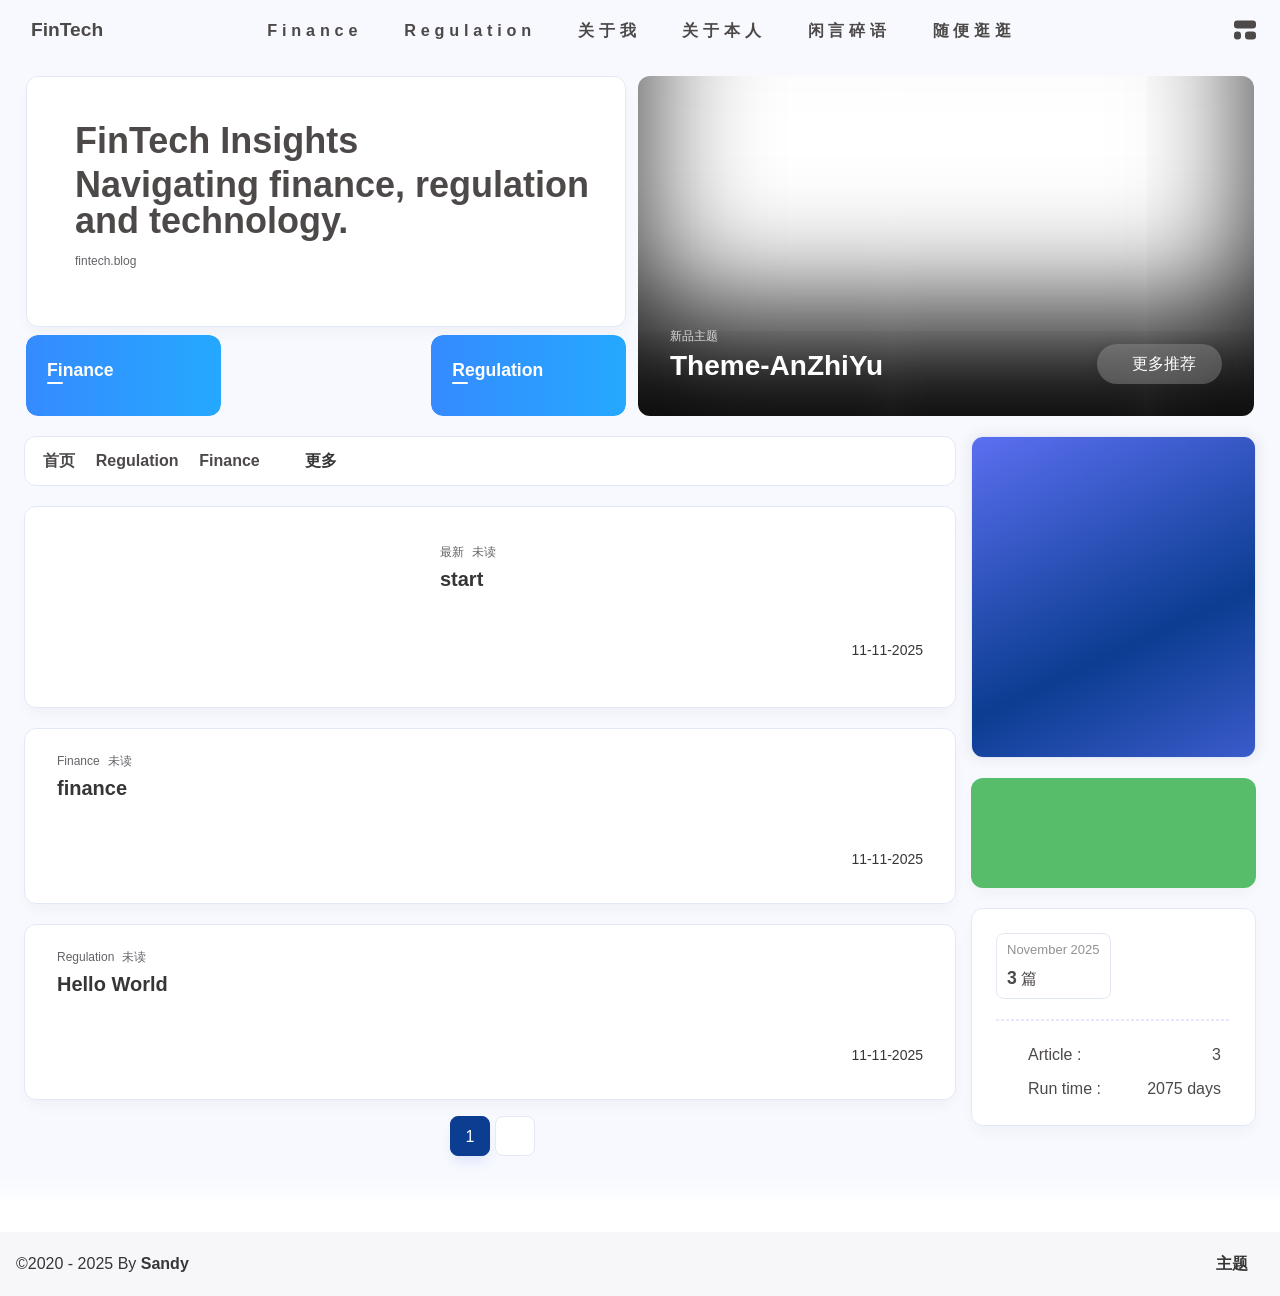
==== commit eebcc061: "Site updated: 2025-11-11 18:34:56" ====
--- a/index.html
+++ b/index.html
@@ -1,21 +1,21 @@
-<!DOCTYPE html><html lang="en" data-theme="light"><head><meta charset="UTF-8"><meta http-equiv="X-UA-Compatible" content="IE=edge"><meta name="viewport" content="width=device-width, initial-scale=1.0, user-scalable=no"><title>FinTech</title><meta name="keywords" content="Finance, Regulation, Web3, AI, Blockchain"><meta name="author" content="Sandy"><meta name="copyright" content="Sandy"><meta name="format-detection" content="telephone=no"><meta name="theme-color" content="#f7f9fe"><meta name="mobile-web-app-capable" content="yes"><meta name="apple-touch-fullscreen" content="yes"><meta name="apple-mobile-web-app-title" content="FinTech"><meta name="application-name" content="FinTech"><meta name="apple-mobile-web-app-capable" content="yes"><meta name="apple-mobile-web-app-status-bar-style" content="#f7f9fe"><meta property="og:type" content="website"><meta property="og:title" content="FinTech"><meta property="og:url" content="http://example.com/index.html"><meta property="og:site_name" content="FinTech"><meta property="og:description" content="FinTech Blog"><meta property="og:locale" content="en"><meta property="og:image" content="https://bu.dusays.com/2023/04/27/64496e511b09c.jpg"><meta property="article:author" content="Sandy"><meta property="article:tag" content="Finance, Regulation, Web3, AI, Blockchain"><meta name="twitter:card" content="summary"><meta name="twitter:image" content="https://bu.dusays.com/2023/04/27/64496e511b09c.jpg"><meta name="description" content="FinTech Blog"><link rel="shortcut icon" href="/favicon.ico"><link rel="canonical" href="http://example.com/"><link rel="preconnect" href="//cdn.cbd.int"/><meta name="google-site-verification" content="xxx"/><meta name="baidu-site-verification" content="code-xxx"/><meta name="msvalidate.01" content="xxx"/><link rel="stylesheet" href="/css/index.css"><link rel="stylesheet" href="https://cdn.cbd.int/node-snackbar@0.1.16/dist/snackbar.min.css" media="print" onload="this.media='all'"><link rel="stylesheet" href="https://cdn.cbd.int/@fancyapps/ui@5.0.28/dist/fancybox/fancybox.css" media="print" onload="this.media='all'"><script>const GLOBAL_CONFIG = {
+<!DOCTYPE html><html lang="en" data-theme="light"><head><meta charset="UTF-8"><meta http-equiv="X-UA-Compatible" content="IE=edge"><meta name="viewport" content="width=device-width, initial-scale=1.0, user-scalable=no"><title>FinTech</title><meta name="keywords" content="Finance, Regulation, Web3, AI, Blockchain"><meta name="author" content="Sandy"><meta name="copyright" content="Sandy"><meta name="format-detection" content="telephone=no"><meta name="theme-color" content="#F4F7FB"><meta name="mobile-web-app-capable" content="yes"><meta name="apple-touch-fullscreen" content="yes"><meta name="apple-mobile-web-app-title" content="FinTech"><meta name="application-name" content="FinTech"><meta name="apple-mobile-web-app-capable" content="yes"><meta name="apple-mobile-web-app-status-bar-style" content="#F4F7FB"><meta property="og:type" content="website"><meta property="og:title" content="FinTech"><meta property="og:url" content="http://example.com/index.html"><meta property="og:site_name" content="FinTech"><meta property="og:description" content="FinTech Blog"><meta property="og:locale" content="en"><meta property="og:image" content="https://bu.dusays.com/2023/04/27/64496e511b09c.jpg"><meta property="article:author" content="Sandy"><meta property="article:tag" content="Finance, Regulation, Web3, AI, Blockchain"><meta name="twitter:card" content="summary"><meta name="twitter:image" content="https://bu.dusays.com/2023/04/27/64496e511b09c.jpg"><meta name="description" content="FinTech Blog"><link rel="shortcut icon" href="/favicon.ico"><link rel="canonical" href="http://example.com/"><link rel="preconnect" href="//cdn.cbd.int"/><meta name="google-site-verification" content="xxx"/><meta name="baidu-site-verification" content="code-xxx"/><meta name="msvalidate.01" content="xxx"/><link rel="stylesheet" href="/css/index.css"><link rel="stylesheet" href="https://cdn.cbd.int/node-snackbar@0.1.16/dist/snackbar.min.css" media="print" onload="this.media='all'"><link rel="stylesheet" href="https://cdn.cbd.int/@fancyapps/ui@5.0.28/dist/fancybox/fancybox.css" media="print" onload="this.media='all'"><script>const GLOBAL_CONFIG = {
   linkPageTop: undefined,
-  peoplecanvas: {"enable":true,"img":"https://upload-bbs.miyoushe.com/upload/2024/07/27/125766904/ba62475f396df9de3316a08ed9e65d86_5680958632268053399..png"},
-  postHeadAiDescription: {"enable":true,"gptName":"AnZhiYu","mode":"local","switchBtn":false,"btnLink":"https://afdian.net/item/886a79d4db6711eda42a52540025c377","randomNum":3,"basicWordCount":1000,"key":"xxxx","Referer":"https://xx.xx/"},
-  diytitle: {"enable":true,"leaveTitle":"w(ﾟДﾟ)w 不要走！再看看嘛！","backTitle":"♪(^∇^*)欢迎肥来！"},
+  peoplecanvas: undefined,
+  postHeadAiDescription: undefined,
+  diytitle: undefined,
   LA51: undefined,
   greetingBox: undefined,
   twikooEnvId: '',
   commentBarrageConfig:undefined,
   music_page_default: "nav_music",
   root: '/',
-  preloader: {"source":3},
+  preloader: undefined,
   friends_vue_info: undefined,
-  navMusic: true,
+  navMusic: false,
   mainTone: undefined,
   authorStatus: undefined,
   algolia: undefined,
-  localSearch: {"path":"/search.xml","preload":true,"languages":{"hits_empty":"We didn't find any results for the search: ${query}"}},
+  localSearch: {"path":"/search.xml","preload":false,"languages":{"hits_empty":"We didn't find any results for the search: ${query}"}},
   translate: {"defaultEncoding":2,"translateDelay":0,"msgToTraditionalChinese":"繁","msgToSimplifiedChinese":"简","rightMenuMsgToTraditionalChinese":"转为繁体","rightMenuMsgToSimplifiedChinese":"转为简体"},
   noticeOutdate: undefined,
   highlight: {"plugin":"highlight.js","highlightCopy":true,"highlightLang":true,"highlightHeightLimit":330},
@@ -60,7 +60,7 @@
   isHome: true,
   isHighlightShrink: false,
   isToc: false,
-  postUpdate: '2025-11-11 17:34:34',
+  postUpdate: '2025-11-11 18:34:36',
   postMainColor: '',
 }</script><noscript><style type="text/css">
   #nav {
@@ -141,13 +141,13 @@
       win.activateDarkMode = () => {
         document.documentElement.setAttribute('data-theme', 'dark')
         if (document.querySelector('meta[name="theme-color"]') !== null) {
-          document.querySelector('meta[name="theme-color"]').setAttribute('content', '#18171d')
+          document.querySelector('meta[name="theme-color"]').setAttribute('content', '#0A1633')
         }
       }
       win.activateLightMode = () => {
         document.documentElement.setAttribute('data-theme', 'light')
         if (document.querySelector('meta[name="theme-color"]') !== null) {
-          document.querySelector('meta[name="theme-color"]').setAttribute('content', '#f7f9fe')
+          document.querySelector('meta[name="theme-color"]').setAttribute('content', '#F4F7FB')
         }
       }
       const t = saveToLocal.get('theme')
@@ -189,21 +189,7 @@
         }
       }
       detectApple()
-    })(window)</script><meta name="generator" content="Hexo 8.1.1"></head><body data-type="anzhiyu"><div id="web_bg"></div><div id="an_music_bg"></div><div id="loading-box" onclick="document.getElementById(&quot;loading-box&quot;).classList.add(&quot;loaded&quot;)"><div class="loading-bg"><img class="loading-img nolazyload" alt="加载头像" src="https://npm.elemecdn.com/anzhiyu-blog-static@1.0.4/img/avatar.jpg"/><div class="loading-image-dot"></div></div></div><script>const preloader = {
-  endLoading: () => {
-    document.getElementById('loading-box').classList.add("loaded");
-  },
-  initLoading: () => {
-    document.getElementById('loading-box').classList.remove("loaded")
-  }
-}
-window.addEventListener('load',()=> { preloader.endLoading() })
-setTimeout(function(){preloader.endLoading();},10000)
-
-if (true) {
-  document.addEventListener('pjax:send', () => { preloader.initLoading() })
-  document.addEventListener('pjax:complete', () => { preloader.endLoading() })
-}</script><link rel="stylesheet" href="https://cdn.cbd.int/anzhiyu-theme-static@1.1.10/progress_bar/progress_bar.css"/><script async="async" src="https://cdn.cbd.int/pace-js@1.2.4/pace.min.js" data-pace-options="{ &quot;restartOnRequestAfter&quot;:false,&quot;eventLag&quot;:false}"></script><div class="page" id="body-wrap"><header class="not-top-img" id="page-header"><nav id="nav"><div id="nav-group"><span id="blog_name"><a id="site-name" href="/" accesskey="h"><div class="title">FinTech</div><i class="anzhiyufont anzhiyu-icon-house-chimney"></i></a></span><div class="mask-name-container"><div id="name-container"><a id="page-name" href="javascript:anzhiyu.scrollToDest(0, 500)">PAGE_NAME</a></div></div><div id="menus"><div class="menus_items"><div class="menus_item"><a class="site-page faa-parent animated-hover" href="/categories/Finance/"><span> Finance</span></a></div><div class="menus_item"><a class="site-page faa-parent animated-hover" href="/categories/Regulation/"><span> Regulation</span></a></div></div></div><div id="nav-right"><div class="nav-button" id="randomPost_button"><a class="site-page" onclick="toRandomPost()" title="随机前往一个文章" href="javascript:void(0);"><i class="anzhiyufont anzhiyu-icon-dice"></i></a></div><div class="nav-button" id="search-button"><a class="site-page social-icon search" href="javascript:void(0);" title="搜索🔍" accesskey="s"><i class="anzhiyufont anzhiyu-icon-magnifying-glass"></i><span> Search</span></a></div><input id="center-console" type="checkbox"/><label class="widget" for="center-console" title="中控台" onclick="anzhiyu.switchConsole();"><i class="left"></i><i class="widget center"></i><i class="widget right"></i></label><div id="console"><div class="console-card-group-reward"><ul class="reward-all console-card"><li class="reward-item"><a href="https://npm.elemecdn.com/anzhiyu-blog@1.1.6/img/post/common/qrcode-weichat.png" target="_blank"><img class="post-qr-code-img" alt="微信" src= "[data-uri]" onerror="this.onerror=null,this.src=&quot;/img/404.jpg&quot;" data-lazy-src="https://npm.elemecdn.com/anzhiyu-blog@1.1.6/img/post/common/qrcode-weichat.png"/></a><div class="post-qr-code-desc">微信</div></li><li class="reward-item"><a href="https://npm.elemecdn.com/anzhiyu-blog@1.1.6/img/post/common/qrcode-alipay.png" target="_blank"><img class="post-qr-code-img" alt="支付宝" src= "[data-uri]" onerror="this.onerror=null,this.src=&quot;/img/404.jpg&quot;" data-lazy-src="https://npm.elemecdn.com/anzhiyu-blog@1.1.6/img/post/common/qrcode-alipay.png"/></a><div class="post-qr-code-desc">支付宝</div></li></ul></div><div class="console-card-group"><div class="console-card-group-left"><div class="console-card" id="card-newest-comments"><div class="card-content"><div class="author-content-item-tips">互动</div><span class="author-content-item-title"> Newest Comments</span></div><div class="aside-list"><span>loading...</span></div></div></div><div class="console-card-group-right"><div class="console-card tags"><div class="card-content"><div class="author-content-item-tips">兴趣点</div><span class="author-content-item-title">寻找你感兴趣的领域</span></div></div><div class="console-card history"><div class="item-headline"><i class="anzhiyufont anzhiyu-icon-box-archiv"></i><span>文章</span></div><div class="card-archives"><div class="item-headline"><i class="anzhiyufont anzhiyu-icon-archive"></i><span>Archives</span></div><ul class="card-archive-list"><li class="card-archive-list-item"><a class="card-archive-list-link" href="/archives/2025/11/"><span class="card-archive-list-date">November 2025</span><div class="card-archive-list-count-group"><span class="card-archive-list-count">3</span><span>篇</span></div></a></li></ul></div><hr/></div></div></div><div class="button-group"><div class="console-btn-item"><a class="darkmode_switchbutton" title="显示模式切换" href="javascript:void(0);"><i class="anzhiyufont anzhiyu-icon-moon"></i></a></div><div class="console-btn-item" id="consoleHideAside" onclick="anzhiyu.hideAsideBtn()" title="边栏显示控制"><a class="asideSwitch"><i class="anzhiyufont anzhiyu-icon-arrows-left-right"></i></a></div><div class="console-btn-item" id="consoleMusic" onclick="anzhiyu.musicToggle()" title="音乐开关"><a class="music-switch"><i class="anzhiyufont anzhiyu-icon-music"></i></a></div></div><div class="console-mask" onclick="anzhiyu.hideConsole()" href="javascript:void(0);"></div></div><div class="nav-button" id="nav-totop"><a class="totopbtn" href="javascript:void(0);"><i class="anzhiyufont anzhiyu-icon-arrow-up"></i><span id="percent" onclick="anzhiyu.scrollToDest(0,500)">0</span></a></div><div id="toggle-menu"><a class="site-page" href="javascript:void(0);" title="切换"><i class="anzhiyufont anzhiyu-icon-bars"></i></a></div></div></div></nav></header><main id="blog-container"><div id="home_top"><div class="swiper_container_card" style="height: auto;width: 100%"><div id="bannerGroup"><div id="random-banner"><canvas id="peoplecanvas"></canvas><a id="random-hover" href="javascript:toRandomPost()"><i class="anzhiyufont anzhiyu-icon-paper-plane"></i><div class="bannerText">随便逛逛<i class="anzhiyufont anzhiyu-icon-arrow-right"></i></div></a></div><div class="categoryGroup"><div class="categoryItem" style="box-shadow:var(--anzhiyu-shadow-blue)"><a class="categoryButton blue" href="/categories/%E5%89%8D%E7%AB%AF%E5%BC%80%E5%8F%91/"><span class="categoryButtonText">前端</span><i class="anzhiyufont anzhiyu-icon-dove"></i></a></div><div class="categoryItem" style="box-shadow:var(--anzhiyu-shadow-red)"><a class="categoryButton red" href="/categories/%E5%A4%A7%E5%AD%A6%E7%94%9F%E6%B6%AF/"><span class="categoryButtonText">大学</span><i class="anzhiyufont anzhiyu-icon-fire"></i></a></div><div class="categoryItem" style="box-shadow:var(--anzhiyu-shadow-green)"><a class="categoryButton green" href="/categories/%E7%94%9F%E6%B4%BB%E6%97%A5%E5%B8%B8/"><span class="categoryButtonText">生活</span><i class="anzhiyufont anzhiyu-icon-book"></i></a></div></div></div><div class="topGroup"><div class="recent-post-item" onclick="pjax.loadUrl(&quot;/2025/11/11/start/&quot;)"><div class="post_cover left_radius"><a href="2025/11/11/start/" title="start"><span class="recent-post-top-text">荐</span><img class="post_bg" onerror="this.onerror=null;this.src='/img/404.jpg'" alt="cover" src= "[data-uri]" onerror="this.onerror=null,this.src=&quot;/img/404.jpg&quot;" data-lazy-src="https://img.090227.xyz/file/ae62475a131f3734a201c.png"></a></div><div class="recent-post-info"><a class="article-title" href="2025/11/11/start/" title="start">start</a></div></div><div class="recent-post-item" onclick="pjax.loadUrl(&quot;/2025/11/11/finance/&quot;)"><div class="post_cover left_radius"><a href="2025/11/11/finance/" title="finance"><span class="recent-post-top-text">荐</span><img class="post_bg" onerror="this.onerror=null;this.src='/img/404.jpg'" alt="cover"></a></div><div class="recent-post-info"><a class="article-title" href="2025/11/11/finance/" title="finance">finance</a></div></div><div class="recent-post-item" onclick="pjax.loadUrl(&quot;/2025/11/11/hello-world/&quot;)"><div class="post_cover left_radius"><a href="2025/11/11/hello-world/" title="Hello World"><span class="recent-post-top-text">荐</span><img class="post_bg" onerror="this.onerror=null;this.src='/img/404.jpg'" alt="cover"></a></div><div class="recent-post-info"><a class="article-title" href="2025/11/11/hello-world/" title="Hello World">Hello World</a></div></div><a class="todayCard" id="todayCard" target="_blank" rel="noopener" href="https://docs.anheyu.com/" style="z-index: 1;"><div class="todayCard-info"><div class="todayCard-tips">新品主题</div><div class="todayCard-title">Theme-AnZhiYu</div></div><img class="todayCard-cover" src= "[data-uri]" onerror="this.onerror=null,this.src=&quot;/img/404.jpg&quot;" data-lazy-src="https://bu.dusays.com/2023/05/13/645fa3cf90d70.webp" onerror="this.onerror=null;this.src='/img/404.jpg'" alt="封面"><div class="banner-button-group"><div class="banner-button" onclick="event.stopPropagation();event.preventDefault();anzhiyu.hideTodayCard();"><i class="anzhiyufont anzhiyu-icon-arrow-circle-right"></i><span class="banner-button-text">更多推荐</span></div></div></a></div><link rel="stylesheet"></div></div><div class="layout" id="content-inner"><div class="recent-posts" id="recent-posts"><div id="categoryBar"><div class="category-bar" id="category-bar"><div id="catalog-bar"><div id="catalog-list"><div class="catalog-list-item" id="首页"><a href="/">首页</a></div>
+    })(window)</script><meta name="generator" content="Hexo 8.1.1"></head><body data-type="anzhiyu"><div id="web_bg"></div><div id="an_music_bg"></div><div class="page" id="body-wrap"><header class="not-top-img" id="page-header"><nav id="nav"><div id="nav-group"><span id="blog_name"><a id="site-name" href="/" accesskey="h"><div class="title">FinTech</div><i class="anzhiyufont anzhiyu-icon-house-chimney"></i></a></span><div class="mask-name-container"><div id="name-container"><a id="page-name" href="javascript:anzhiyu.scrollToDest(0, 500)">PAGE_NAME</a></div></div><div id="menus"><div class="menus_items"><div class="menus_item"><a class="site-page faa-parent animated-hover" href="/categories/Finance/"><span> Finance</span></a></div><div class="menus_item"><a class="site-page faa-parent animated-hover" href="/categories/Regulation/"><span> Regulation</span></a></div><div class="menus_item"><a class="site-page faa-parent animated-hover" href="/about/"><span> 关于我</span></a></div><div class="menus_item"><a class="site-page faa-parent animated-hover" href="/about/"><span> 关于本人</span></a></div><div class="menus_item"><a class="site-page faa-parent animated-hover" href="/essay/"><span> 闲言碎语</span></a></div><div class="menus_item"><a class="site-page faa-parent animated-hover" href="javascript:toRandomPost()"><span> 随便逛逛</span></a></div></div></div><div id="nav-right"><div class="nav-button" id="randomPost_button"><a class="site-page" onclick="toRandomPost()" title="随机前往一个文章" href="javascript:void(0);"><i class="anzhiyufont anzhiyu-icon-dice"></i></a></div><div class="nav-button" id="search-button"><a class="site-page social-icon search" href="javascript:void(0);" title="搜索🔍" accesskey="s"><i class="anzhiyufont anzhiyu-icon-magnifying-glass"></i><span> Search</span></a></div><input id="center-console" type="checkbox"/><label class="widget" for="center-console" title="中控台" onclick="anzhiyu.switchConsole();"><i class="left"></i><i class="widget center"></i><i class="widget right"></i></label><div id="console"><div class="console-card-group-reward"><ul class="reward-all console-card"><li class="reward-item"><a href="https://npm.elemecdn.com/anzhiyu-blog@1.1.6/img/post/common/qrcode-weichat.png" target="_blank"><img class="post-qr-code-img" alt="微信" src= "[data-uri]" onerror="this.onerror=null,this.src=&quot;/img/404.jpg&quot;" data-lazy-src="https://npm.elemecdn.com/anzhiyu-blog@1.1.6/img/post/common/qrcode-weichat.png"/></a><div class="post-qr-code-desc">微信</div></li><li class="reward-item"><a href="https://npm.elemecdn.com/anzhiyu-blog@1.1.6/img/post/common/qrcode-alipay.png" target="_blank"><img class="post-qr-code-img" alt="支付宝" src= "[data-uri]" onerror="this.onerror=null,this.src=&quot;/img/404.jpg&quot;" data-lazy-src="https://npm.elemecdn.com/anzhiyu-blog@1.1.6/img/post/common/qrcode-alipay.png"/></a><div class="post-qr-code-desc">支付宝</div></li></ul></div><div class="console-card-group"><div class="console-card-group-left"><div class="console-card" id="card-newest-comments"><div class="card-content"><div class="author-content-item-tips">互动</div><span class="author-content-item-title"> Newest Comments</span></div><div class="aside-list"><span>loading...</span></div></div></div><div class="console-card-group-right"><div class="console-card tags"><div class="card-content"><div class="author-content-item-tips">兴趣点</div><span class="author-content-item-title">寻找你感兴趣的领域</span></div></div><div class="console-card history"><div class="item-headline"><i class="anzhiyufont anzhiyu-icon-box-archiv"></i><span>文章</span></div><div class="card-archives"><div class="item-headline"><i class="anzhiyufont anzhiyu-icon-archive"></i><span>Archives</span></div><ul class="card-archive-list"><li class="card-archive-list-item"><a class="card-archive-list-link" href="/archives/2025/11/"><span class="card-archive-list-date">November 2025</span><div class="card-archive-list-count-group"><span class="card-archive-list-count">3</span><span>篇</span></div></a></li></ul></div><hr/></div></div></div><div class="button-group"><div class="console-btn-item"><a class="darkmode_switchbutton" title="显示模式切换" href="javascript:void(0);"><i class="anzhiyufont anzhiyu-icon-moon"></i></a></div><div class="console-btn-item" id="consoleHideAside" onclick="anzhiyu.hideAsideBtn()" title="边栏显示控制"><a class="asideSwitch"><i class="anzhiyufont anzhiyu-icon-arrows-left-right"></i></a></div></div><div class="console-mask" onclick="anzhiyu.hideConsole()" href="javascript:void(0);"></div></div><div class="nav-button" id="nav-totop"><a class="totopbtn" href="javascript:void(0);"><i class="anzhiyufont anzhiyu-icon-arrow-up"></i><span id="percent" onclick="anzhiyu.scrollToDest(0,500)">0</span></a></div><div id="toggle-menu"><a class="site-page" href="javascript:void(0);" title="切换"><i class="anzhiyufont anzhiyu-icon-bars"></i></a></div></div></div></nav></header><main id="blog-container"><div id="home_top"><div class="swiper_container_card" style="height: auto;width: 100%"><div id="bannerGroup"><div id="random-banner"><div class="banners-title"><div class="banners-title-big">FinTech Insights</div><div class="banners-title-big">Navigating finance, regulation and technology.</div><div class="banners-title-small">fintech.blog</div></div><a id="random-hover" href="javascript:toRandomPost()"><i class="anzhiyufont anzhiyu-icon-paper-plane"></i><div class="bannerText">随便逛逛<i class="anzhiyufont anzhiyu-icon-arrow-right"></i></div></a></div><div class="categoryGroup"><div class="categoryItem" style="box-shadow:rgba(11, 61, 145, 0.15)"><a class="categoryButton blue" href="/categories/Finance/"><span class="categoryButtonText">Finance</span><i class="anzhiyufont anzhiyu-icon-box-archive"></i></a></div><div class="categoryItem" style="box-shadow:rgba(6, 39, 95, 0.15)"><a class="categoryButton blue" href="/categories/Regulation/"><span class="categoryButtonText">Regulation</span><i class="anzhiyufont anzhiyu-icon-shapes"></i></a></div></div></div><div class="topGroup"><div class="recent-post-item" onclick="pjax.loadUrl(&quot;/2025/11/11/start/&quot;)"><div class="post_cover left_radius"><a href="2025/11/11/start/" title="start"><span class="recent-post-top-text">荐</span><img class="post_bg" onerror="this.onerror=null;this.src='/img/404.jpg'" alt="cover" src= "[data-uri]" onerror="this.onerror=null,this.src=&quot;/img/404.jpg&quot;" data-lazy-src="https://img.090227.xyz/file/ae62475a131f3734a201c.png"></a></div><div class="recent-post-info"><a class="article-title" href="2025/11/11/start/" title="start">start</a></div></div><div class="recent-post-item" onclick="pjax.loadUrl(&quot;/2025/11/11/finance/&quot;)"><div class="post_cover left_radius"><a href="2025/11/11/finance/" title="finance"><span class="recent-post-top-text">荐</span><img class="post_bg" onerror="this.onerror=null;this.src='/img/404.jpg'" alt="cover"></a></div><div class="recent-post-info"><a class="article-title" href="2025/11/11/finance/" title="finance">finance</a></div></div><div class="recent-post-item" onclick="pjax.loadUrl(&quot;/2025/11/11/hello-world/&quot;)"><div class="post_cover left_radius"><a href="2025/11/11/hello-world/" title="Hello World"><span class="recent-post-top-text">荐</span><img class="post_bg" onerror="this.onerror=null;this.src='/img/404.jpg'" alt="cover"></a></div><div class="recent-post-info"><a class="article-title" href="2025/11/11/hello-world/" title="Hello World">Hello World</a></div></div><a class="todayCard" id="todayCard" target="_blank" rel="noopener" href="https://docs.anheyu.com/" style="z-index: 1;"><div class="todayCard-info"><div class="todayCard-tips">新品主题</div><div class="todayCard-title">Theme-AnZhiYu</div></div><img class="todayCard-cover" src= "[data-uri]" onerror="this.onerror=null,this.src=&quot;/img/404.jpg&quot;" data-lazy-src="https://bu.dusays.com/2023/05/13/645fa3cf90d70.webp" onerror="this.onerror=null;this.src='/img/404.jpg'" alt="封面"><div class="banner-button-group"><div class="banner-button" onclick="event.stopPropagation();event.preventDefault();anzhiyu.hideTodayCard();"><i class="anzhiyufont anzhiyu-icon-arrow-circle-right"></i><span class="banner-button-text">更多推荐</span></div></div></a></div><link rel="stylesheet"></div></div><div class="layout" id="content-inner"><div class="recent-posts" id="recent-posts"><div id="categoryBar"><div class="category-bar" id="category-bar"><div id="catalog-bar"><div id="catalog-list"><div class="catalog-list-item" id="首页"><a href="/">首页</a></div>
     <div class="catalog-list-item" id="/categories/Regulation/">
       <a href="/categories/Regulation/">
         Regulation
@@ -247,85 +233,7 @@
 Deploy to remote sites1$ hexo deploy
 
 More info: Deployment
-</div></div></div><nav id="pagination"><div class="pagination"><span class="page-number current">1</span><div class="toPageGroup"><input id="toPageText" oninput="value=value.replace(/[^0-9]/g,'')" maxlength="3" onkeyup="this.value=this.value.replace(/[^u4e00-u9fa5w]/g,'')" aria-label="toPage"><a id="toPageButton" onclick="anzhiyu.toPage()"><i class="anzhiyufont anzhiyu-icon-angles-right" style="font-weight: inherit; font-size: 1rem;"></i></a></div></div></nav></div><div class="aside-content" id="aside-content"><div class="card-widget card-info"><div class="card-content"><div class="author-info-avatar"><img class="avatar-img" src= "[data-uri]" onerror="this.onerror=null,this.src=&quot;/img/404.jpg&quot;" data-lazy-src="https://bu.dusays.com/2023/04/27/64496e511b09c.jpg" onerror="this.onerror=null;this.src='/img/friend_404.gif'" alt="avatar"/></div><div class="author-info__description">FinTech Blog</div></div></div><div class="card-widget anzhiyu-right-widget" id="card-wechat" onclick="null"><div id="flip-wrapper"><div id="flip-content"><div class="face" style="background: url(https://bu.dusays.com/2023/01/13/63c02edf44033.png) center center / 100% no-repeat"></div><div class="back face" style="background: url(https://bu.dusays.com/2023/05/13/645fa415e8694.png) center center / 100% no-repeat"></div></div></div></div><div class="sticky_layout"><div class="card-widget"><div class="card-archives"><div class="item-headline"><i class="anzhiyufont anzhiyu-icon-archive"></i><span>Archives</span></div><ul class="card-archive-list"><li class="card-archive-list-item"><a class="card-archive-list-link" href="/archives/2025/11/"><span class="card-archive-list-date">November 2025</span><div class="card-archive-list-count-group"><span class="card-archive-list-count">3</span><span>篇</span></div></a></li></ul></div><hr/><div class="card-webinfo"><div class="item-headline"><i class="anzhiyufont anzhiyu-icon-chart-line"></i><span>Info</span></div><div class="webinfo"><div class="webinfo-item"><div class="webinfo-item-title"><i class="anzhiyufont anzhiyu-icon-file-lines"></i><div class="item-name">Article :</div></div><div class="item-count">3</div></div><div class="webinfo-item"><div class="webinfo-item-title"><i class="anzhiyufont anzhiyu-icon-stopwatch"></i><div class="item-name">Run time :</div></div><div class="item-count" id="runtimeshow" data-publishDate="2021-03-31T22:00:00.000Z"><i class="anzhiyufont anzhiyu-icon-spinner anzhiyu-spin"></i></div></div></div></div></div></div></div></div></main><footer id="footer"><div id="footer-wrap"></div><div id="footer-bar"><div class="footer-bar-links"><div class="footer-bar-left"><div id="footer-bar-tips"><div class="copyright">&copy;2020 - 2025 By <a class="footer-bar-link" href="/" title="Sandy" target="_blank">Sandy</a></div></div><div id="footer-type-tips"></div></div><div class="footer-bar-right"><a class="footer-bar-link" target="_blank" rel="noopener" href="https://github.com/anzhiyu-c/hexo-theme-anzhiyu" title="主题">主题</a></div></div></div></footer></div><div id="sidebar"><div id="menu-mask"></div><div id="sidebar-menus"><div class="sidebar-site-data site-data is-center"><a href="/archives/" title="archive"><div class="headline">Articles</div><div class="length-num">3</div></a><a href="/tags/" title="tag"><div class="headline">Tags</div><div class="length-num">0</div></a><a href="/categories/" title="category"><div class="headline">Categories</div><div class="length-num">2</div></a></div><span class="sidebar-menu-item-title">Function</span><div class="sidebar-menu-item"><a class="darkmode_switchbutton menu-child" href="javascript:void(0);" title="Display Mode"><i class="anzhiyufont anzhiyu-icon-circle-half-stroke"></i><span>Display Mode</span></a></div><div class="back-menu-list-groups"><div class="back-menu-list-group"><div class="back-menu-list-title">网页</div><div class="back-menu-list"><a class="back-menu-item" target="_blank" rel="noopener" href="https://blog.anheyu.com/" title="博客"><img class="back-menu-item-icon" src= "[data-uri]" onerror="this.onerror=null,this.src=&quot;/img/404.jpg&quot;" data-lazy-src="/img/favicon.ico" alt="博客"/><span class="back-menu-item-text">博客</span></a></div></div><div class="back-menu-list-group"><div class="back-menu-list-title">项目</div><div class="back-menu-list"><a class="back-menu-item" target="_blank" rel="noopener" href="https://image.anheyu.com/" title="安知鱼图床"><img class="back-menu-item-icon" src= "[data-uri]" onerror="this.onerror=null,this.src=&quot;/img/404.jpg&quot;" data-lazy-src="https://image.anheyu.com/favicon.ico" alt="安知鱼图床"/><span class="back-menu-item-text">安知鱼图床</span></a></div></div></div><div class="menus_items"><div class="menus_item"><a class="site-page faa-parent animated-hover" href="/categories/Finance/"><span> Finance</span></a></div><div class="menus_item"><a class="site-page faa-parent animated-hover" href="/categories/Regulation/"><span> Regulation</span></a></div></div><span class="sidebar-menu-item-title">标签</span></div></div><div id="rightside"><div id="rightside-config-hide"><button id="translateLink" type="button" title="Switch Between Traditional Chinese And Simplified Chinese">繁</button><button id="darkmode" type="button" title="Switch Between Light And Dark Mode"><i class="anzhiyufont anzhiyu-icon-circle-half-stroke"></i></button><button id="hide-aside-btn" type="button" title="Toggle between single-column and double-column"><i class="anzhiyufont anzhiyu-icon-arrows-left-right"></i></button></div><div id="rightside-config-show"><button id="rightside-config" type="button" title="Setting"><i class="anzhiyufont anzhiyu-icon-gear"></i></button><button id="go-up" type="button" title="Back To Top"><i class="anzhiyufont anzhiyu-icon-arrow-up"></i></button></div></div><div id="nav-music"><a id="nav-music-hoverTips" onclick="anzhiyu.musicToggle()" accesskey="m">播放音乐</a><div id="console-music-bg"></div><meting-js id="8152976493" server="netease" type="playlist" mutex="true" preload="none" theme="var(--anzhiyu-main)" data-lrctype="0" order="random" volume="0.7"></meting-js></div><div id="local-search"><div class="search-dialog"><nav class="search-nav"><span class="search-dialog-title">Search</span><span id="loading-status"></span><button class="search-close-button"><i class="anzhiyufont anzhiyu-icon-xmark"></i></button></nav><div class="is-center" id="loading-database"><i class="anzhiyufont anzhiyu-icon-spinner anzhiyu-pulse-icon"></i><span>  Loading the Database</span></div><div class="search-wrap"><div id="local-search-input"><div class="local-search-box"><input class="local-search-box--input" placeholder="Search for Posts" type="text"/></div></div><hr/><div id="local-search-results"></div></div></div><div id="search-mask"></div></div><div id="rightMenu"><div class="rightMenu-group rightMenu-small"><div class="rightMenu-item" id="menu-backward"><i class="anzhiyufont anzhiyu-icon-arrow-left"></i></div><div class="rightMenu-item" id="menu-forward"><i class="anzhiyufont anzhiyu-icon-arrow-right"></i></div><div class="rightMenu-item" id="menu-refresh"><i class="anzhiyufont anzhiyu-icon-arrow-rotate-right" style="font-size: 1rem;"></i></div><div class="rightMenu-item" id="menu-top"><i class="anzhiyufont anzhiyu-icon-arrow-up"></i></div></div><div class="rightMenu-group rightMenu-line rightMenuPlugin"><div class="rightMenu-item" id="menu-copytext"><i class="anzhiyufont anzhiyu-icon-copy"></i><span>复制选中文本</span></div><div class="rightMenu-item" id="menu-pastetext"><i class="anzhiyufont anzhiyu-icon-paste"></i><span>粘贴文本</span></div><a class="rightMenu-item" id="menu-commenttext"><i class="anzhiyufont anzhiyu-icon-comment-medical"></i><span>引用到评论</span></a><div class="rightMenu-item" id="menu-newwindow"><i class="anzhiyufont anzhiyu-icon-window-restore"></i><span>新窗口打开</span></div><div class="rightMenu-item" id="menu-copylink"><i class="anzhiyufont anzhiyu-icon-link"></i><span>复制链接地址</span></div><div class="rightMenu-item" id="menu-copyimg"><i class="anzhiyufont anzhiyu-icon-images"></i><span>复制此图片</span></div><div class="rightMenu-item" id="menu-downloadimg"><i class="anzhiyufont anzhiyu-icon-download"></i><span>下载此图片</span></div><div class="rightMenu-item" id="menu-newwindowimg"><i class="anzhiyufont anzhiyu-icon-window-restore"></i><span>新窗口打开图片</span></div><div class="rightMenu-item" id="menu-search"><i class="anzhiyufont anzhiyu-icon-magnifying-glass"></i><span>站内搜索</span></div><div class="rightMenu-item" id="menu-searchBaidu"><i class="anzhiyufont anzhiyu-icon-magnifying-glass"></i><span>百度搜索</span></div><div class="rightMenu-item" id="menu-music-toggle"><i class="anzhiyufont anzhiyu-icon-play"></i><span>播放音乐</span></div><div class="rightMenu-item" id="menu-music-back"><i class="anzhiyufont anzhiyu-icon-backward"></i><span>切换到上一首</span></div><div class="rightMenu-item" id="menu-music-forward"><i class="anzhiyufont anzhiyu-icon-forward"></i><span>切换到下一首</span></div><div class="rightMenu-item" id="menu-music-playlist" onclick="window.open(&quot;https://y.qq.com/n/ryqq/playlist/8802438608&quot;, &quot;_blank&quot;);" style="display: none;"><i class="anzhiyufont anzhiyu-icon-radio"></i><span>查看所有歌曲</span></div><div class="rightMenu-item" id="menu-music-copyMusicName"><i class="anzhiyufont anzhiyu-icon-copy"></i><span>复制歌名</span></div></div><div class="rightMenu-group rightMenu-line rightMenuOther"><a class="rightMenu-item menu-link" id="menu-randomPost"><i class="anzhiyufont anzhiyu-icon-shuffle"></i><span>随便逛逛</span></a><a class="rightMenu-item menu-link" href="/categories/"><i class="anzhiyufont anzhiyu-icon-cube"></i><span>博客分类</span></a><a class="rightMenu-item menu-link" href="/tags/"><i class="anzhiyufont anzhiyu-icon-tags"></i><span>文章标签</span></a></div><div class="rightMenu-group rightMenu-line rightMenuOther"><a class="rightMenu-item" id="menu-copy" href="javascript:void(0);"><i class="anzhiyufont anzhiyu-icon-copy"></i><span>复制地址</span></a><a class="rightMenu-item" id="menu-commentBarrage" href="javascript:void(0);"><i class="anzhiyufont anzhiyu-icon-message"></i><span class="menu-commentBarrage-text">关闭热评</span></a><a class="rightMenu-item" id="menu-darkmode" href="javascript:void(0);"><i class="anzhiyufont anzhiyu-icon-circle-half-stroke"></i><span class="menu-darkmode-text">深色模式</span></a><a class="rightMenu-item" id="menu-translate" href="javascript:void(0);"><i class="anzhiyufont anzhiyu-icon-language"></i><span>轉為繁體</span></a></div></div><div id="rightmenu-mask"></div><div><script src="/js/utils.js"></script><script src="/js/main.js"></script><script src="/js/tw_cn.js"></script><script src="https://cdn.cbd.int/@fancyapps/ui@5.0.28/dist/fancybox/fancybox.umd.js"></script><script src="https://cdn.cbd.int/instant.page@5.2.0/instantpage.js" type="module"></script><script src="https://cdn.cbd.int/vanilla-lazyload@17.8.5/dist/lazyload.iife.min.js"></script><script src="https://cdn.cbd.int/node-snackbar@0.1.16/dist/snackbar.min.js"></script><canvas id="universe"></canvas><script async src="https://npm.elemecdn.com/anzhiyu-theme-static@1.0.0/dark/dark.js"></script><script>// 消除控制台打印
-var HoldLog = console.log;
-console.log = function () {};
-let now1 = new Date();
-queueMicrotask(() => {
-  const Log = function () {
-    HoldLog.apply(console, arguments);
-  }; //在恢复前输出日志
-  const grt = new Date("04/01/2021 00:00:00"); //此处修改你的建站时间或者网站上线时间
-  now1.setTime(now1.getTime() + 250);
-  const days = (now1 - grt) / 1000 / 60 / 60 / 24;
-  const dnum = Math.floor(days);
-  const ascll = [
-    `欢迎使用安知鱼!`,
-    `生活明朗, 万物可爱`,
-    `
-        
-       █████╗ ███╗   ██╗███████╗██╗  ██╗██╗██╗   ██╗██╗   ██╗
-      ██╔══██╗████╗  ██║╚══███╔╝██║  ██║██║╚██╗ ██╔╝██║   ██║
-      ███████║██╔██╗ ██║  ███╔╝ ███████║██║ ╚████╔╝ ██║   ██║
-      ██╔══██║██║╚██╗██║ ███╔╝  ██╔══██║██║  ╚██╔╝  ██║   ██║
-      ██║  ██║██║ ╚████║███████╗██║  ██║██║   ██║   ╚██████╔╝
-      ╚═╝  ╚═╝╚═╝  ╚═══╝╚══════╝╚═╝  ╚═╝╚═╝   ╚═╝    ╚═════╝
-        
-        `,
-    "已上线",
-    dnum,
-    "天",
-    "©2020 By 安知鱼 V1.6.14",
-  ];
-  const ascll2 = [`NCC2-036`, `调用前置摄像头拍照成功，识别为【小笨蛋】.`, `Photo captured: `, `🤪`];
-
-  setTimeout(
-    Log.bind(
-      console,
-      `\n%c${ascll[0]} %c ${ascll[1]} %c ${ascll[2]} %c${ascll[3]}%c ${ascll[4]}%c ${ascll[5]}\n\n%c ${ascll[6]}\n`,
-      "color:#425AEF",
-      "",
-      "color:#425AEF",
-      "color:#425AEF",
-      "",
-      "color:#425AEF",
-      ""
-    )
-  );
-  setTimeout(
-    Log.bind(
-      console,
-      `%c ${ascll2[0]} %c ${ascll2[1]} %c \n${ascll2[2]} %c\n${ascll2[3]}\n`,
-      "color:white; background-color:#4fd953",
-      "",
-      "",
-      'background:url("https://npm.elemecdn.com/anzhiyu-blog@1.1.6/img/post/common/tinggge.gif") no-repeat;font-size:450%'
-    )
-  );
-
-  setTimeout(Log.bind(console, "%c WELCOME %c 你好，小笨蛋.", "color:white; background-color:#4f90d9", ""));
-
-  setTimeout(
-    console.warn.bind(
-      console,
-      "%c ⚡ Powered by 安知鱼 %c 你正在访问 Sandy 的博客.",
-      "color:white; background-color:#f0ad4e",
-      ""
-    )
-  );
-
-  setTimeout(Log.bind(console, "%c W23-12 %c 你已打开控制台.", "color:white; background-color:#4f90d9", ""));
-
-  setTimeout(
-    console.warn.bind(console, "%c S013-782 %c 你现在正处于监控中.", "color:white; background-color:#d9534f", "")
-  );
-});</script><script async src="/anzhiyu/random.js"></script><script src="/js/search/local-search.js"></script><div class="js-pjax"><script>if (typeof gsap === "object") {
-  getScript("/js/anzhiyu/people.js", {defer:true})
-} else {
-  getScript("https://cdn.cbd.int/anzhiyu-theme-static@1.0.0/gsap/gsap.min.js").then(()=>{
-    getScript("/js/anzhiyu/people.js", {defer:true})
-  });
-}</script><input type="hidden" name="page-type" id="page-type" value="anzhiyu"></div><script>var visitorMail = "";
+</div></div></div><nav id="pagination"><div class="pagination"><span class="page-number current">1</span><div class="toPageGroup"><input id="toPageText" oninput="value=value.replace(/[^0-9]/g,'')" maxlength="3" onkeyup="this.value=this.value.replace(/[^u4e00-u9fa5w]/g,'')" aria-label="toPage"><a id="toPageButton" onclick="anzhiyu.toPage()"><i class="anzhiyufont anzhiyu-icon-angles-right" style="font-weight: inherit; font-size: 1rem;"></i></a></div></div></nav></div><div class="aside-content" id="aside-content"><div class="card-widget card-info"><div class="card-content"><div class="author-info-avatar"><img class="avatar-img" src= "[data-uri]" onerror="this.onerror=null,this.src=&quot;/img/404.jpg&quot;" data-lazy-src="https://bu.dusays.com/2023/04/27/64496e511b09c.jpg" onerror="this.onerror=null;this.src='/img/friend_404.gif'" alt="avatar"/></div><div class="author-info__description">FinTech Blog</div></div></div><div class="card-widget anzhiyu-right-widget" id="card-wechat" onclick="null"><div id="flip-wrapper"><div id="flip-content"><div class="face" style="background: url(https://bu.dusays.com/2023/01/13/63c02edf44033.png) center center / 100% no-repeat"></div><div class="back face" style="background: url(https://bu.dusays.com/2023/05/13/645fa415e8694.png) center center / 100% no-repeat"></div></div></div></div><div class="sticky_layout"><div class="card-widget"><div class="card-archives"><div class="item-headline"><i class="anzhiyufont anzhiyu-icon-archive"></i><span>Archives</span></div><ul class="card-archive-list"><li class="card-archive-list-item"><a class="card-archive-list-link" href="/archives/2025/11/"><span class="card-archive-list-date">November 2025</span><div class="card-archive-list-count-group"><span class="card-archive-list-count">3</span><span>篇</span></div></a></li></ul></div><hr/><div class="card-webinfo"><div class="item-headline"><i class="anzhiyufont anzhiyu-icon-chart-line"></i><span>Info</span></div><div class="webinfo"><div class="webinfo-item"><div class="webinfo-item-title"><i class="anzhiyufont anzhiyu-icon-file-lines"></i><div class="item-name">Article :</div></div><div class="item-count">3</div></div><div class="webinfo-item"><div class="webinfo-item-title"><i class="anzhiyufont anzhiyu-icon-stopwatch"></i><div class="item-name">Run time :</div></div><div class="item-count" id="runtimeshow" data-publishDate="2021-03-31T22:00:00.000Z"><i class="anzhiyufont anzhiyu-icon-spinner anzhiyu-spin"></i></div></div></div></div></div></div></div></div></main><footer id="footer"><div id="footer-wrap"></div><div id="footer-bar"><div class="footer-bar-links"><div class="footer-bar-left"><div id="footer-bar-tips"><div class="copyright">&copy;2020 - 2025 By <a class="footer-bar-link" href="/" title="Sandy" target="_blank">Sandy</a></div></div><div id="footer-type-tips"></div></div><div class="footer-bar-right"><a class="footer-bar-link" target="_blank" rel="noopener" href="https://github.com/anzhiyu-c/hexo-theme-anzhiyu" title="主题">主题</a></div></div></div></footer></div><div id="sidebar"><div id="menu-mask"></div><div id="sidebar-menus"><div class="sidebar-site-data site-data is-center"><a href="/archives/" title="archive"><div class="headline">Articles</div><div class="length-num">3</div></a><a href="/tags/" title="tag"><div class="headline">Tags</div><div class="length-num">0</div></a><a href="/categories/" title="category"><div class="headline">Categories</div><div class="length-num">2</div></a></div><span class="sidebar-menu-item-title">Function</span><div class="sidebar-menu-item"><a class="darkmode_switchbutton menu-child" href="javascript:void(0);" title="Display Mode"><i class="anzhiyufont anzhiyu-icon-circle-half-stroke"></i><span>Display Mode</span></a></div><div class="back-menu-list-groups"><div class="back-menu-list-group"><div class="back-menu-list-title">网页</div><div class="back-menu-list"><a class="back-menu-item" target="_blank" rel="noopener" href="https://blog.anheyu.com/" title="博客"><img class="back-menu-item-icon" src= "[data-uri]" onerror="this.onerror=null,this.src=&quot;/img/404.jpg&quot;" data-lazy-src="/img/favicon.ico" alt="博客"/><span class="back-menu-item-text">博客</span></a></div></div><div class="back-menu-list-group"><div class="back-menu-list-title">项目</div><div class="back-menu-list"><a class="back-menu-item" target="_blank" rel="noopener" href="https://image.anheyu.com/" title="安知鱼图床"><img class="back-menu-item-icon" src= "[data-uri]" onerror="this.onerror=null,this.src=&quot;/img/404.jpg&quot;" data-lazy-src="https://image.anheyu.com/favicon.ico" alt="安知鱼图床"/><span class="back-menu-item-text">安知鱼图床</span></a></div></div></div><div class="menus_items"><div class="menus_item"><a class="site-page faa-parent animated-hover" href="/categories/Finance/"><span> Finance</span></a></div><div class="menus_item"><a class="site-page faa-parent animated-hover" href="/categories/Regulation/"><span> Regulation</span></a></div><div class="menus_item"><a class="site-page faa-parent animated-hover" href="/about/"><span> 关于我</span></a></div><div class="menus_item"><a class="site-page faa-parent animated-hover" href="/about/"><span> 关于本人</span></a></div><div class="menus_item"><a class="site-page faa-parent animated-hover" href="/essay/"><span> 闲言碎语</span></a></div><div class="menus_item"><a class="site-page faa-parent animated-hover" href="javascript:toRandomPost()"><span> 随便逛逛</span></a></div></div><span class="sidebar-menu-item-title">标签</span></div></div><div id="rightside"><div id="rightside-config-hide"><button id="translateLink" type="button" title="Switch Between Traditional Chinese And Simplified Chinese">繁</button><button id="darkmode" type="button" title="Switch Between Light And Dark Mode"><i class="anzhiyufont anzhiyu-icon-circle-half-stroke"></i></button><button id="hide-aside-btn" type="button" title="Toggle between single-column and double-column"><i class="anzhiyufont anzhiyu-icon-arrows-left-right"></i></button></div><div id="rightside-config-show"><button id="rightside-config" type="button" title="Setting"><i class="anzhiyufont anzhiyu-icon-gear"></i></button><button id="go-up" type="button" title="Back To Top"><i class="anzhiyufont anzhiyu-icon-arrow-up"></i></button></div></div><div id="local-search"><div class="search-dialog"><nav class="search-nav"><span class="search-dialog-title">Search</span><span id="loading-status"></span><button class="search-close-button"><i class="anzhiyufont anzhiyu-icon-xmark"></i></button></nav><div class="is-center" id="loading-database"><i class="anzhiyufont anzhiyu-icon-spinner anzhiyu-pulse-icon"></i><span>  Loading the Database</span></div><div class="search-wrap"><div id="local-search-input"><div class="local-search-box"><input class="local-search-box--input" placeholder="Search for Posts" type="text"/></div></div><hr/><div id="local-search-results"></div></div></div><div id="search-mask"></div></div><div id="rightMenu"><div class="rightMenu-group rightMenu-small"><div class="rightMenu-item" id="menu-backward"><i class="anzhiyufont anzhiyu-icon-arrow-left"></i></div><div class="rightMenu-item" id="menu-forward"><i class="anzhiyufont anzhiyu-icon-arrow-right"></i></div><div class="rightMenu-item" id="menu-refresh"><i class="anzhiyufont anzhiyu-icon-arrow-rotate-right" style="font-size: 1rem;"></i></div><div class="rightMenu-item" id="menu-top"><i class="anzhiyufont anzhiyu-icon-arrow-up"></i></div></div><div class="rightMenu-group rightMenu-line rightMenuPlugin"><div class="rightMenu-item" id="menu-copytext"><i class="anzhiyufont anzhiyu-icon-copy"></i><span>复制选中文本</span></div><div class="rightMenu-item" id="menu-pastetext"><i class="anzhiyufont anzhiyu-icon-paste"></i><span>粘贴文本</span></div><a class="rightMenu-item" id="menu-commenttext"><i class="anzhiyufont anzhiyu-icon-comment-medical"></i><span>引用到评论</span></a><div class="rightMenu-item" id="menu-newwindow"><i class="anzhiyufont anzhiyu-icon-window-restore"></i><span>新窗口打开</span></div><div class="rightMenu-item" id="menu-copylink"><i class="anzhiyufont anzhiyu-icon-link"></i><span>复制链接地址</span></div><div class="rightMenu-item" id="menu-copyimg"><i class="anzhiyufont anzhiyu-icon-images"></i><span>复制此图片</span></div><div class="rightMenu-item" id="menu-downloadimg"><i class="anzhiyufont anzhiyu-icon-download"></i><span>下载此图片</span></div><div class="rightMenu-item" id="menu-newwindowimg"><i class="anzhiyufont anzhiyu-icon-window-restore"></i><span>新窗口打开图片</span></div><div class="rightMenu-item" id="menu-search"><i class="anzhiyufont anzhiyu-icon-magnifying-glass"></i><span>站内搜索</span></div><div class="rightMenu-item" id="menu-searchBaidu"><i class="anzhiyufont anzhiyu-icon-magnifying-glass"></i><span>百度搜索</span></div><div class="rightMenu-item" id="menu-music-toggle"><i class="anzhiyufont anzhiyu-icon-play"></i><span>播放音乐</span></div><div class="rightMenu-item" id="menu-music-back"><i class="anzhiyufont anzhiyu-icon-backward"></i><span>切换到上一首</span></div><div class="rightMenu-item" id="menu-music-forward"><i class="anzhiyufont anzhiyu-icon-forward"></i><span>切换到下一首</span></div><div class="rightMenu-item" id="menu-music-playlist" onclick="window.open(&quot;https://y.qq.com/n/ryqq/playlist/8802438608&quot;, &quot;_blank&quot;);" style="display: none;"><i class="anzhiyufont anzhiyu-icon-radio"></i><span>查看所有歌曲</span></div><div class="rightMenu-item" id="menu-music-copyMusicName"><i class="anzhiyufont anzhiyu-icon-copy"></i><span>复制歌名</span></div></div><div class="rightMenu-group rightMenu-line rightMenuOther"><a class="rightMenu-item menu-link" id="menu-randomPost"><i class="anzhiyufont anzhiyu-icon-shuffle"></i><span>随便逛逛</span></a><a class="rightMenu-item menu-link" href="/categories/"><i class="anzhiyufont anzhiyu-icon-cube"></i><span>博客分类</span></a><a class="rightMenu-item menu-link" href="/tags/"><i class="anzhiyufont anzhiyu-icon-tags"></i><span>文章标签</span></a></div><div class="rightMenu-group rightMenu-line rightMenuOther"><a class="rightMenu-item" id="menu-copy" href="javascript:void(0);"><i class="anzhiyufont anzhiyu-icon-copy"></i><span>复制地址</span></a><a class="rightMenu-item" id="menu-commentBarrage" href="javascript:void(0);"><i class="anzhiyufont anzhiyu-icon-message"></i><span class="menu-commentBarrage-text">关闭热评</span></a><a class="rightMenu-item" id="menu-darkmode" href="javascript:void(0);"><i class="anzhiyufont anzhiyu-icon-circle-half-stroke"></i><span class="menu-darkmode-text">深色模式</span></a><a class="rightMenu-item" id="menu-translate" href="javascript:void(0);"><i class="anzhiyufont anzhiyu-icon-language"></i><span>轉為繁體</span></a></div></div><div id="rightmenu-mask"></div><div><script src="/js/utils.js"></script><script src="/js/main.js"></script><script src="/js/tw_cn.js"></script><script src="https://cdn.cbd.int/@fancyapps/ui@5.0.28/dist/fancybox/fancybox.umd.js"></script><script src="https://cdn.cbd.int/instant.page@5.2.0/instantpage.js" type="module"></script><script src="https://cdn.cbd.int/vanilla-lazyload@17.8.5/dist/lazyload.iife.min.js"></script><script src="https://cdn.cbd.int/node-snackbar@0.1.16/dist/snackbar.min.js"></script><script async src="/anzhiyu/random.js"></script><script src="/js/search/local-search.js"></script><div class="js-pjax"><input type="hidden" name="page-type" id="page-type" value="anzhiyu"></div><script>var visitorMail = "";
 </script><script async data-pjax src="https://cdn.cbd.int/anzhiyu-theme-static@1.0.0/waterfall/waterfall.js"></script><script src="https://lf3-cdn-tos.bytecdntp.com/cdn/expire-1-M/qrcodejs/1.0.0/qrcode.min.js"></script><link rel="stylesheet" href="https://cdn.cbd.int/anzhiyu-theme-static@1.1.9/icon/ali_iconfont_css.css"><link rel="stylesheet" href="https://cdn.cbd.int/anzhiyu-theme-static@1.0.0/aplayer/APlayer.min.css" media="print" onload="this.media='all'"><script src="https://cdn.cbd.int/anzhiyu-blog-static@1.0.1/js/APlayer.min.js"></script><script src="https://cdn.cbd.int/hexo-anzhiyu-music@1.0.1/assets/js/Meting2.min.js"></script><script src="https://cdn.cbd.int/pjax@0.2.8/pjax.min.js"></script><script>let pjaxSelectors = ["head > title","#config-diff","#body-wrap","#rightside-config-hide","#rightside-config-show",".js-pjax"]
 var pjax = new Pjax({
   elements: 'a:not([target="_blank"])',
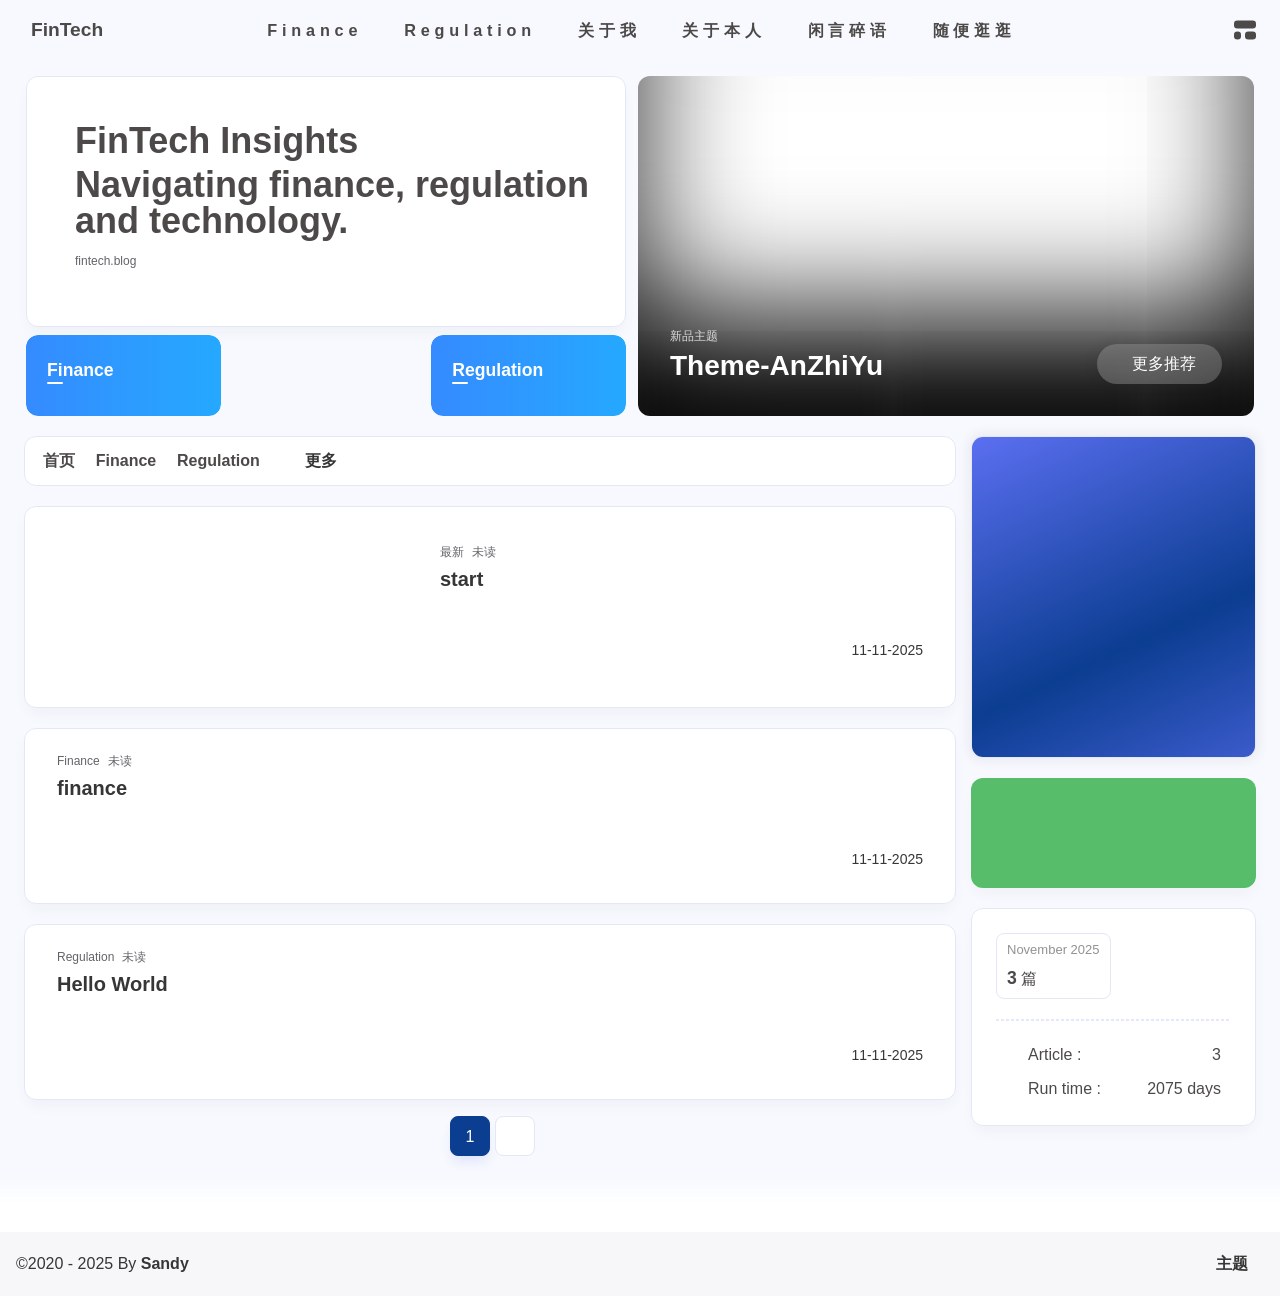
==== commit 69d1acb5: "Site updated: 2025-11-11 18:37:46" ====
--- a/index.html
+++ b/index.html
@@ -60,7 +60,7 @@
   isHome: true,
   isHighlightShrink: false,
   isToc: false,
-  postUpdate: '2025-11-11 18:34:36',
+  postUpdate: '2025-11-11 18:37:37',
   postMainColor: '',
 }</script><noscript><style type="text/css">
   #nav {
@@ -190,15 +190,15 @@
       }
       detectApple()
     })(window)</script><meta name="generator" content="Hexo 8.1.1"></head><body data-type="anzhiyu"><div id="web_bg"></div><div id="an_music_bg"></div><div class="page" id="body-wrap"><header class="not-top-img" id="page-header"><nav id="nav"><div id="nav-group"><span id="blog_name"><a id="site-name" href="/" accesskey="h"><div class="title">FinTech</div><i class="anzhiyufont anzhiyu-icon-house-chimney"></i></a></span><div class="mask-name-container"><div id="name-container"><a id="page-name" href="javascript:anzhiyu.scrollToDest(0, 500)">PAGE_NAME</a></div></div><div id="menus"><div class="menus_items"><div class="menus_item"><a class="site-page faa-parent animated-hover" href="/categories/Finance/"><span> Finance</span></a></div><div class="menus_item"><a class="site-page faa-parent animated-hover" href="/categories/Regulation/"><span> Regulation</span></a></div><div class="menus_item"><a class="site-page faa-parent animated-hover" href="/about/"><span> 关于我</span></a></div><div class="menus_item"><a class="site-page faa-parent animated-hover" href="/about/"><span> 关于本人</span></a></div><div class="menus_item"><a class="site-page faa-parent animated-hover" href="/essay/"><span> 闲言碎语</span></a></div><div class="menus_item"><a class="site-page faa-parent animated-hover" href="javascript:toRandomPost()"><span> 随便逛逛</span></a></div></div></div><div id="nav-right"><div class="nav-button" id="randomPost_button"><a class="site-page" onclick="toRandomPost()" title="随机前往一个文章" href="javascript:void(0);"><i class="anzhiyufont anzhiyu-icon-dice"></i></a></div><div class="nav-button" id="search-button"><a class="site-page social-icon search" href="javascript:void(0);" title="搜索🔍" accesskey="s"><i class="anzhiyufont anzhiyu-icon-magnifying-glass"></i><span> Search</span></a></div><input id="center-console" type="checkbox"/><label class="widget" for="center-console" title="中控台" onclick="anzhiyu.switchConsole();"><i class="left"></i><i class="widget center"></i><i class="widget right"></i></label><div id="console"><div class="console-card-group-reward"><ul class="reward-all console-card"><li class="reward-item"><a href="https://npm.elemecdn.com/anzhiyu-blog@1.1.6/img/post/common/qrcode-weichat.png" target="_blank"><img class="post-qr-code-img" alt="微信" src= "[data-uri]" onerror="this.onerror=null,this.src=&quot;/img/404.jpg&quot;" data-lazy-src="https://npm.elemecdn.com/anzhiyu-blog@1.1.6/img/post/common/qrcode-weichat.png"/></a><div class="post-qr-code-desc">微信</div></li><li class="reward-item"><a href="https://npm.elemecdn.com/anzhiyu-blog@1.1.6/img/post/common/qrcode-alipay.png" target="_blank"><img class="post-qr-code-img" alt="支付宝" src= "[data-uri]" onerror="this.onerror=null,this.src=&quot;/img/404.jpg&quot;" data-lazy-src="https://npm.elemecdn.com/anzhiyu-blog@1.1.6/img/post/common/qrcode-alipay.png"/></a><div class="post-qr-code-desc">支付宝</div></li></ul></div><div class="console-card-group"><div class="console-card-group-left"><div class="console-card" id="card-newest-comments"><div class="card-content"><div class="author-content-item-tips">互动</div><span class="author-content-item-title"> Newest Comments</span></div><div class="aside-list"><span>loading...</span></div></div></div><div class="console-card-group-right"><div class="console-card tags"><div class="card-content"><div class="author-content-item-tips">兴趣点</div><span class="author-content-item-title">寻找你感兴趣的领域</span></div></div><div class="console-card history"><div class="item-headline"><i class="anzhiyufont anzhiyu-icon-box-archiv"></i><span>文章</span></div><div class="card-archives"><div class="item-headline"><i class="anzhiyufont anzhiyu-icon-archive"></i><span>Archives</span></div><ul class="card-archive-list"><li class="card-archive-list-item"><a class="card-archive-list-link" href="/archives/2025/11/"><span class="card-archive-list-date">November 2025</span><div class="card-archive-list-count-group"><span class="card-archive-list-count">3</span><span>篇</span></div></a></li></ul></div><hr/></div></div></div><div class="button-group"><div class="console-btn-item"><a class="darkmode_switchbutton" title="显示模式切换" href="javascript:void(0);"><i class="anzhiyufont anzhiyu-icon-moon"></i></a></div><div class="console-btn-item" id="consoleHideAside" onclick="anzhiyu.hideAsideBtn()" title="边栏显示控制"><a class="asideSwitch"><i class="anzhiyufont anzhiyu-icon-arrows-left-right"></i></a></div></div><div class="console-mask" onclick="anzhiyu.hideConsole()" href="javascript:void(0);"></div></div><div class="nav-button" id="nav-totop"><a class="totopbtn" href="javascript:void(0);"><i class="anzhiyufont anzhiyu-icon-arrow-up"></i><span id="percent" onclick="anzhiyu.scrollToDest(0,500)">0</span></a></div><div id="toggle-menu"><a class="site-page" href="javascript:void(0);" title="切换"><i class="anzhiyufont anzhiyu-icon-bars"></i></a></div></div></div></nav></header><main id="blog-container"><div id="home_top"><div class="swiper_container_card" style="height: auto;width: 100%"><div id="bannerGroup"><div id="random-banner"><div class="banners-title"><div class="banners-title-big">FinTech Insights</div><div class="banners-title-big">Navigating finance, regulation and technology.</div><div class="banners-title-small">fintech.blog</div></div><a id="random-hover" href="javascript:toRandomPost()"><i class="anzhiyufont anzhiyu-icon-paper-plane"></i><div class="bannerText">随便逛逛<i class="anzhiyufont anzhiyu-icon-arrow-right"></i></div></a></div><div class="categoryGroup"><div class="categoryItem" style="box-shadow:rgba(11, 61, 145, 0.15)"><a class="categoryButton blue" href="/categories/Finance/"><span class="categoryButtonText">Finance</span><i class="anzhiyufont anzhiyu-icon-box-archive"></i></a></div><div class="categoryItem" style="box-shadow:rgba(6, 39, 95, 0.15)"><a class="categoryButton blue" href="/categories/Regulation/"><span class="categoryButtonText">Regulation</span><i class="anzhiyufont anzhiyu-icon-shapes"></i></a></div></div></div><div class="topGroup"><div class="recent-post-item" onclick="pjax.loadUrl(&quot;/2025/11/11/start/&quot;)"><div class="post_cover left_radius"><a href="2025/11/11/start/" title="start"><span class="recent-post-top-text">荐</span><img class="post_bg" onerror="this.onerror=null;this.src='/img/404.jpg'" alt="cover" src= "[data-uri]" onerror="this.onerror=null,this.src=&quot;/img/404.jpg&quot;" data-lazy-src="https://img.090227.xyz/file/ae62475a131f3734a201c.png"></a></div><div class="recent-post-info"><a class="article-title" href="2025/11/11/start/" title="start">start</a></div></div><div class="recent-post-item" onclick="pjax.loadUrl(&quot;/2025/11/11/finance/&quot;)"><div class="post_cover left_radius"><a href="2025/11/11/finance/" title="finance"><span class="recent-post-top-text">荐</span><img class="post_bg" onerror="this.onerror=null;this.src='/img/404.jpg'" alt="cover"></a></div><div class="recent-post-info"><a class="article-title" href="2025/11/11/finance/" title="finance">finance</a></div></div><div class="recent-post-item" onclick="pjax.loadUrl(&quot;/2025/11/11/hello-world/&quot;)"><div class="post_cover left_radius"><a href="2025/11/11/hello-world/" title="Hello World"><span class="recent-post-top-text">荐</span><img class="post_bg" onerror="this.onerror=null;this.src='/img/404.jpg'" alt="cover"></a></div><div class="recent-post-info"><a class="article-title" href="2025/11/11/hello-world/" title="Hello World">Hello World</a></div></div><a class="todayCard" id="todayCard" target="_blank" rel="noopener" href="https://docs.anheyu.com/" style="z-index: 1;"><div class="todayCard-info"><div class="todayCard-tips">新品主题</div><div class="todayCard-title">Theme-AnZhiYu</div></div><img class="todayCard-cover" src= "[data-uri]" onerror="this.onerror=null,this.src=&quot;/img/404.jpg&quot;" data-lazy-src="https://bu.dusays.com/2023/05/13/645fa3cf90d70.webp" onerror="this.onerror=null;this.src='/img/404.jpg'" alt="封面"><div class="banner-button-group"><div class="banner-button" onclick="event.stopPropagation();event.preventDefault();anzhiyu.hideTodayCard();"><i class="anzhiyufont anzhiyu-icon-arrow-circle-right"></i><span class="banner-button-text">更多推荐</span></div></div></a></div><link rel="stylesheet"></div></div><div class="layout" id="content-inner"><div class="recent-posts" id="recent-posts"><div id="categoryBar"><div class="category-bar" id="category-bar"><div id="catalog-bar"><div id="catalog-list"><div class="catalog-list-item" id="首页"><a href="/">首页</a></div>
+    <div class="catalog-list-item" id="/categories/Finance/">
+      <a href="/categories/Finance/">
+        Finance
+      </a>
+    </div>
+    
     <div class="catalog-list-item" id="/categories/Regulation/">
       <a href="/categories/Regulation/">
         Regulation
-      </a>
-    </div>
-    
-    <div class="catalog-list-item" id="/categories/Finance/">
-      <a href="/categories/Finance/">
-        Finance
       </a>
     </div>
     </div><div class="category-bar-next" id="category-bar-next" onclick="anzhiyu.scrollCategoryBarToRight()"><i class="anzhiyufont anzhiyu-icon-angle-double-right"></i></div><a class="catalog-more" href="/categories/">更多</a></div></div></div><div class="recent-post-item lastestpost-item" onclick="pjax.loadUrl('/2025/11/11/start/')"><div class="post_cover left"><a href="/2025/11/11/start/" title="start" style="display: flex;height: 100%;"><img class="post_bg" src= "[data-uri]" onerror="this.onerror=null,this.src=&quot;/img/404.jpg&quot;" data-lazy-src="https://img.090227.xyz/file/ae62475a131f3734a201c.png" onerror="this.onerror=null;this.src='/img/404.jpg'" alt="start" style="pointer-events: none"></a></div><div class="recent-post-info"><div class="recent-post-info-top"><div class="recent-post-info-top-tips"><span class="newPost">最新</span><a class="unvisited-post" href="/2025/11/11/start/" title="start">未读</a></div><a class="article-title" href="/2025/11/11/start/" title="start">start</a></div><div class="article-meta-wrap"><span class="post-meta-date"><i class="anzhiyufont anzhiyu-icon-calendar-days" style="font-size: 15px; display:none"></i><span class="article-meta-label">Created</span><time datetime="2025-11-11T15:39:15.000Z" title="Created 2025-11-11 16:39:15" time="2025-11-11 16:39:15">2025-11-11</time><time class="time_hidden" datetime="2025-11-11T15:39:15.019Z" title="Updated 2025-11-11 16:39:15" time="2025-11-11 16:39:15">2025-11-11</time></span></div><div class="content">
